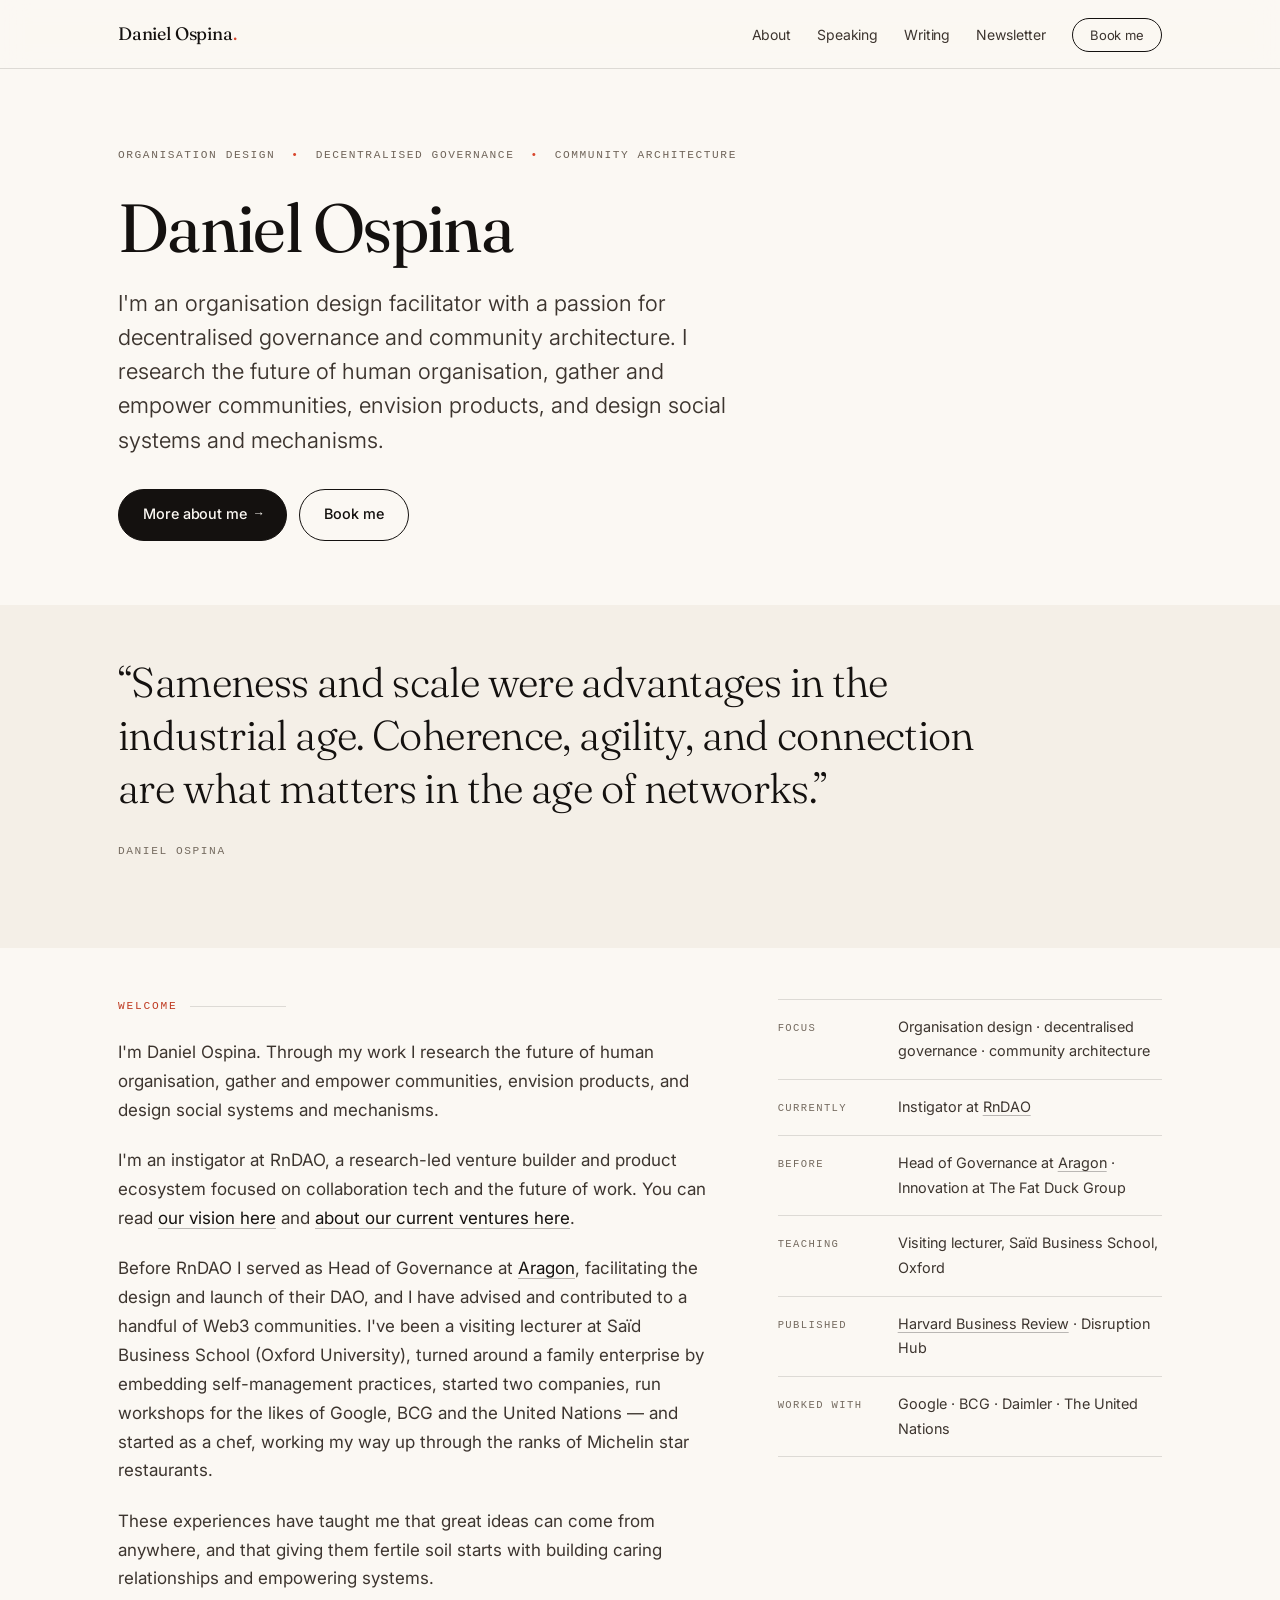
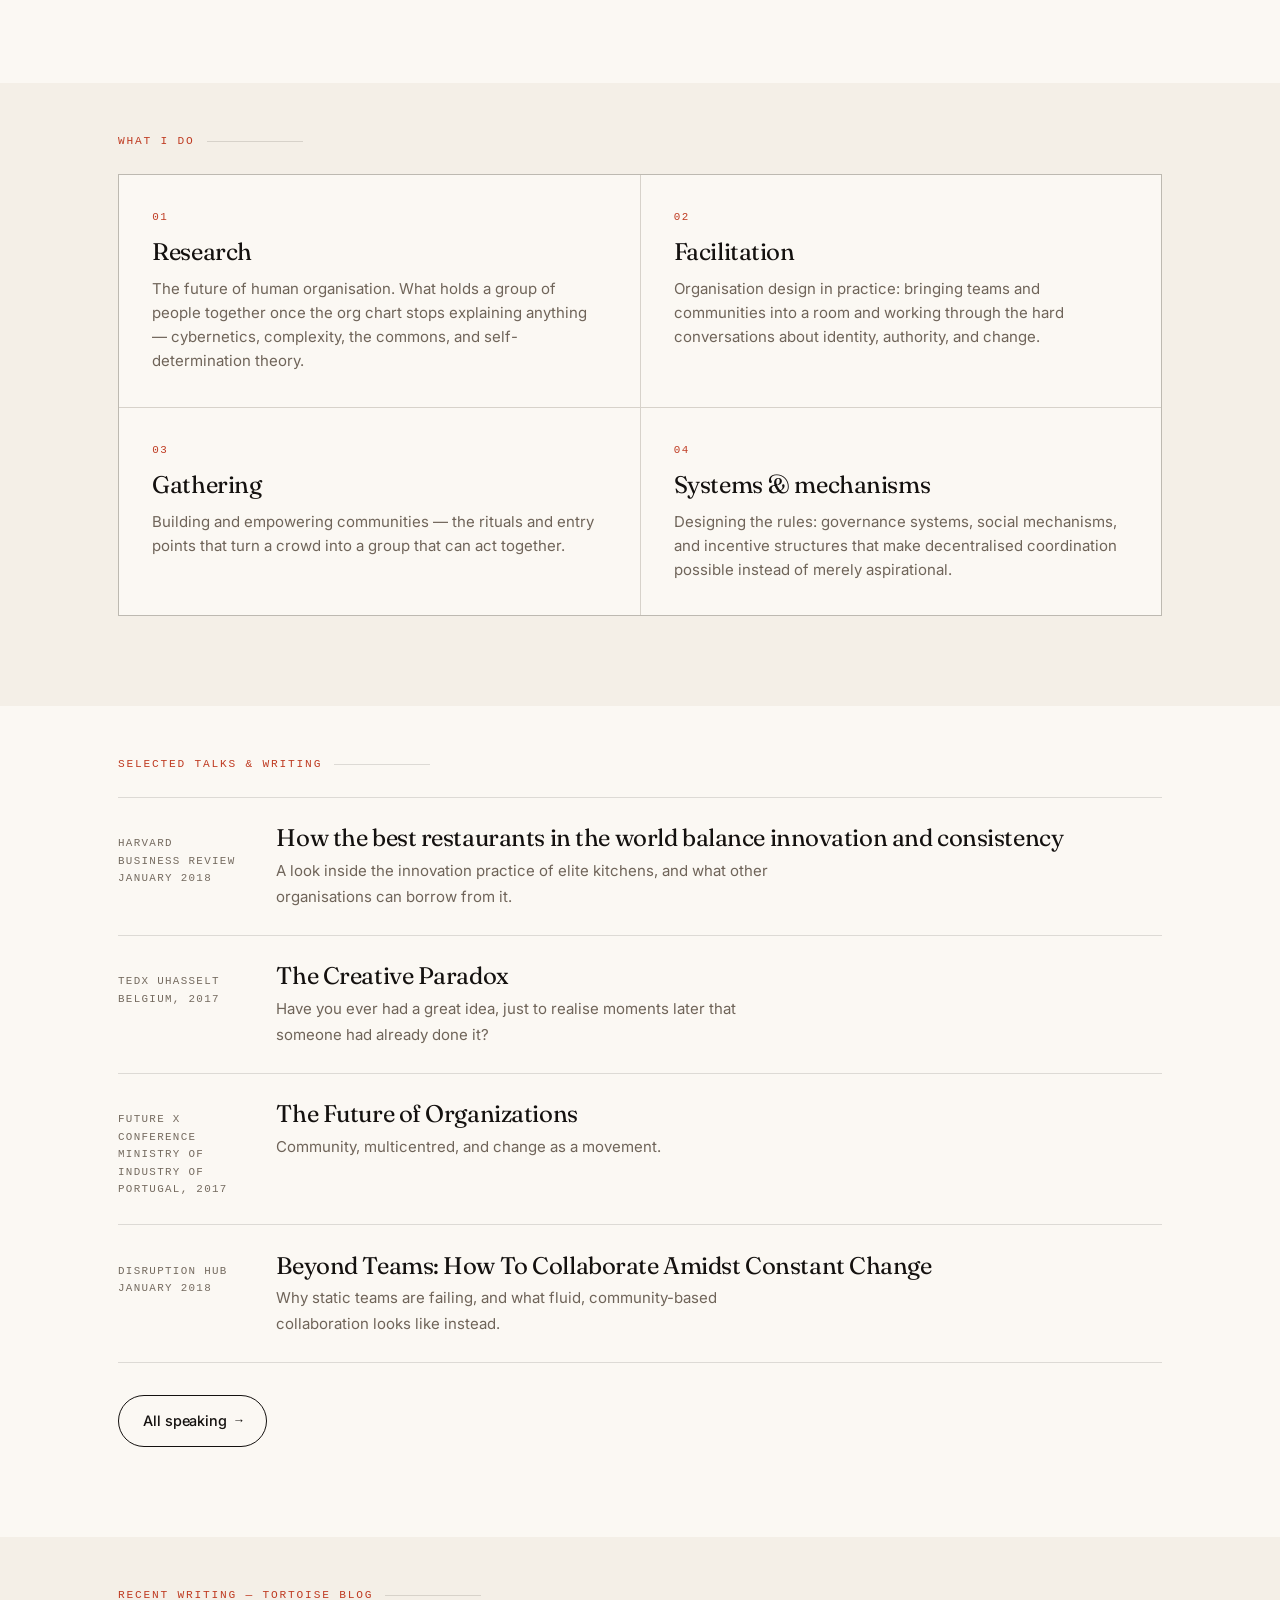
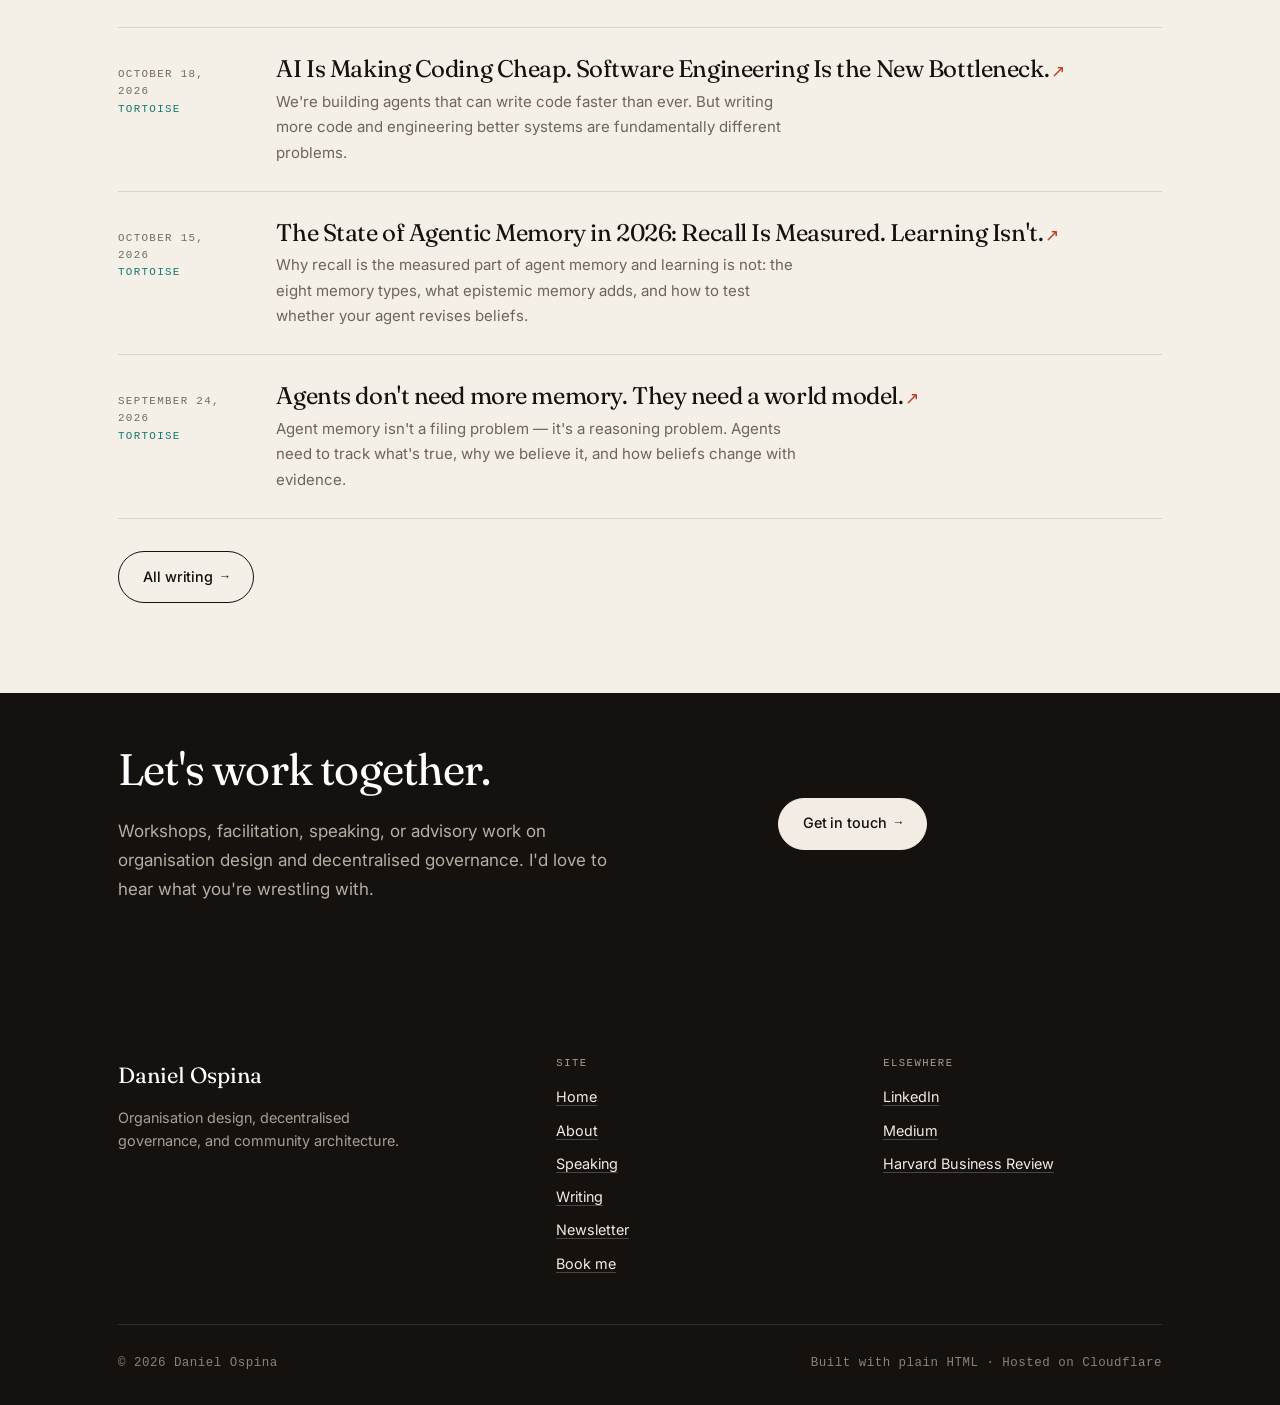
==== index.html @ 7e64143c "Build danielospina.info as a static site Rebuilt from the Squarespace export as plain HTML/CSS/JS wi" ====
<!DOCTYPE html>
<html lang="en">
<head>
<meta charset="utf-8">
<meta name="viewport" content="width=device-width, initial-scale=1">
<title>Daniel Ospina — Organisation design &amp; decentralised governance</title>
<meta name="description" content="Daniel Ospina is an organisation design facilitator working on decentralised governance, community architecture, and the future of human organisation.">
<link rel="canonical" href="https://danielospina.info/">
<meta property="og:site_name" content="Daniel Ospina">
<meta property="og:title" content="Daniel Ospina — Organisation design &amp; decentralised governance">
<meta property="og:description" content="Daniel Ospina is an organisation design facilitator working on decentralised governance, community architecture, and the future of human organisation.">
<meta property="og:url" content="https://danielospina.info/">
<meta property="og:type" content="website">
<meta property="og:image" content="https://danielospina.info/assets/img/og-image.jpg">
<meta property="og:image:width" content="1200">
<meta property="og:image:height" content="630">
<meta property="og:image:alt" content="The main hall at Tech Open Air, Berlin 2017, seen from the back of the audience">
<meta name="twitter:card" content="summary_large_image">
<meta name="twitter:title" content="Daniel Ospina — Organisation design &amp; decentralised governance">
<meta name="twitter:description" content="Daniel Ospina is an organisation design facilitator working on decentralised governance, community architecture, and the future of human organisation.">
<meta name="twitter:image" content="https://danielospina.info/assets/img/og-image.jpg">
<meta name="theme-color" content="#fbf8f3">
<link rel="icon" href="/assets/img/favicon.svg" type="image/svg+xml">
<link rel="apple-touch-icon" href="/assets/img/apple-touch-icon.png">
<link rel="preconnect" href="https://fonts.googleapis.com">
<link rel="preconnect" href="https://fonts.gstatic.com" crossorigin>
<link href="https://fonts.googleapis.com/css2?family=Fraunces:ital,opsz,wght@0,9..144,300..600;1,9..144,300..600&family=Inter:wght@300..600&display=swap" rel="stylesheet">
<link rel="stylesheet" href="/assets/css/site.css">
</head>
<body>
<a class="skip" href="#main">Skip to content</a>
<header class="nav" id="site-nav" data-open="false">
  <div class="wrap nav__inner">
    <a class="nav__brand" href="/">Daniel Ospina<span>.</span></a>
    <button class="nav__toggle" type="button" aria-expanded="false" aria-controls="nav-links" aria-label="Menu">
      <svg width="20" height="14" viewBox="0 0 20 14" fill="none" stroke="currentColor" stroke-width="1.5" aria-hidden="true">
        <path d="M0 1h20M0 7h20M0 13h20"/>
      </svg>
    </button>
    <nav aria-label="Primary">
      <ul class="nav__links" id="nav-links">
        <li><a href="/about/">About</a></li><li><a href="/speaking/">Speaking</a></li><li><a href="/writing/">Writing</a></li><li><a href="/newsletter/">Newsletter</a></li>
        <li><a class="nav__cta" href="/book/">Book me</a></li>
      </ul>
    </nav>
  </div>
</header>
<main id="main">

<section class="hero wrap">
  <p class="hero__meta">
    <span>Organisation design</span><span class="dot" aria-hidden="true">&bull;</span>
    <span>Decentralised governance</span><span class="dot" aria-hidden="true">&bull;</span>
    <span>Community architecture</span>
  </p>
  <h1 class="hero__name">Daniel Ospina</h1>
  <p class="hero__lede">I'm an organisation design facilitator with a passion for decentralised
  governance and community architecture. I research the future of human organisation, gather and
  empower communities, envision products, and design social systems and mechanisms.</p>
  <div class="btn-row">
    <a class="btn" href="/about/">More about me <span class="arrow" aria-hidden="true">&rarr;</span></a>
    <a class="btn btn--ghost" href="/book/">Book me</a>
  </div>
</section>

<section class="section--sunk section">
  <div class="wrap">
    <blockquote class="statement">
      &ldquo;Sameness and scale were advantages in the industrial age. Coherence, agility, and connection are what matters in the age of networks.&rdquo;
      <span class="statement__source">Daniel Ospina</span>
    </blockquote>
  </div>
</section>

<section class="section wrap">
  <div class="intro">
    <div class="prose">
      <h2 class="eyebrow">Welcome</h2>
      <p>I'm Daniel Ospina. Through my work I research the future of human organisation, gather and
      empower communities, envision products, and design social systems and mechanisms.</p>
      <p>I'm an instigator at RnDAO, a research-led venture builder and product ecosystem focused on
      collaboration tech and the future of work. You can read
      <a href="https://www.notion.so/rndadocs/9bb634baa80542e1adf64b8d9b0716db?pvs=4&amp;v=72d1ea9cc19f4f6e876767d9e7647649" rel="noopener">our vision here</a>
      and <a href="https://www.notion.so/rndadocs/Too-big-a-vision-for-only-one-of-us-957fdcd1c6c44723b3fde1335c339362?pvs=4" rel="noopener">about our current ventures here</a>.</p>
      <p>Before RnDAO I served as Head of Governance at <a href="https://aragon.org" rel="noopener">Aragon</a>,
      facilitating the design and launch of their DAO, and I have advised and contributed to a handful of
      Web3 communities. I've been a visiting lecturer at Sa&iuml;d Business School (Oxford University),
      turned around a family enterprise by embedding self-management practices, started two companies,
      run workshops for the likes of Google, BCG and the United Nations &mdash; and started as a chef,
      working my way up through the ranks of Michelin star restaurants.</p>
      <p>These experiences have taught me that great ideas can come from anywhere, and that giving them
      fertile soil starts with building caring relationships and empowering systems.</p>
    </div>
    <div class="facts"><div class="facts__row"><div class="facts__k">Focus</div><div class="facts__v">Organisation design &middot; decentralised governance &middot; community architecture</div></div>
<div class="facts__row"><div class="facts__k">Currently</div><div class="facts__v">Instigator at <a href="https://www.notion.so/rndadocs/Too-big-a-vision-for-only-one-of-us-957fdcd1c6c44723b3fde1335c339362?pvs=4" rel="noopener">RnDAO</a></div></div>
<div class="facts__row"><div class="facts__k">Before</div><div class="facts__v">Head of Governance at <a href="https://aragon.org" rel="noopener">Aragon</a> &middot; Innovation at The Fat Duck Group</div></div>
<div class="facts__row"><div class="facts__k">Teaching</div><div class="facts__v">Visiting lecturer, Sa&iuml;d Business School, Oxford</div></div>
<div class="facts__row"><div class="facts__k">Published</div><div class="facts__v"><a href="https://hbr.org/2018/01/how-the-best-restaurants-in-the-world-balance-innovation-and-consistency" rel="noopener">Harvard Business Review</a> &middot; Disruption Hub</div></div>
<div class="facts__row"><div class="facts__k">Worked with</div><div class="facts__v">Google &middot; BCG &middot; Daimler &middot; The United Nations</div></div></div>
  </div>
</section>

<section class="section section--sunk">
  <div class="wrap">
    <h2 class="eyebrow">What I do</h2>
    <div class="grid grid--2">
    <article class="card">
      <span class="card__num">01</span>
      <h3>Research</h3>
      <p>The future of human organisation. What holds a group of people together once the org chart stops explaining anything &mdash; cybernetics, complexity, the commons, and self-determination theory.</p>
    </article>
    <article class="card">
      <span class="card__num">02</span>
      <h3>Facilitation</h3>
      <p>Organisation design in practice: bringing teams and communities into a room and working through the hard conversations about identity, authority, and change.</p>
    </article>
    <article class="card">
      <span class="card__num">03</span>
      <h3>Gathering</h3>
      <p>Building and empowering communities &mdash; the rituals and entry points that turn a crowd into a group that can act together.</p>
    </article>
    <article class="card">
      <span class="card__num">04</span>
      <h3>Systems &amp; mechanisms</h3>
      <p>Designing the rules: governance systems, social mechanisms, and incentive structures that make decentralised coordination possible instead of merely aspirational.</p>
    </article>
    </div>
  </div>
</section>

<section class="section wrap">
  <h2 class="eyebrow">Selected talks &amp; writing</h2>
  <ul class="list">
  <li class="list__item">
    <div class="list__where">Harvard Business Review<br>January 2018</div>
    <div class="list__body"><h3><a class="title-link" href="https://hbr.org/2018/01/how-the-best-restaurants-in-the-world-balance-innovation-and-consistency" rel="noopener">How the best restaurants in the world balance innovation and consistency</a></h3><p>A look inside the innovation practice of elite kitchens, and what other organisations can borrow from it.</p></div>
  </li>
  <li class="list__item">
    <div class="list__where">TEDx UHasselt<br>Belgium, 2017</div>
    <div class="list__body"><h3>The Creative Paradox</h3><p>Have you ever had a great idea, just to realise moments later that someone had already done it?</p></div>
  </li>
  <li class="list__item">
    <div class="list__where">Future X Conference<br>Ministry of Industry of Portugal, 2017</div>
    <div class="list__body"><h3>The Future of Organizations</h3><p>Community, multicentred, and change as a movement.</p></div>
  </li>
  <li class="list__item">
    <div class="list__where">Disruption Hub<br>January 2018</div>
    <div class="list__body"><h3>Beyond Teams: How To Collaborate Amidst Constant Change</h3><p>Why static teams are failing, and what fluid, community-based collaboration looks like instead.</p></div>
  </li>
</ul>
  <div class="btn-row"><a class="btn btn--ghost" href="/speaking/">All speaking <span class="arrow" aria-hidden="true">&rarr;</span></a></div>
</section>

<section class="section section--sunk">
  <div class="wrap">
    <h2 class="eyebrow">Recent writing &mdash; Tortoise blog</h2>
    <ul class="list">
  <li class="list__item">
    <div class="list__where">October 18, 2026<br><span class="ext">Tortoise</span></div>
    <div class="list__body">
      <h3><a class="title-link" href="https://tortoise.premiselabs.co/blog/agent-memory-software-engineering-bottleneck" rel="noopener">AI Is Making Coding Cheap. Software Engineering Is the New Bottleneck.<span class="ext-arrow" aria-hidden="true">&#8599;</span></a></h3>
      <p>We're building agents that can write code faster than ever. But writing more code and engineering better systems are fundamentally different problems.</p>
    </div>
  </li>
  <li class="list__item">
    <div class="list__where">October 15, 2026<br><span class="ext">Tortoise</span></div>
    <div class="list__body">
      <h3><a class="title-link" href="https://tortoise.premiselabs.co/blog/state-of-agentic-memory-2026" rel="noopener">The State of Agentic Memory in 2026: Recall Is Measured. Learning Isn't.<span class="ext-arrow" aria-hidden="true">&#8599;</span></a></h3>
      <p>Why recall is the measured part of agent memory and learning is not: the eight memory types, what epistemic memory adds, and how to test whether your agent revises beliefs.</p>
    </div>
  </li>
  <li class="list__item">
    <div class="list__where">September 24, 2026<br><span class="ext">Tortoise</span></div>
    <div class="list__body">
      <h3><a class="title-link" href="https://tortoise.premiselabs.co/blog/agents-dont-need-more-memory-they-need-a-world-model" rel="noopener">Agents don't need more memory. They need a world model.<span class="ext-arrow" aria-hidden="true">&#8599;</span></a></h3>
      <p>Agent memory isn't a filing problem &mdash; it's a reasoning problem. Agents need to track what's true, why we believe it, and how beliefs change with evidence.</p>
    </div>
  </li>
</ul>
    <div class="btn-row"><a class="btn btn--ghost" href="/writing/">All writing <span class="arrow" aria-hidden="true">&rarr;</span></a></div>
  </div>
</section>

<section class="section section--ink">
  <div class="wrap">
    <div class="intro" style="align-items:center">
      <div>
        <h2>Let's work together.</h2>
        <p class="muted-inverse">Workshops, facilitation, speaking, or advisory work on organisation
        design and decentralised governance. I'd love to hear what you're wrestling with.</p>
      </div>
      <div class="btn-row" style="margin-top:0">
        <a class="btn" href="/book/">Get in touch <span class="arrow" aria-hidden="true">&rarr;</span></a>
      </div>
    </div>
  </div>
</section>

</main>
<footer class="footer">
  <div class="wrap">
    <div class="footer__grid">
      <div>
        <p class="footer__brand">Daniel Ospina</p>
        <p class="footer__tag">Organisation design, decentralised governance, and community architecture.</p>
      </div>
      <div>
        <h2 class="footer__h">Site</h2>
        <ul>
          <li><a href="/">Home</a></li>
          <li><a href="/about/">About</a></li><li><a href="/speaking/">Speaking</a></li><li><a href="/writing/">Writing</a></li><li><a href="/newsletter/">Newsletter</a></li>
          <li><a href="/book/">Book me</a></li>
        </ul>
      </div>
      <div>
        <h2 class="footer__h">Elsewhere</h2>
        <ul><li><a href="https://www.linkedin.com/in/daniel-ospina-77976985" rel="noopener">LinkedIn</a></li><li><a href="https://medium.com/@conductal" rel="noopener">Medium</a></li><li><a href="https://hbr.org/2018/01/how-the-best-restaurants-in-the-world-balance-innovation-and-consistency" rel="noopener">Harvard Business Review</a></li></ul>
      </div>
    </div>
    <div class="footer__base">
      <span>&copy; <span data-year>2026</span> Daniel Ospina</span>
      <span>Built with plain HTML &middot; Hosted on Cloudflare</span>
    </div>
  </div>
</footer>
<script src="/assets/js/site.js" defer></script>
</body>
</html>
---- assets/css/site.css ----
/* ==========================================================================
   danielospina.info — design system
   Warm paper, deep ink, coral + teal accents. Editorial serif display,
   quiet grotesque body. No build step, no framework.
   ========================================================================== */

:root {
  --paper:        #fbf8f3;
  --paper-sunk:   #f4efe7;
  --ink:          #14110f;
  --ink-soft:     #3d352f;
  --ink-muted:    #6f6459;
  --ink-faint:    #756b60;
  --rule:         rgba(20, 17, 15, 0.13);
  --rule-strong:  rgba(20, 17, 15, 0.28);
  --coral:        #d8462c;   /* display / large text only (4.1:1) */
  --coral-ink:    #bf3b22;   /* small text: 5.1:1 on paper, 4.8:1 on sunk */
  --coral-tint:   #fbeae5;
  --teal:         #157a71;   /* small text: 4.9:1 on paper */
  --teal-tint:    #e4f2f0;
  --ink-muted-inverse: #b7ada3;

  --display: "Fraunces", "Iowan Old Style", "Palatino Linotype", Palatino,
             Georgia, serif;
  --body:    "Inter", -apple-system, BlinkMacSystemFont, "Segoe UI", Roboto,
             Helvetica, Arial, sans-serif;
  --mono:    ui-monospace, "SF Mono", "JetBrains Mono", Menlo, Consolas, monospace;

  --measure: 68ch;
  --gutter:  clamp(1.25rem, 4vw, 3rem);
  --max:     1140px;
  --radius:  2px;

  --ease: cubic-bezier(0.22, 0.61, 0.36, 1);
}

/* --------------------------------------------------------------- reset ---- */
*, *::before, *::after { box-sizing: border-box; }

html {
  -webkit-text-size-adjust: 100%;
  scroll-behavior: smooth;
  scroll-padding-top: 6rem;
}
@media (prefers-reduced-motion: reduce) {
  html { scroll-behavior: auto; }
  *, *::before, *::after { animation-duration: .001ms !important; transition-duration: .001ms !important; }
}

body {
  margin: 0;
  background: var(--paper);
  color: var(--ink);
  font-family: var(--body);
  font-size: clamp(1rem, 0.96rem + 0.2vw, 1.0625rem);
  line-height: 1.7;
  font-weight: 400;
  -webkit-font-smoothing: antialiased;
  -moz-osx-font-smoothing: grayscale;
  text-rendering: optimizeLegibility;
}

img, svg, video { max-width: 100%; height: auto; display: block; }

h1, h2, h3, h4 {
  font-family: var(--display);
  font-weight: 400;
  font-optical-sizing: auto;
  letter-spacing: -0.018em;
  text-wrap: balance;
  margin: 0 0 .5em;
  line-height: 1.12;
}
h1 { font-size: clamp(2.4rem, 1.6rem + 3.6vw, 4.4rem); }
h2 { font-size: clamp(1.75rem, 1.3rem + 1.9vw, 2.75rem); line-height: 1.16; }
h3 { font-size: clamp(1.2rem, 1.05rem + 0.6vw, 1.5rem); line-height: 1.25; }
h4 { font-size: 1.0625rem; font-family: var(--body); font-weight: 600;
     letter-spacing: 0; line-height: 1.4; }

p { margin: 0 0 1.25em; }
p:last-child { margin-bottom: 0; }

a { color: inherit; text-decoration-thickness: 1px; text-underline-offset: .22em;
    text-decoration-color: var(--rule-strong); transition: color .18s var(--ease); }
a:hover { color: var(--coral); }

strong { font-weight: 600; }
em { font-style: italic; }

hr { border: 0; height: 1px; background: var(--rule); margin: 3.5rem 0; }

::selection { background: var(--coral); color: var(--paper); }

:focus-visible {
  outline: 2px solid var(--coral);
  outline-offset: 3px;
  border-radius: var(--radius);
}

/* ------------------------------------------------------------- layout ---- */
.wrap {
  width: 100%;
  max-width: var(--max);
  margin-inline: auto;
  padding-inline: var(--gutter);
}
.wrap--narrow { max-width: 780px; }

.section { padding-block: clamp(3.5rem, 7vw, 7rem); }
.section--tight { padding-block: clamp(2.5rem, 4vw, 4rem); }
.section + .section,
.hero + .section,
.post-head + .article { padding-top: clamp(2rem, 4vw, 3.25rem); }
.section--sunk { background: var(--paper-sunk); }
.section--ink { background: var(--ink); color: #f2ece4; }
.section--ink a { color: #f2ece4; }
.section--ink h2 { color: #fff; }

.rule-top { border-top: 1px solid var(--rule); }

/* ----------------------------------------------------------- eyebrow ----- */
.list__item + .list__item { border-top: 0; }

.eyebrow {
  font-family: var(--mono);
  font-size: .7rem;
  font-weight: 500;
  letter-spacing: .16em;
  text-transform: uppercase;
  color: var(--coral-ink);
  display: flex;
  align-items: center;
  gap: .75rem;
  margin: 0 0 1.5rem;
  line-height: 1.4;
}
.eyebrow::after {
  content: "";
  flex: 1;
  height: 1px;
  background: var(--rule);
  max-width: 6rem;
}
.section--ink .eyebrow { color: #e8a08f; }
.section--ink .eyebrow::after { background: rgba(255,255,255,.18); }
.eyebrow--plain::after { display: none; }

/* --------------------------------------------------------------- nav ----- */
.nav {
  position: sticky;
  top: 0;
  z-index: 50;
  background: var(--paper);
  background: color-mix(in srgb, var(--paper) 88%, transparent);
  backdrop-filter: saturate(180%) blur(14px);
  -webkit-backdrop-filter: saturate(180%) blur(14px);
  border-bottom: 1px solid var(--rule);
}
.nav__inner {
  display: flex;
  align-items: center;
  justify-content: space-between;
  gap: 1.5rem;
  min-height: 4.25rem;
}
.nav__brand {
  font-family: var(--display);
  font-size: 1.125rem;
  letter-spacing: -0.01em;
  text-decoration: none;
  white-space: nowrap;
}
.nav__brand span { color: var(--coral); }
.nav__links {
  display: flex;
  align-items: center;
  gap: clamp(.85rem, 2vw, 1.9rem);
  list-style: none;
  margin: 0;
  padding: 0;
}
.nav__links a {
  font-size: .875rem;
  text-decoration: none;
  color: var(--ink-soft);
  letter-spacing: -0.005em;
  position: relative;
  padding-block: .35rem;
}
.nav__links a::after {
  content: "";
  position: absolute;
  left: 0; right: 0; bottom: 0;
  height: 1px;
  background: var(--coral);
  transform: scaleX(0);
  transform-origin: left;
  transition: transform .25s var(--ease);
}
.nav__links a:hover { color: var(--ink); }
.nav__links a:hover::after,
.nav__links a[aria-current="page"]::after { transform: scaleX(1); }
.nav__links a[aria-current="page"] { color: var(--ink); font-weight: 500; }

.nav__cta {
  border: 1px solid var(--ink);
  padding: .5rem 1.05rem !important;
  border-radius: 999px;
  font-size: .8125rem !important;
  transition: background .2s var(--ease), color .2s var(--ease), border-color .2s var(--ease);
}
.nav__cta::after { display: none; }
.nav__cta:hover { background: var(--ink); color: var(--paper) !important; }

.nav__toggle {
  display: none;
  background: none;
  border: 1px solid var(--rule);
  border-radius: var(--radius);
  padding: .45rem .6rem;
  cursor: pointer;
  color: var(--ink);
  font: inherit;
  line-height: 0;
}

@media (max-width: 800px) {
  .nav__toggle { display: inline-flex; }
  .nav__links {
    display: none;
    position: absolute;
    top: 100%; left: 0; right: 0;
    flex-direction: column;
    align-items: stretch;
    gap: 0;
    background: var(--paper);
    border-bottom: 1px solid var(--rule);
    padding: .5rem var(--gutter) 1.25rem;
  }
  .nav__links a { padding-block: .8rem; font-size: 1rem; border-bottom: 1px solid var(--rule); }
  .nav__links a::after { display: none; }
  .nav__links li:last-child a { border-bottom: 0; margin-top: .75rem; text-align: center; }
  .nav[data-open="true"] .nav__links { display: flex; }
}

/* --------------------------------------------------------------- hero ---- */
.hero { padding-block: clamp(3rem, 6vw, 6rem) clamp(2.5rem, 5vw, 5rem); }
.hero__meta {
  display: flex;
  flex-wrap: wrap;
  gap: .5rem 1rem;
  align-items: baseline;
  font-family: var(--mono);
  font-size: .7rem;
  letter-spacing: .14em;
  text-transform: uppercase;
  color: var(--ink-muted);
  margin-bottom: 1.75rem;
}
.hero__meta .dot { color: var(--coral); }
@media (max-width: 620px) {
  .hero__meta { gap: .3rem 1rem; display: grid; }
  .hero__meta .dot { display: none; }
}
.hero__name {
  font-size: clamp(2.6rem, 1.7rem + 3.4vw, 4.25rem);
  line-height: 1.02;
  letter-spacing: -0.025em;
  margin-bottom: 1.5rem;
}
.hero__name em {
  font-style: italic;
  color: var(--coral);
}
.hero__lede {
  font-size: clamp(1.125rem, 1rem + 0.55vw, 1.375rem);
  line-height: 1.55;
  color: var(--ink-soft);
  max-width: 46ch;
  font-weight: 350;
}

.statement {
  font-family: var(--display);
  font-size: clamp(1.55rem, 1.1rem + 2.1vw, 2.6rem);
  line-height: 1.28;
  letter-spacing: -0.015em;
  text-wrap: balance;
  margin: 0;
  font-weight: 300;
}
.statement em { color: var(--coral); font-style: italic; }
.statement__source {
  display: block;
  margin-top: 1.75rem;
  font-family: var(--mono);
  font-size: .7rem;
  letter-spacing: .14em;
  text-transform: uppercase;
  color: var(--ink-faint);
  font-style: normal;
}

/* -------------------------------------------------------------- intro ---- */
.intro {
  display: grid;
  grid-template-columns: minmax(0, 1.55fr) minmax(0, 1fr);
  gap: clamp(1.5rem, 5vw, 4.5rem);
  align-items: start;
}
@media (max-width: 860px) { .intro { grid-template-columns: 1fr; } }

.prose { max-width: var(--measure); }
.prose > p:first-child {
  font-size: 1.1875rem;
  line-height: 1.65;
}
.prose p { color: var(--ink-soft); }
.prose a:not(.btn) { color: var(--ink); border-bottom: 1px solid var(--rule-strong); text-decoration: none; }
.prose a:not(.btn):hover { color: var(--coral); border-color: var(--coral); }

/* --------------------------------------------------------- fact panel ---- */
.facts { border-top: 1px solid var(--rule); }
.facts__row {
  display: grid;
  grid-template-columns: 6.5rem minmax(0, 1fr);
  gap: 1rem;
  padding-block: .95rem;
  border-bottom: 1px solid var(--rule);
  font-size: .9rem;
}
.facts__k {
  font-family: var(--mono);
  font-size: .66rem;
  letter-spacing: .13em;
  text-transform: uppercase;
  color: var(--ink-faint);
  padding-top: .3rem;
}
.facts__v { color: var(--ink-soft); }

/* -------------------------------------------------------------- cards ---- */
.grid { display: grid; gap: 1px; background: var(--rule); border: 1px solid var(--rule); }
.grid--3 { grid-template-columns: repeat(3, minmax(0, 1fr)); }
.grid--2 { grid-template-columns: repeat(2, minmax(0, 1fr)); }
@media (max-width: 900px) { .grid--3 { grid-template-columns: repeat(2, minmax(0, 1fr)); } }
@media (max-width: 620px) { .grid--3, .grid--2 { grid-template-columns: 1fr; } }

.card {
  background: var(--paper);
  padding: clamp(1.4rem, 2.6vw, 2.15rem);
  display: flex;
  flex-direction: column;
  gap: .65rem;
}
.card__num {
  font-family: var(--mono);
  font-size: .68rem;
  letter-spacing: .13em;
  color: var(--coral-ink);
}
.card h3 { margin: 0; }
.card p { margin: 0; font-size: .9375rem; color: var(--ink-muted); line-height: 1.6; }

/* --------------------------------------------------------------- list ---- */
.ext-arrow {
  font-family: var(--mono);
  font-size: .72em;
  color: var(--coral-ink);
  margin-left: .1em;
}
.ext { color: var(--teal); letter-spacing: .12em; }

.list { list-style: none; margin: 0; padding: 0; border-top: 1px solid var(--rule); }
.list__item {
  display: grid;
  grid-template-columns: 7.5rem minmax(0, 1fr);
  gap: clamp(1rem, 3vw, 2.5rem);
  padding-block: clamp(1.1rem, 2.2vw, 1.6rem);
  border-bottom: 1px solid var(--rule);
  align-items: baseline;
}
@media (max-width: 700px) {
  .list__item { grid-template-columns: 1fr; gap: .35rem; }
}
.list__where {
  font-family: var(--mono);
  font-size: .68rem;
  letter-spacing: .12em;
  text-transform: uppercase;
  color: var(--ink-faint);
  padding-top: .35rem;
  line-height: 1.6;
}
.list__body h3 { margin: 0 0 .3rem; }
.list__body p { margin: 0; color: var(--ink-muted); font-size: .9375rem; max-width: 58ch; }
.list__item a.title-link { text-decoration: none; }
.list__item a.title-link:hover h3 { color: var(--coral); }

/* --------------------------------------------------------- testimonials -- */
.quotes { display: grid; grid-template-columns: repeat(3, 1fr); gap: clamp(1.5rem, 3vw, 2.75rem); }
@media (max-width: 860px) { .quotes { grid-template-columns: 1fr; } }
.quote {
  margin: 0;
  border-top: 2px solid var(--coral);
  padding-top: 1.25rem;
}
.quote blockquote {
  margin: 0 0 1rem;
  font-family: var(--display);
  font-size: 1.125rem;
  line-height: 1.45;
  letter-spacing: -0.008em;
}
.quote figcaption {
  font-family: var(--mono);
  font-size: .68rem;
  letter-spacing: .1em;
  text-transform: uppercase;
  color: var(--ink-faint);
  line-height: 1.7;
}

/* ------------------------------------------------------------- photos ---- */
.photo-figure { margin: 0; }
.photo { position: relative; overflow: hidden; background: var(--paper-sunk); }
.photo img { width: 100%; height: 100%; object-fit: cover; }
.photo--tall  { aspect-ratio: 4 / 5; }
.photo--band  { aspect-ratio: 21 / 7; }
@media (max-width: 700px) {
  .photo--band { aspect-ratio: 3 / 2; }
}
.photo-figure figcaption {
  font-family: var(--mono);
  font-size: .66rem;
  letter-spacing: .1em;
  text-transform: uppercase;
  color: var(--ink-faint);
  padding-top: .75rem;
}
/* full-bleed image, wrap-aligned caption */
.photo-figure--bleed figcaption {
  max-width: var(--max);
  margin-inline: auto;
  padding-inline: var(--gutter);
}

/* ------------------------------------------------------------ buttons ---- */
.btn {
  display: inline-flex;
  align-items: center;
  gap: .5rem;
  font-family: var(--body);
  font-size: .9rem;
  font-weight: 500;
  letter-spacing: -0.005em;
  padding: .8rem 1.5rem;
  border-radius: 999px;
  border: 1px solid var(--ink);
  background: var(--ink);
  color: var(--paper);
  text-decoration: none;
  transition: transform .2s var(--ease), background .2s var(--ease), color .2s var(--ease);
}
.btn:hover { background: var(--coral); border-color: var(--coral); color: #fff; transform: translateY(-1px); }
.btn--ghost { background: transparent; color: var(--ink); }
.btn--ghost:hover { background: var(--ink); color: var(--paper); border-color: var(--ink); }
.section--ink .btn { background: #f2ece4; color: var(--ink); border-color: #f2ece4; }
.section--ink .btn:hover { background: var(--coral); border-color: var(--coral); color: #fff; }
.btn-row { display: flex; flex-wrap: wrap; gap: .75rem; margin-top: 2rem; }

.arrow { font-family: var(--mono); font-size: .85em; }

/* ------------------------------------------------------------ writing ---- */
.post-head { padding-block: clamp(2.5rem, 5vw, 4rem) 0; }
.post-meta {
  font-family: var(--mono);
  font-size: .7rem;
  letter-spacing: .13em;
  text-transform: uppercase;
  color: var(--ink-faint);
  display: flex;
  flex-wrap: wrap;
  gap: .35rem .9rem;
  margin-bottom: 1.5rem;
}
.post-title { max-width: 22ch; }

.article { max-width: min(var(--measure), 100%); }
.article > p,
.article > ul,
.article > ol,
.article > blockquote,
.article > h2,
.article > h3,
.article > figure { color: var(--ink-soft); }
.article > p { margin-bottom: 1.4em; font-size: 1.0625rem; line-height: 1.75; }
.article > p:first-of-type { font-size: 1.1875rem; color: var(--ink); }
.article h2 { margin-top: 2.5rem; margin-bottom: .75rem; color: var(--ink); font-size: clamp(1.4rem, 1.2rem + .9vw, 1.85rem); }
.article h3 { margin-top: 2rem; margin-bottom: .6rem; color: var(--ink); }
.article ul, .article ol { padding-left: 1.3em; margin: 0 0 1.4em; }
.article li { margin-bottom: .55em; }
.article blockquote {
  margin: 2rem 0;
  padding-left: 1.5rem;
  border-left: 2px solid var(--coral);
  font-family: var(--display);
  font-size: 1.25rem;
  line-height: 1.5;
  color: var(--ink);
}
.article img { margin: 2rem 0; border: 1px solid var(--rule); }
.article a { color: var(--ink); border-bottom: 1px solid var(--rule-strong); text-decoration: none; }
.article a:hover { color: var(--coral); border-color: var(--coral); }
.article strong { color: var(--ink); }

.post-foot {
  margin-top: 3.5rem;
  padding-top: 1.75rem;
  border-top: 1px solid var(--rule);
  display: flex;
  flex-wrap: wrap;
  gap: 1rem;
  justify-content: space-between;
  align-items: center;
  font-size: .875rem;
  color: var(--ink-muted);
}

/* -------------------------------------------------------------- forms ---- */
.form { display: grid; gap: 1.1rem; max-width: 520px; }
.field { display: grid; gap: .4rem; }
.field label {
  font-family: var(--mono);
  font-size: .68rem;
  letter-spacing: .12em;
  text-transform: uppercase;
  color: var(--ink-muted);
}
.field input, .field textarea, .field select {
  font: inherit;
  font-size: .95rem;
  color: var(--ink);
  background: var(--paper);
  border: 1px solid var(--rule-strong);
  border-radius: var(--radius);
  padding: .7rem .85rem;
  width: 100%;
  transition: border-color .18s var(--ease), box-shadow .18s var(--ease);
}
.field input:focus-visible, .field textarea:focus-visible, .field select:focus-visible,
.field input:focus, .field textarea:focus, .field select:focus {
  outline: 2px solid var(--coral);
  outline-offset: 2px;
  border-color: var(--coral);
}
.field textarea { min-height: 9rem; resize: vertical; }
.form__note { font-size: .8125rem; color: var(--ink-faint); margin: 0; }

/* --------------------------------------------------------- callout box --- */
.callout {
  border: 1px solid var(--rule);
  border-left: 3px solid var(--teal);
  background: var(--teal-tint);
  padding: clamp(1.25rem, 3vw, 2rem);
  border-radius: var(--radius);
}
.callout h3 { margin-top: 0; }
.callout p:last-child { margin-bottom: 0; }

/* ------------------------------------------------------------- footer ---- */
.footer { background: var(--ink); color: #cbc2b8; padding-block: clamp(3rem, 5vw, 4.5rem) 2rem; }
.footer a { color: #f2ece4; text-decoration: none; border-bottom: 1px solid rgba(255,255,255,.22); }
.footer a:hover { color: #fff; border-color: var(--coral); }
.footer__grid {
  display: grid;
  grid-template-columns: minmax(0, 1.4fr) repeat(2, minmax(0, 1fr));
  gap: clamp(1.5rem, 4vw, 3rem);
  padding-bottom: 3rem;
  border-bottom: 1px solid rgba(255,255,255,.12);
}
.footer ul { list-style: none; margin: 0; padding: 0; display: grid; gap: .55rem; font-size: .9rem; }
@media (max-width: 760px) { .footer__grid { grid-template-columns: 1fr 1fr; } }
@media (max-width: 480px) { .footer__grid { grid-template-columns: 1fr; } }
.footer__brand {
  font-family: var(--display);
  font-size: 1.375rem;
  color: #fff;
  margin: 0 0 .75rem;
}
.footer__h {
  font-family: var(--mono);
  font-size: .66rem;
  letter-spacing: .14em;
  text-transform: uppercase;
  color: #a89e94;
  margin: 0 0 1rem;
  font-weight: 500;
}
.footer__tag { font-size: .9rem; max-width: 34ch; line-height: 1.6; color: #a89e94; }
.footer__base {
  display: flex;
  flex-wrap: wrap;
  gap: 1rem;
  justify-content: space-between;
  padding-top: 1.75rem;
  font-size: .78rem;
  color: #8b8178;
  font-family: var(--mono);
  letter-spacing: .04em;
}

/* -------------------------------------------------------------- misc ----- */
.muted { color: var(--ink-muted); }
.muted-inverse { color: var(--ink-muted-inverse); max-width: 46ch; }
.section--ink .btn--ghost {
  background: transparent;
  color: #f2ece4;
  border-color: rgba(255,255,255,.32);
}
.section--ink .btn--ghost:hover { background: var(--coral); border-color: var(--coral); color: #fff; }

/* Six Key Interactions (about page) */
.about-sub {
  font-weight: 300;
  max-width: 26ch;
  margin-bottom: 2.5rem;
}
.six {
  list-style: none;
  margin: 0;
  padding: 0;
  display: grid;
  grid-template-columns: repeat(3, minmax(0, 1fr));
  gap: 1px;
  background: var(--rule);
  border: 1px solid var(--rule);
}
.six li {
  background: var(--paper);
  padding: 1.1rem 1.25rem;
  font-family: var(--display);
  font-size: 1.125rem;
  display: flex;
  align-items: baseline;
  gap: .6rem;
}
@media (max-width: 680px) { .six { grid-template-columns: repeat(2, minmax(0, 1fr)); } }
@media (max-width: 420px) { .six { grid-template-columns: 1fr; } }

.closing {
  margin-top: 2rem;
  font-family: var(--display);
  font-size: 1.375rem;
  color: var(--ink);
}

/* post hero banner */
.post-hero { margin: 0 auto 2.5rem; }
.post-hero img { width: 100%; height: auto; border: 1px solid var(--rule); }

.skip {
  position: absolute;
  left: -9999px;
  top: 0;
  background: var(--ink);
  color: var(--paper);
  padding: .75rem 1.25rem;
  z-index: 100;
  border-radius: 0 0 var(--radius) 0;
}
.skip:focus { left: 0; }

@media print {
  .nav, .footer, .btn-row { display: none; }
  body { background: #fff; color: #000; }
}
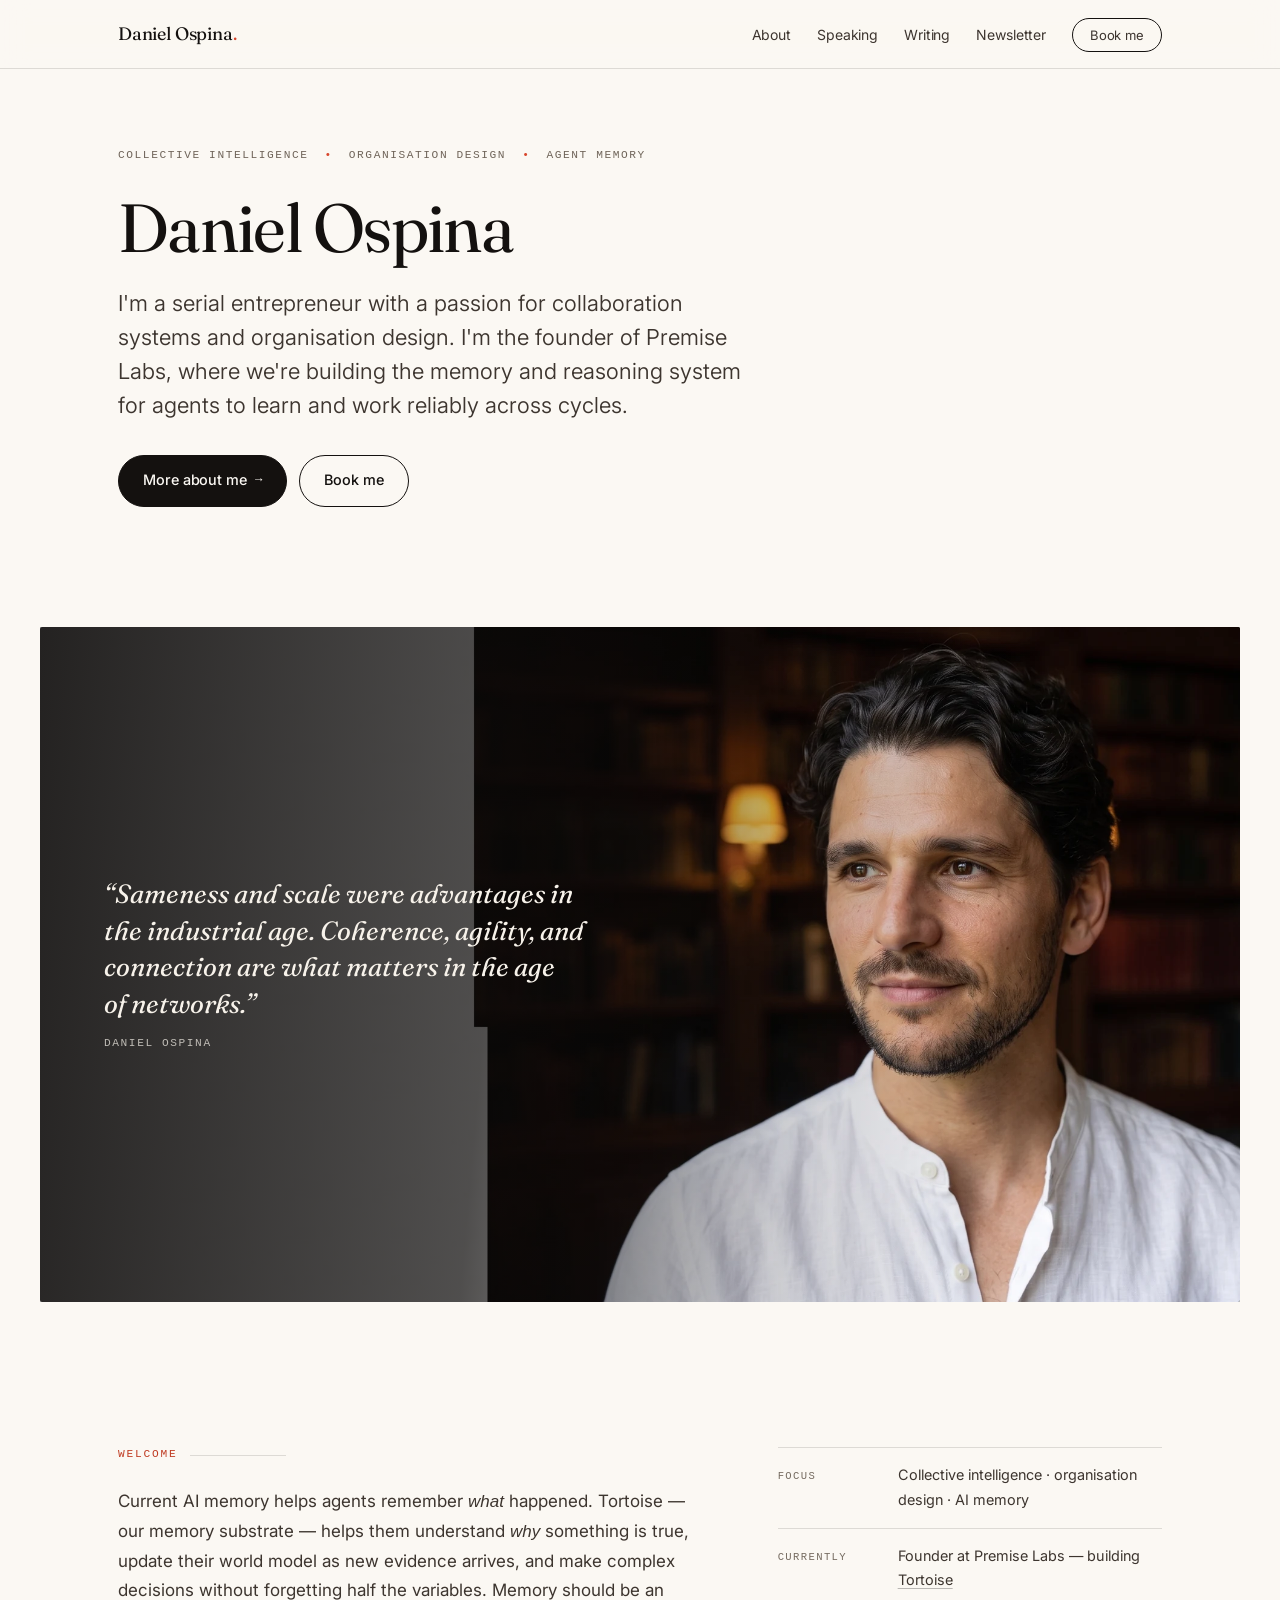
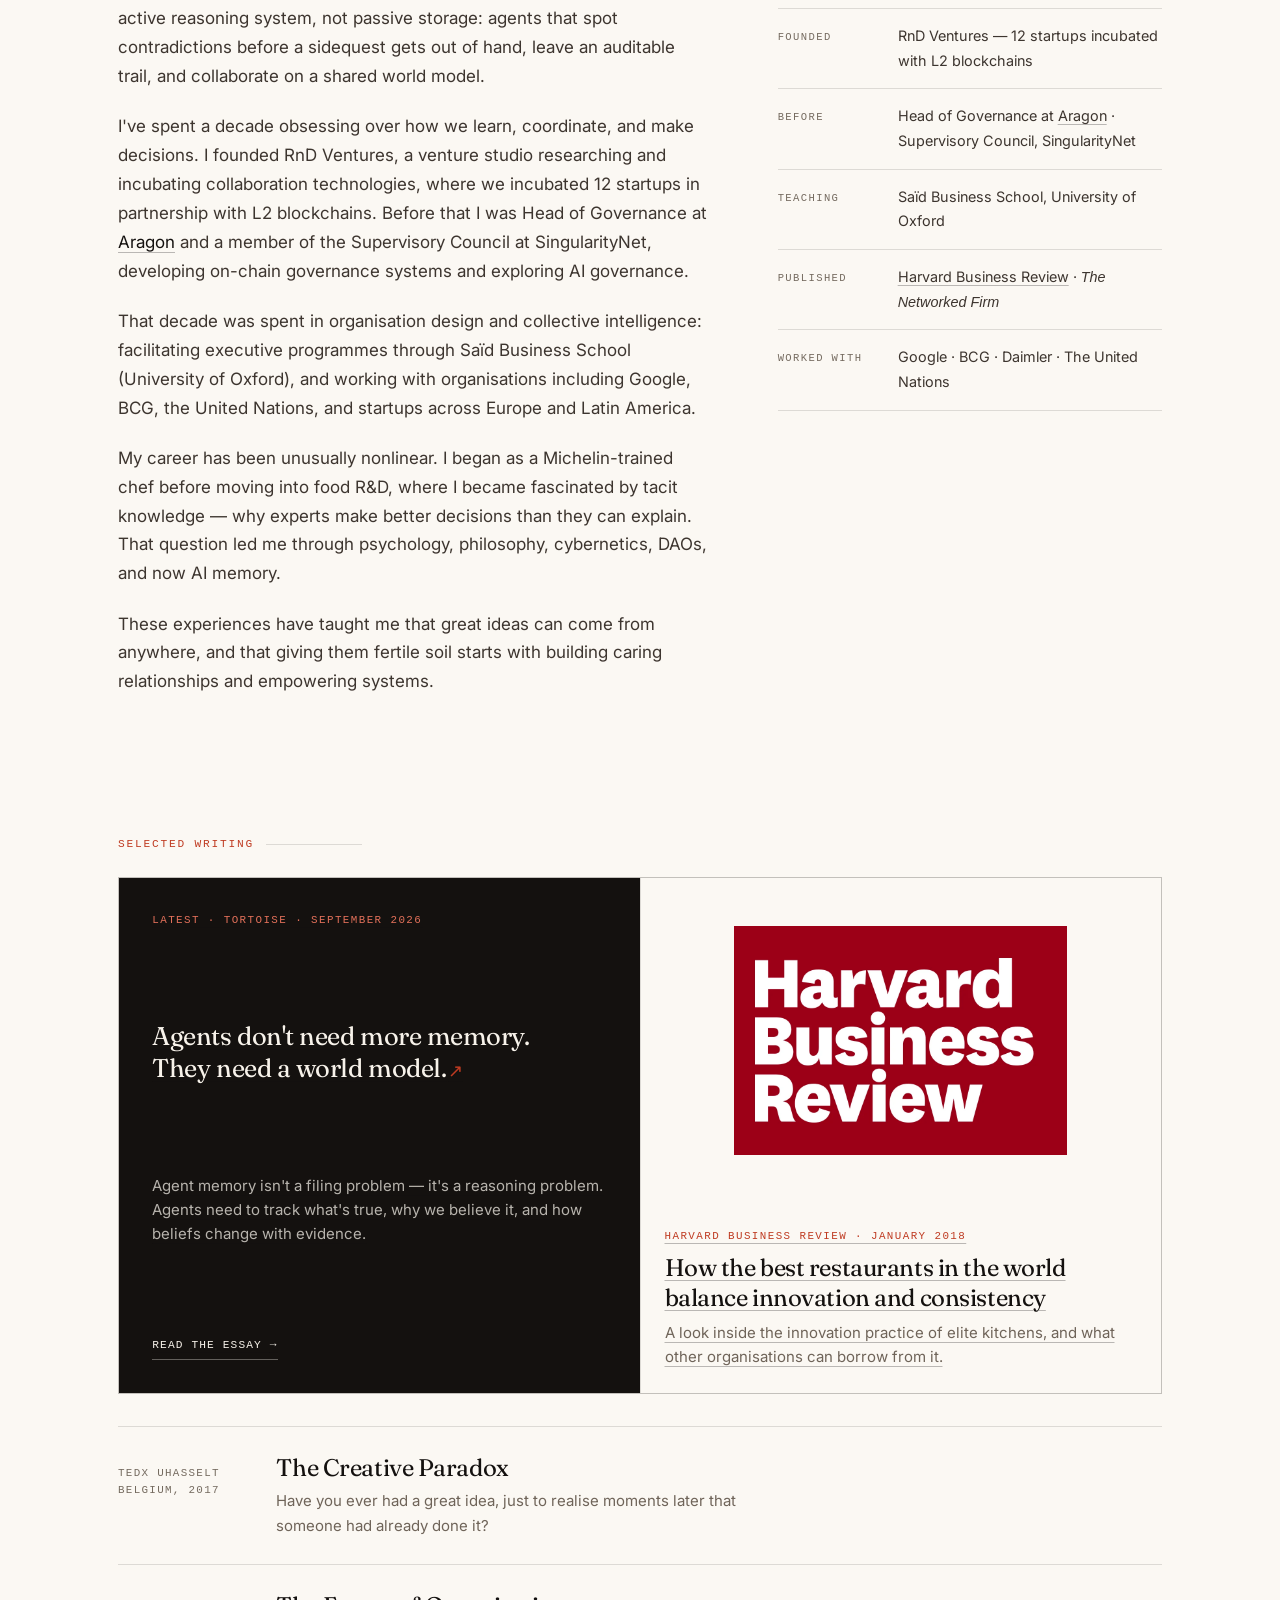
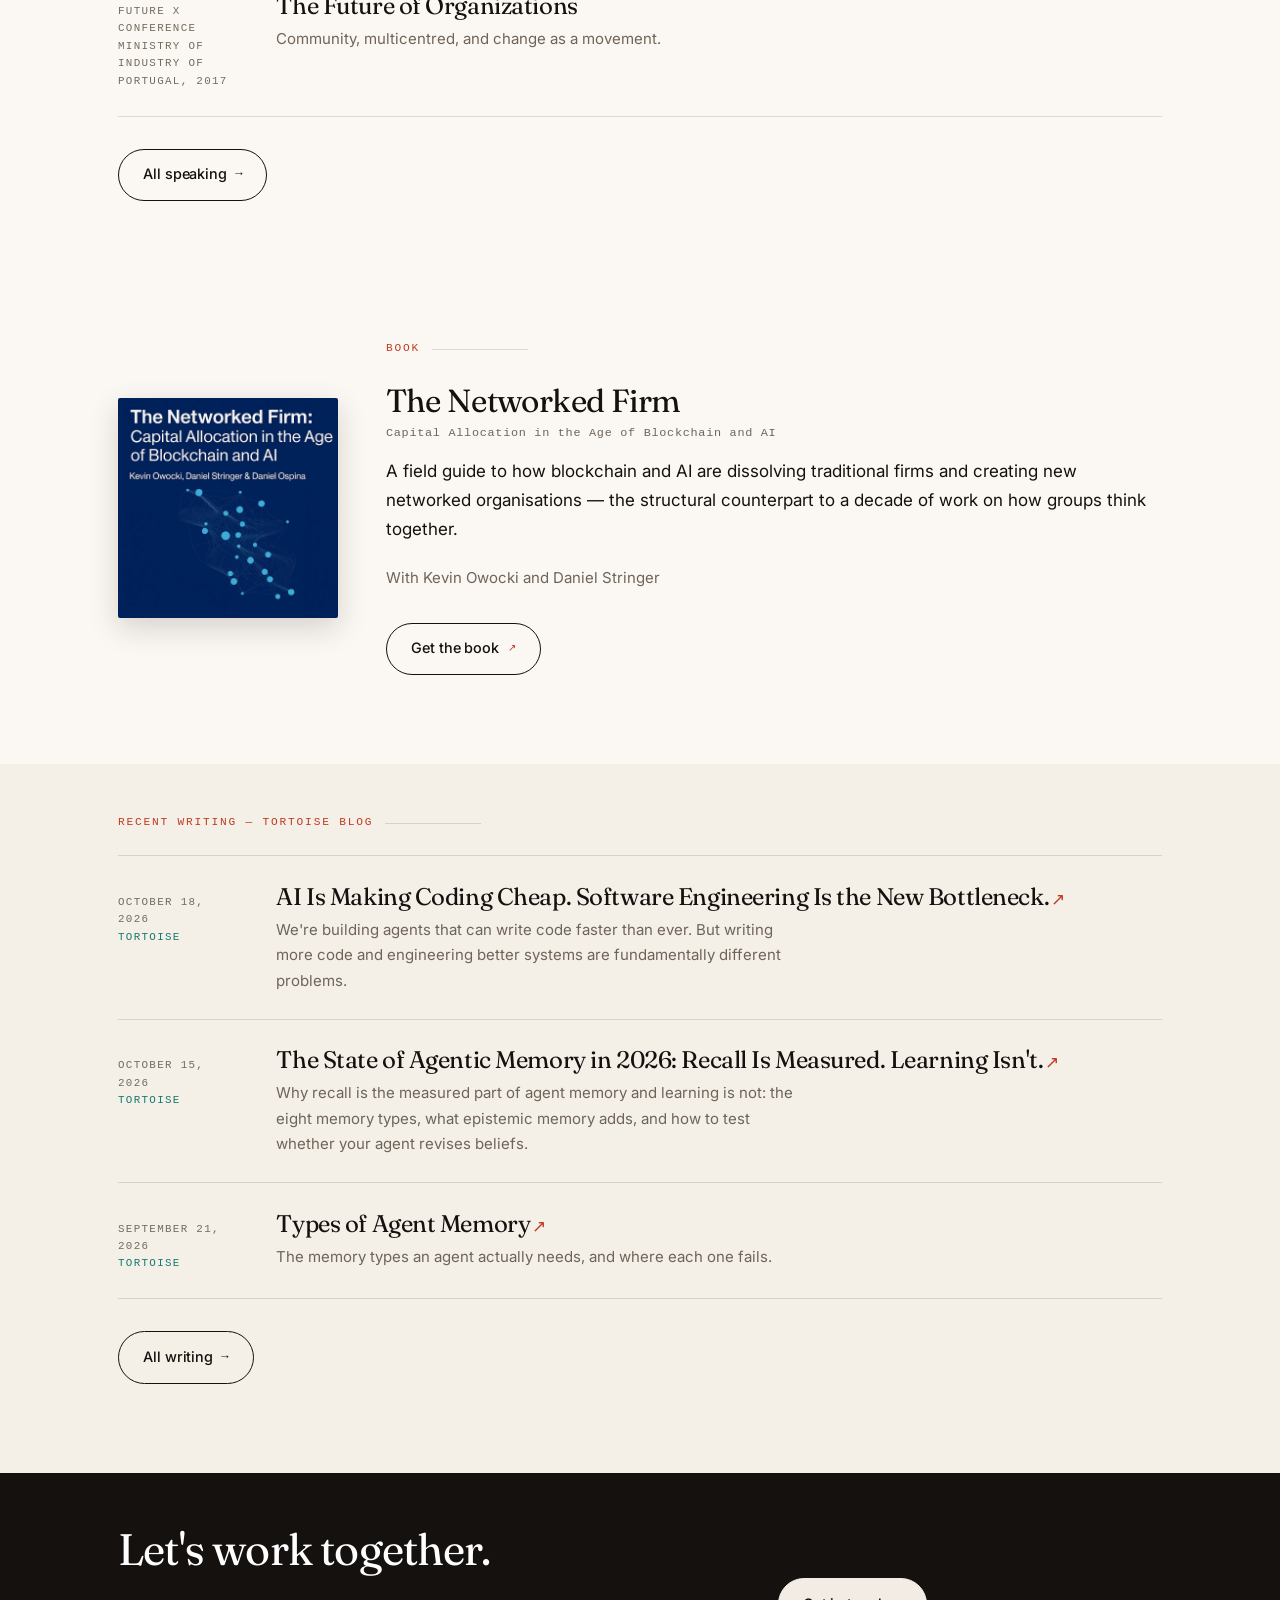
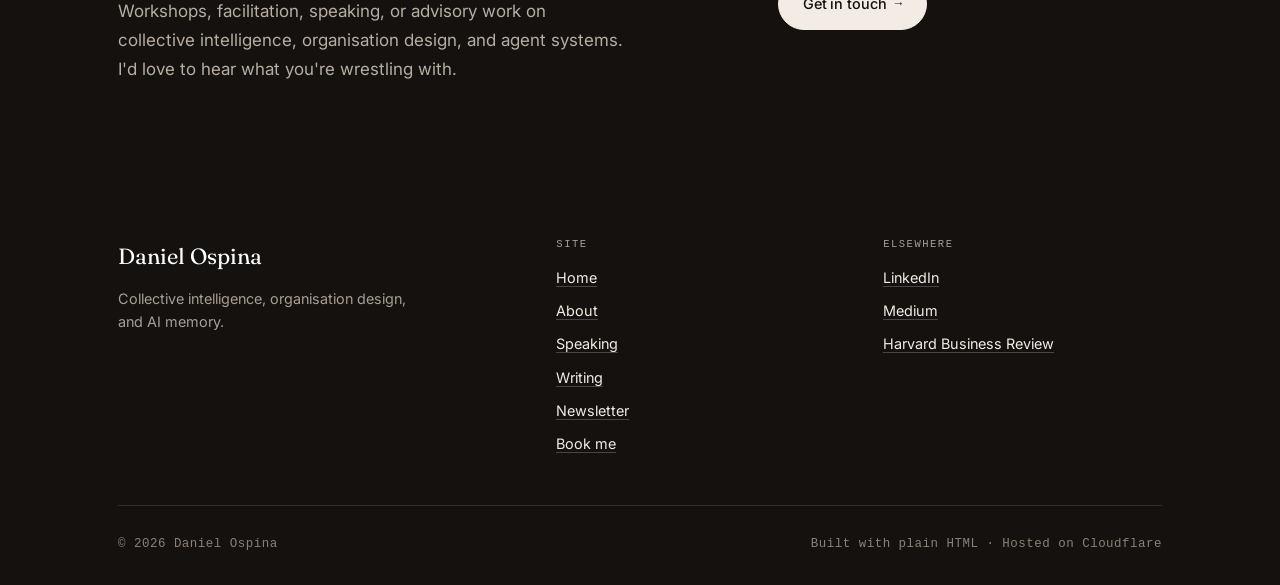
==== commit 55779a27: "Refresh the site for the current positioning The copy on the live site described work that had stopp" ====
--- a/index.html
+++ b/index.html
@@ -3,12 +3,12 @@
 <head>
 <meta charset="utf-8">
 <meta name="viewport" content="width=device-width, initial-scale=1">
-<title>Daniel Ospina — Organisation design &amp; decentralised governance</title>
-<meta name="description" content="Daniel Ospina is an organisation design facilitator working on decentralised governance, community architecture, and the future of human organisation.">
+<title>Daniel Ospina — Collective intelligence, organisation design &amp; AI memory</title>
+<meta name="description" content="Founder of Premise Labs, building Tortoise — memory that helps agents understand why, not just what. A decade on collective intelligence and organisation design.">
 <link rel="canonical" href="https://danielospina.info/">
 <meta property="og:site_name" content="Daniel Ospina">
-<meta property="og:title" content="Daniel Ospina — Organisation design &amp; decentralised governance">
-<meta property="og:description" content="Daniel Ospina is an organisation design facilitator working on decentralised governance, community architecture, and the future of human organisation.">
+<meta property="og:title" content="Daniel Ospina — Collective intelligence, organisation design &amp; AI memory">
+<meta property="og:description" content="Founder of Premise Labs, building Tortoise — memory that helps agents understand why, not just what. A decade on collective intelligence and organisation design.">
 <meta property="og:url" content="https://danielospina.info/">
 <meta property="og:type" content="website">
 <meta property="og:image" content="https://danielospina.info/assets/img/og-image.jpg">
@@ -16,8 +16,8 @@
 <meta property="og:image:height" content="630">
 <meta property="og:image:alt" content="The main hall at Tech Open Air, Berlin 2017, seen from the back of the audience">
 <meta name="twitter:card" content="summary_large_image">
-<meta name="twitter:title" content="Daniel Ospina — Organisation design &amp; decentralised governance">
-<meta name="twitter:description" content="Daniel Ospina is an organisation design facilitator working on decentralised governance, community architecture, and the future of human organisation.">
+<meta name="twitter:title" content="Daniel Ospina — Collective intelligence, organisation design &amp; AI memory">
+<meta name="twitter:description" content="Founder of Premise Labs, building Tortoise — memory that helps agents understand why, not just what. A decade on collective intelligence and organisation design.">
 <meta name="twitter:image" content="https://danielospina.info/assets/img/og-image.jpg">
 <meta name="theme-color" content="#fbf8f3">
 <link rel="icon" href="/assets/img/favicon.svg" type="image/svg+xml">
@@ -49,92 +49,84 @@
 
 <section class="hero wrap">
   <p class="hero__meta">
+    <span>Collective intelligence</span><span class="dot" aria-hidden="true">&bull;</span>
     <span>Organisation design</span><span class="dot" aria-hidden="true">&bull;</span>
-    <span>Decentralised governance</span><span class="dot" aria-hidden="true">&bull;</span>
-    <span>Community architecture</span>
+    <span>Agent memory</span>
   </p>
   <h1 class="hero__name">Daniel Ospina</h1>
-  <p class="hero__lede">I'm an organisation design facilitator with a passion for decentralised
-  governance and community architecture. I research the future of human organisation, gather and
-  empower communities, envision products, and design social systems and mechanisms.</p>
+  <p class="hero__lede">I'm a serial entrepreneur with a passion for collaboration systems and
+  organisation design. I'm the founder of Premise Labs, where we're building the memory and
+  reasoning system for agents to learn and work reliably across cycles.</p>
   <div class="btn-row">
     <a class="btn" href="/about/">More about me <span class="arrow" aria-hidden="true">&rarr;</span></a>
     <a class="btn btn--ghost" href="/book/">Book me</a>
   </div>
 </section>
 
-<section class="section--sunk section">
-  <div class="wrap">
-    <blockquote class="statement">
-      &ldquo;Sameness and scale were advantages in the industrial age. Coherence, agility, and connection are what matters in the age of networks.&rdquo;
-      <span class="statement__source">Daniel Ospina</span>
-    </blockquote>
-  </div>
+<section class="quote-band">
+  <img src="/assets/img/hero-portrait.webp" width="2000" height="1117"
+       alt="Daniel Ospina" decoding="async">
+  <blockquote>
+    &ldquo;Sameness and scale were advantages in the industrial age. Coherence, agility, and
+    connection are what matters in the age of networks.&rdquo;
+    <cite>Daniel Ospina</cite>
+  </blockquote>
 </section>
 
 <section class="section wrap">
   <div class="intro">
     <div class="prose">
       <h2 class="eyebrow">Welcome</h2>
-      <p>I'm Daniel Ospina. Through my work I research the future of human organisation, gather and
-      empower communities, envision products, and design social systems and mechanisms.</p>
-      <p>I'm an instigator at RnDAO, a research-led venture builder and product ecosystem focused on
-      collaboration tech and the future of work. You can read
-      <a href="https://www.notion.so/rndadocs/9bb634baa80542e1adf64b8d9b0716db?pvs=4&amp;v=72d1ea9cc19f4f6e876767d9e7647649" rel="noopener">our vision here</a>
-      and <a href="https://www.notion.so/rndadocs/Too-big-a-vision-for-only-one-of-us-957fdcd1c6c44723b3fde1335c339362?pvs=4" rel="noopener">about our current ventures here</a>.</p>
-      <p>Before RnDAO I served as Head of Governance at <a href="https://aragon.org" rel="noopener">Aragon</a>,
-      facilitating the design and launch of their DAO, and I have advised and contributed to a handful of
-      Web3 communities. I've been a visiting lecturer at Sa&iuml;d Business School (Oxford University),
-      turned around a family enterprise by embedding self-management practices, started two companies,
-      run workshops for the likes of Google, BCG and the United Nations &mdash; and started as a chef,
-      working my way up through the ranks of Michelin star restaurants.</p>
+      <p>Current AI memory helps agents remember <em>what</em> happened. Tortoise &mdash; our memory
+      substrate &mdash; helps them understand <em>why</em> something is true, update their world model as
+      new evidence arrives, and make complex decisions without forgetting half the variables. Memory
+      should be an active reasoning system, not passive storage: agents that spot contradictions before
+      a sidequest gets out of hand, leave an auditable trail, and collaborate on a shared world model.</p>
+      <p>I've spent a decade obsessing over how we learn, coordinate, and make decisions. I founded
+      RnD Ventures, a venture studio researching and incubating collaboration technologies, where we
+      incubated 12 startups in partnership with L2 blockchains. Before that I was Head of Governance at
+      <a href="https://aragon.org" rel="noopener">Aragon</a> and a member of the Supervisory Council at
+      SingularityNet, developing on-chain governance systems and exploring AI governance.</p>
+      <p>That decade was spent in organisation design and collective intelligence: facilitating
+      executive programmes through Sa&iuml;d Business School (University of Oxford), and working with
+      organisations including Google, BCG, the United Nations, and startups across Europe and
+      Latin America.</p>
+      <p>My career has been unusually nonlinear. I began as a Michelin-trained chef before moving into
+      food R&amp;D, where I became fascinated by tacit knowledge &mdash; why experts make better decisions
+      than they can explain. That question led me through psychology, philosophy, cybernetics, DAOs, and
+      now AI memory.</p>
       <p>These experiences have taught me that great ideas can come from anywhere, and that giving them
       fertile soil starts with building caring relationships and empowering systems.</p>
     </div>
-    <div class="facts"><div class="facts__row"><div class="facts__k">Focus</div><div class="facts__v">Organisation design &middot; decentralised governance &middot; community architecture</div></div>
-<div class="facts__row"><div class="facts__k">Currently</div><div class="facts__v">Instigator at <a href="https://www.notion.so/rndadocs/Too-big-a-vision-for-only-one-of-us-957fdcd1c6c44723b3fde1335c339362?pvs=4" rel="noopener">RnDAO</a></div></div>
-<div class="facts__row"><div class="facts__k">Before</div><div class="facts__v">Head of Governance at <a href="https://aragon.org" rel="noopener">Aragon</a> &middot; Innovation at The Fat Duck Group</div></div>
-<div class="facts__row"><div class="facts__k">Teaching</div><div class="facts__v">Visiting lecturer, Sa&iuml;d Business School, Oxford</div></div>
-<div class="facts__row"><div class="facts__k">Published</div><div class="facts__v"><a href="https://hbr.org/2018/01/how-the-best-restaurants-in-the-world-balance-innovation-and-consistency" rel="noopener">Harvard Business Review</a> &middot; Disruption Hub</div></div>
+    <div class="facts"><div class="facts__row"><div class="facts__k">Focus</div><div class="facts__v">Collective intelligence &middot; organisation design &middot; AI memory</div></div>
+<div class="facts__row"><div class="facts__k">Currently</div><div class="facts__v">Founder at Premise Labs &mdash; building <a href="https://tortoise.premiselabs.co" rel="noopener">Tortoise</a></div></div>
+<div class="facts__row"><div class="facts__k">Founded</div><div class="facts__v">RnD Ventures &mdash; 12 startups incubated with L2 blockchains</div></div>
+<div class="facts__row"><div class="facts__k">Before</div><div class="facts__v">Head of Governance at <a href="https://aragon.org" rel="noopener">Aragon</a> &middot; Supervisory Council, SingularityNet</div></div>
+<div class="facts__row"><div class="facts__k">Teaching</div><div class="facts__v">Sa&iuml;d Business School, University of Oxford</div></div>
+<div class="facts__row"><div class="facts__k">Published</div><div class="facts__v"><a href="https://hbr.org/2018/01/how-the-best-restaurants-in-the-world-balance-innovation-and-consistency" rel="noopener">Harvard Business Review</a> &middot; <em>The Networked Firm</em></div></div>
 <div class="facts__row"><div class="facts__k">Worked with</div><div class="facts__v">Google &middot; BCG &middot; Daimler &middot; The United Nations</div></div></div>
   </div>
 </section>
 
-<section class="section section--sunk">
-  <div class="wrap">
-    <h2 class="eyebrow">What I do</h2>
-    <div class="grid grid--2">
-    <article class="card">
-      <span class="card__num">01</span>
-      <h3>Research</h3>
-      <p>The future of human organisation. What holds a group of people together once the org chart stops explaining anything &mdash; cybernetics, complexity, the commons, and self-determination theory.</p>
-    </article>
-    <article class="card">
-      <span class="card__num">02</span>
-      <h3>Facilitation</h3>
-      <p>Organisation design in practice: bringing teams and communities into a room and working through the hard conversations about identity, authority, and change.</p>
-    </article>
-    <article class="card">
-      <span class="card__num">03</span>
-      <h3>Gathering</h3>
-      <p>Building and empowering communities &mdash; the rituals and entry points that turn a crowd into a group that can act together.</p>
-    </article>
-    <article class="card">
-      <span class="card__num">04</span>
-      <h3>Systems &amp; mechanisms</h3>
-      <p>Designing the rules: governance systems, social mechanisms, and incentive structures that make decentralised coordination possible instead of merely aspirational.</p>
-    </article>
-    </div>
-  </div>
-</section>
-
 <section class="section wrap">
-  <h2 class="eyebrow">Selected talks &amp; writing</h2>
+  <h2 class="eyebrow">Selected writing</h2>
+  <div class="grid grid--2" style="margin-bottom:2rem">
+    <a class="card card--feature" href="https://tortoise.premiselabs.co/blog/agents-dont-need-more-memory-they-need-a-world-model" rel="noopener">
+      <span class="card__kicker">Latest &middot; Tortoise &middot; September 2026</span>
+      <h3>Agents don't need more memory. They need a world model.<span class="ext-arrow" aria-hidden="true">&#8599;</span></h3>
+      <p>Agent memory isn't a filing problem &mdash; it's a reasoning problem. Agents need to track what's true, why we believe it, and how beliefs change with evidence.</p>
+      <span class="card__more">Read the essay <span aria-hidden="true">&rarr;</span></span>
+    </a>
+    <a class="card card--media card--media--logo" href="https://hbr.org/2018/01/how-the-best-restaurants-in-the-world-balance-innovation-and-consistency" rel="noopener">
+      <img src="/assets/img/hbr-logo.webp" width="1024" height="706" alt="Harvard Business Review, January 2018" loading="lazy" decoding="async">
+      <div class="card--media__body">
+        <span class="card--media__kicker">Harvard Business Review &middot; January 2018</span>
+        <h3>How the best restaurants in the world balance innovation and consistency</h3>
+        <p>A look inside the innovation practice of elite kitchens, and what other organisations can borrow from it.</p>
+      </div>
+    </a>
+  </div>
   <ul class="list">
-  <li class="list__item">
-    <div class="list__where">Harvard Business Review<br>January 2018</div>
-    <div class="list__body"><h3><a class="title-link" href="https://hbr.org/2018/01/how-the-best-restaurants-in-the-world-balance-innovation-and-consistency" rel="noopener">How the best restaurants in the world balance innovation and consistency</a></h3><p>A look inside the innovation practice of elite kitchens, and what other organisations can borrow from it.</p></div>
-  </li>
   <li class="list__item">
     <div class="list__where">TEDx UHasselt<br>Belgium, 2017</div>
     <div class="list__body"><h3>The Creative Paradox</h3><p>Have you ever had a great idea, just to realise moments later that someone had already done it?</p></div>
@@ -143,12 +135,27 @@
     <div class="list__where">Future X Conference<br>Ministry of Industry of Portugal, 2017</div>
     <div class="list__body"><h3>The Future of Organizations</h3><p>Community, multicentred, and change as a movement.</p></div>
   </li>
-  <li class="list__item">
-    <div class="list__where">Disruption Hub<br>January 2018</div>
-    <div class="list__body"><h3>Beyond Teams: How To Collaborate Amidst Constant Change</h3><p>Why static teams are failing, and what fluid, community-based collaboration looks like instead.</p></div>
-  </li>
 </ul>
   <div class="btn-row"><a class="btn btn--ghost" href="/speaking/">All speaking <span class="arrow" aria-hidden="true">&rarr;</span></a></div>
+</section>
+
+<section class="section wrap">
+  <div class="book">
+    <a class="book__cover" href="https://allocapital.metalabel.com/record_dvc23nccdarkaobcv?variantId=1" rel="noopener">
+      <img src="/assets/img/book-networked-firm.webp" width="900" height="900"
+           alt="The Networked Firm: Capital Allocation in the Age of Blockchain and AI" loading="lazy" decoding="async">
+    </a>
+    <div class="book__body">
+      <h2 class="eyebrow">Book</h2>
+      <h3>The Networked Firm</h3>
+      <p class="book__sub">Capital Allocation in the Age of Blockchain and AI</p>
+      <p>A field guide to how blockchain and AI are dissolving traditional firms and creating new
+      networked organisations &mdash; the structural counterpart to a decade of work on how groups think
+      together.</p>
+      <p class="book__by">With Kevin Owocki and Daniel Stringer</p>
+      <div class="btn-row"><a class="btn btn--ghost" href="https://allocapital.metalabel.com/record_dvc23nccdarkaobcv?variantId=1" rel="noopener">Get the book <span class="ext-arrow" aria-hidden="true">&#8599;</span></a></div>
+    </div>
+  </div>
 </section>
 
 <section class="section section--sunk">
@@ -170,10 +177,10 @@
     </div>
   </li>
   <li class="list__item">
-    <div class="list__where">September 24, 2026<br><span class="ext">Tortoise</span></div>
+    <div class="list__where">September 21, 2026<br><span class="ext">Tortoise</span></div>
     <div class="list__body">
-      <h3><a class="title-link" href="https://tortoise.premiselabs.co/blog/agents-dont-need-more-memory-they-need-a-world-model" rel="noopener">Agents don't need more memory. They need a world model.<span class="ext-arrow" aria-hidden="true">&#8599;</span></a></h3>
-      <p>Agent memory isn't a filing problem &mdash; it's a reasoning problem. Agents need to track what's true, why we believe it, and how beliefs change with evidence.</p>
+      <h3><a class="title-link" href="https://tortoise.premiselabs.co/blog/types-of-agent-memory" rel="noopener">Types of Agent Memory<span class="ext-arrow" aria-hidden="true">&#8599;</span></a></h3>
+      <p>The memory types an agent actually needs, and where each one fails.</p>
     </div>
   </li>
 </ul>
@@ -186,8 +193,8 @@
     <div class="intro" style="align-items:center">
       <div>
         <h2>Let's work together.</h2>
-        <p class="muted-inverse">Workshops, facilitation, speaking, or advisory work on organisation
-        design and decentralised governance. I'd love to hear what you're wrestling with.</p>
+        <p class="muted-inverse">Workshops, facilitation, speaking, or advisory work on collective
+        intelligence, organisation design, and agent systems. I'd love to hear what you're wrestling with.</p>
       </div>
       <div class="btn-row" style="margin-top:0">
         <a class="btn" href="/book/">Get in touch <span class="arrow" aria-hidden="true">&rarr;</span></a>
@@ -202,7 +209,7 @@
     <div class="footer__grid">
       <div>
         <p class="footer__brand">Daniel Ospina</p>
-        <p class="footer__tag">Organisation design, decentralised governance, and community architecture.</p>
+        <p class="footer__tag">Collective intelligence, organisation design, and AI memory.</p>
       </div>
       <div>
         <h2 class="footer__h">Site</h2>
--- a/assets/css/site.css
+++ b/assets/css/site.css
@@ -361,6 +361,41 @@
 }
 .card h3 { margin: 0; }
 .card p { margin: 0; font-size: .9375rem; color: var(--ink-muted); line-height: 1.6; }
+
+/* Published cards — the article image carries the card, so the padding moves
+   inside a body wrapper instead of sitting on the card itself. */
+.card--media { padding: 0; gap: 0; }
+.card--media img {
+  display: block;
+  width: 100%;
+  height: auto;
+  aspect-ratio: 16 / 10;
+  object-fit: cover;
+  background: var(--paper-sunk);
+}
+.card--media__body {
+  padding: clamp(1.1rem, 2vw, 1.5rem);
+  display: flex;
+  flex-direction: column;
+  gap: .5rem;
+}
+.card--media__kicker {
+  font-family: var(--mono);
+  font-size: .68rem;
+  letter-spacing: .13em;
+  text-transform: uppercase;
+  color: var(--coral-ink);
+}
+.card--media:hover img { opacity: .88; }
+.card--media img { transition: opacity .2s ease; }
+
+/* A wordmark has no bleed to fill the frame with — contain it and let the
+   card's own paper show through, so it reads as intentional, not starved. */
+.card--media--logo img {
+  object-fit: contain;
+  padding: clamp(1.6rem, 4vw, 3rem);
+  background: var(--paper);
+}
 
 /* --------------------------------------------------------------- list ---- */
 .ext-arrow {
@@ -556,6 +591,14 @@
 }
 .field textarea { min-height: 9rem; resize: vertical; }
 .form__note { font-size: .8125rem; color: var(--ink-faint); margin: 0; }
+.form__direct {
+  font-size: .875rem;
+  color: var(--ink-muted);
+  margin: 0;
+  padding-top: 1rem;
+  border-top: 1px solid var(--rule);
+}
+.form__direct a { color: var(--ink); font-weight: 500; }
 
 /* --------------------------------------------------------- callout box --- */
 .callout {
@@ -675,3 +718,145 @@
   .nav, .footer, .btn-row { display: none; }
   body { background: #fff; color: #000; }
 }
+
+/* Quote band — a real portrait, subject on the right third, words on the left.
+   A left-to-right scrim keeps the type legible without flattening the photo. */
+.quote-band {
+  position: relative;
+  max-width: 1200px;
+  margin: clamp(2rem, 5vw, 3.5rem) auto;
+  overflow: hidden;
+  border-radius: 2px;
+  background: #14110f;
+}
+.quote-band img {
+  display: block;
+  width: 100%;
+  height: auto;
+  aspect-ratio: 16 / 9;
+  object-fit: cover;
+  object-position: 72% 50%;
+}
+.quote-band::after {
+  content: "";
+  position: absolute;
+  inset: 0;
+  background: linear-gradient(95deg, rgba(12,10,9,.90) 0%, rgba(12,10,9,.72) 38%, rgba(12,10,9,.18) 62%, rgba(12,10,9,0) 82%);
+}
+.quote-band blockquote {
+  position: absolute;
+  z-index: 1;
+  inset: 0;
+  display: flex;
+  flex-direction: column;
+  justify-content: center;
+  gap: .9rem;
+  margin: 0;
+  padding: clamp(1.5rem, 5vw, 4rem);
+  max-width: 36ch;
+  color: #f7f2ea;
+  font-family: var(--display);
+  font-size: clamp(1.05rem, 2.1vw, 1.65rem);
+  line-height: 1.38;
+  font-style: italic;
+  text-wrap: pretty;
+}
+.quote-band cite {
+  font-family: var(--mono);
+  font-style: normal;
+  font-size: .7rem;
+  letter-spacing: .14em;
+  text-transform: uppercase;
+  color: rgba(247,242,234,.72);
+}
+@media (max-width: 640px) {
+  .quote-band img { aspect-ratio: 3 / 4; object-position: 70% 30%; }
+  .quote-band::after { background: linear-gradient(180deg, rgba(12,10,9,.35) 0%, rgba(12,10,9,.88) 55%); }
+  .quote-band blockquote { justify-content: flex-end; max-width: none; font-size: 1rem; }
+}
+
+/* Square portrait on the About page. */
+.photo--portrait img {
+  aspect-ratio: 1 / 1;
+  object-fit: cover;
+  border-radius: 2px;
+}
+
+/* The book — cover beside a short blurb. Cover is square and small on purpose:
+   it credits the work without turning the home page into a storefront. */
+.book {
+  display: grid;
+  grid-template-columns: minmax(150px, 220px) minmax(0, 1fr);
+  gap: clamp(1.5rem, 4vw, 3rem);
+  align-items: center;
+}
+.book__cover img {
+  display: block;
+  width: 100%;
+  height: auto;
+  border-radius: 2px;
+  box-shadow: 0 10px 30px rgba(20, 17, 15, .16);
+  transition: transform .25s var(--ease);
+}
+.book__cover:hover img { transform: translateY(-2px); }
+.book__body h3 {
+  font-family: var(--display);
+  font-size: clamp(1.4rem, 2.6vw, 2rem);
+  margin: .2rem 0 .1rem;
+}
+.book__sub {
+  font-family: var(--mono);
+  font-size: .74rem;
+  letter-spacing: .06em;
+  color: var(--ink-muted);
+  margin: 0 0 .9rem;
+}
+.book__by {
+  font-size: .9375rem;
+  color: var(--ink-muted);
+  margin: 0 0 1.1rem;
+}
+@media (max-width: 640px) {
+  .book { grid-template-columns: 130px minmax(0, 1fr); align-items: start; }
+}
+
+/* Featured essay — a text card, deliberately without the article's title-card
+   image, which would repeat the headline verbatim. Ink ground makes it read as
+   the newest thing on the page. */
+.card--feature {
+  background: #14110f;
+  color: #f7f2ea;
+  gap: .8rem;
+  justify-content: space-between;
+}
+.card--feature .card__kicker {
+  font-family: var(--mono);
+  font-size: .68rem;
+  letter-spacing: .13em;
+  text-transform: uppercase;
+  color: #e2705a;
+}
+.card--feature h3 {
+  font-family: var(--display);
+  font-size: clamp(1.25rem, 2.2vw, 1.6rem);
+  line-height: 1.25;
+  margin: 0;
+  color: #f7f2ea;
+}
+.card--feature p {
+  margin: 0;
+  font-size: .9375rem;
+  line-height: 1.6;
+  color: rgba(247, 242, 234, .72);
+}
+.card--feature .card__more {
+  font-family: var(--mono);
+  font-size: .7rem;
+  letter-spacing: .1em;
+  text-transform: uppercase;
+  color: #f7f2ea;
+  border-bottom: 1px solid rgba(247, 242, 234, .35);
+  padding-bottom: .25rem;
+  align-self: flex-start;
+}
+.card--feature:hover .card__more { border-bottom-color: #f7f2ea; }
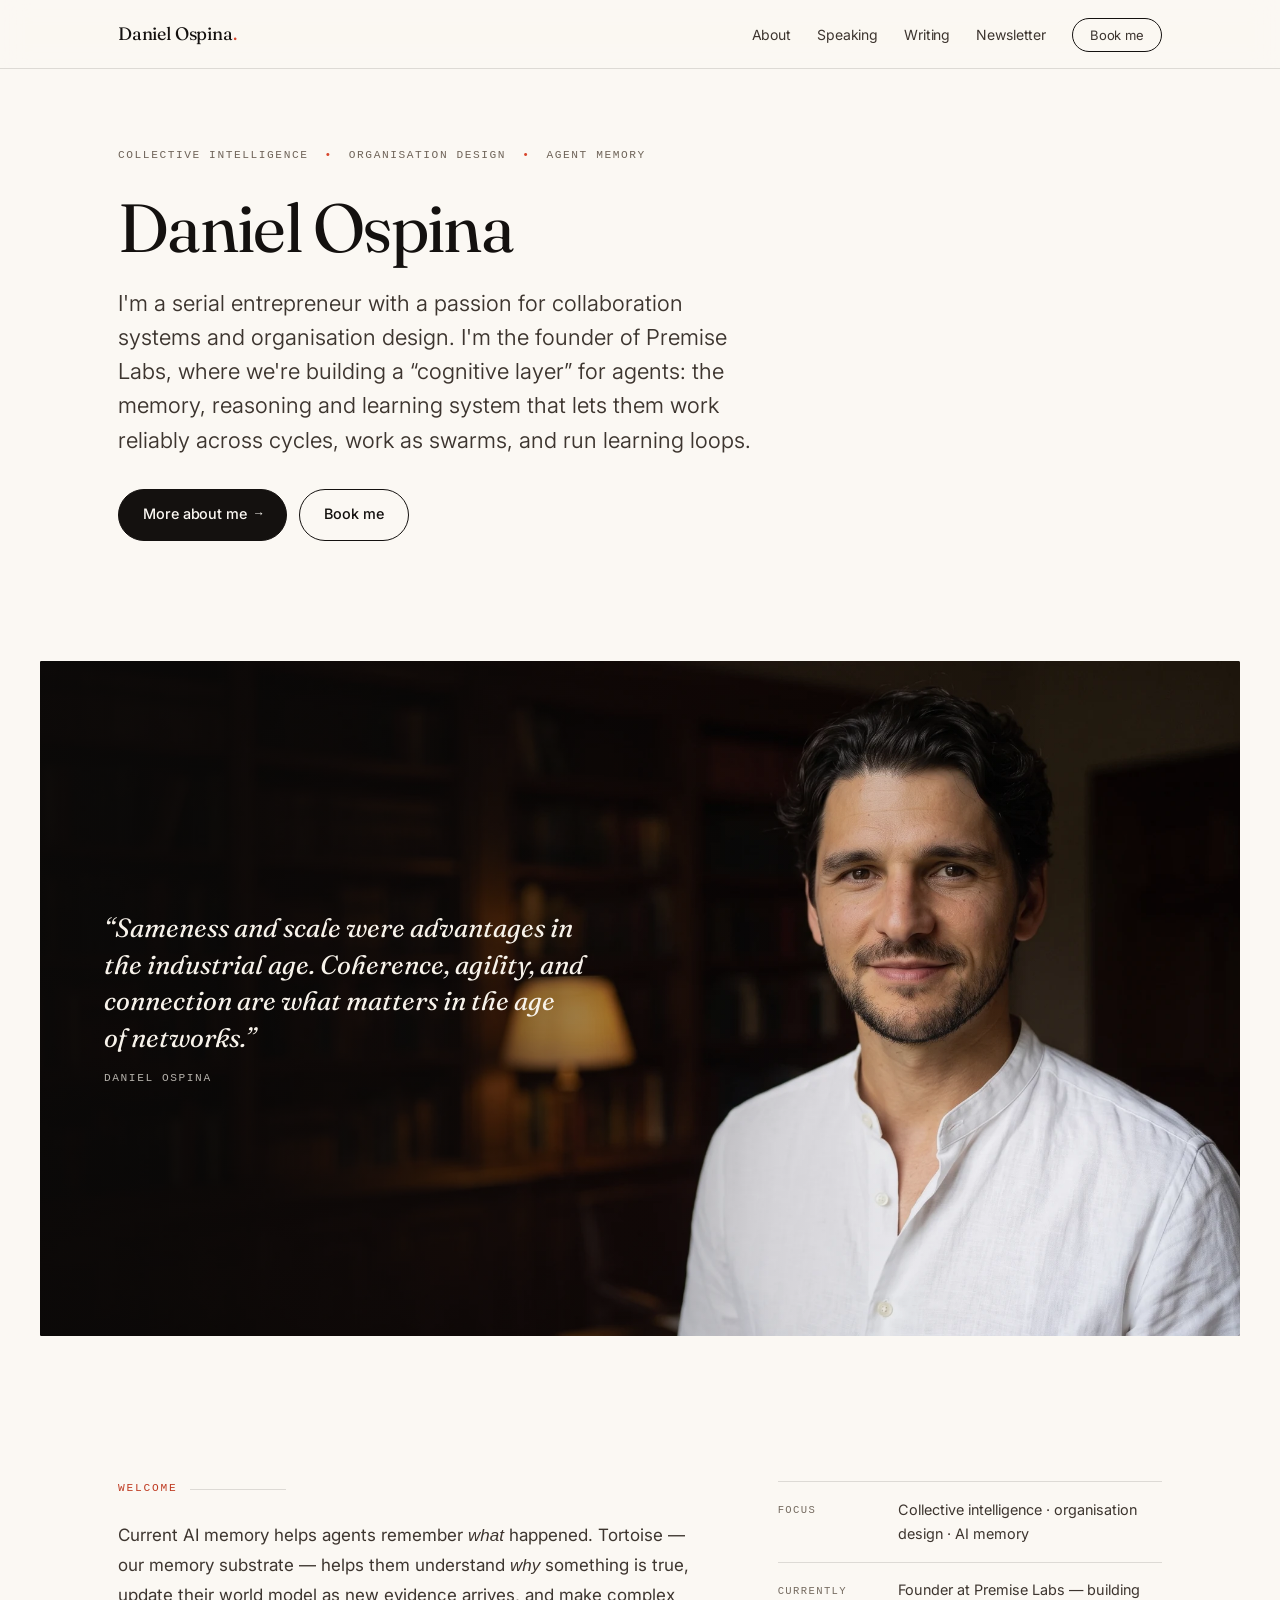
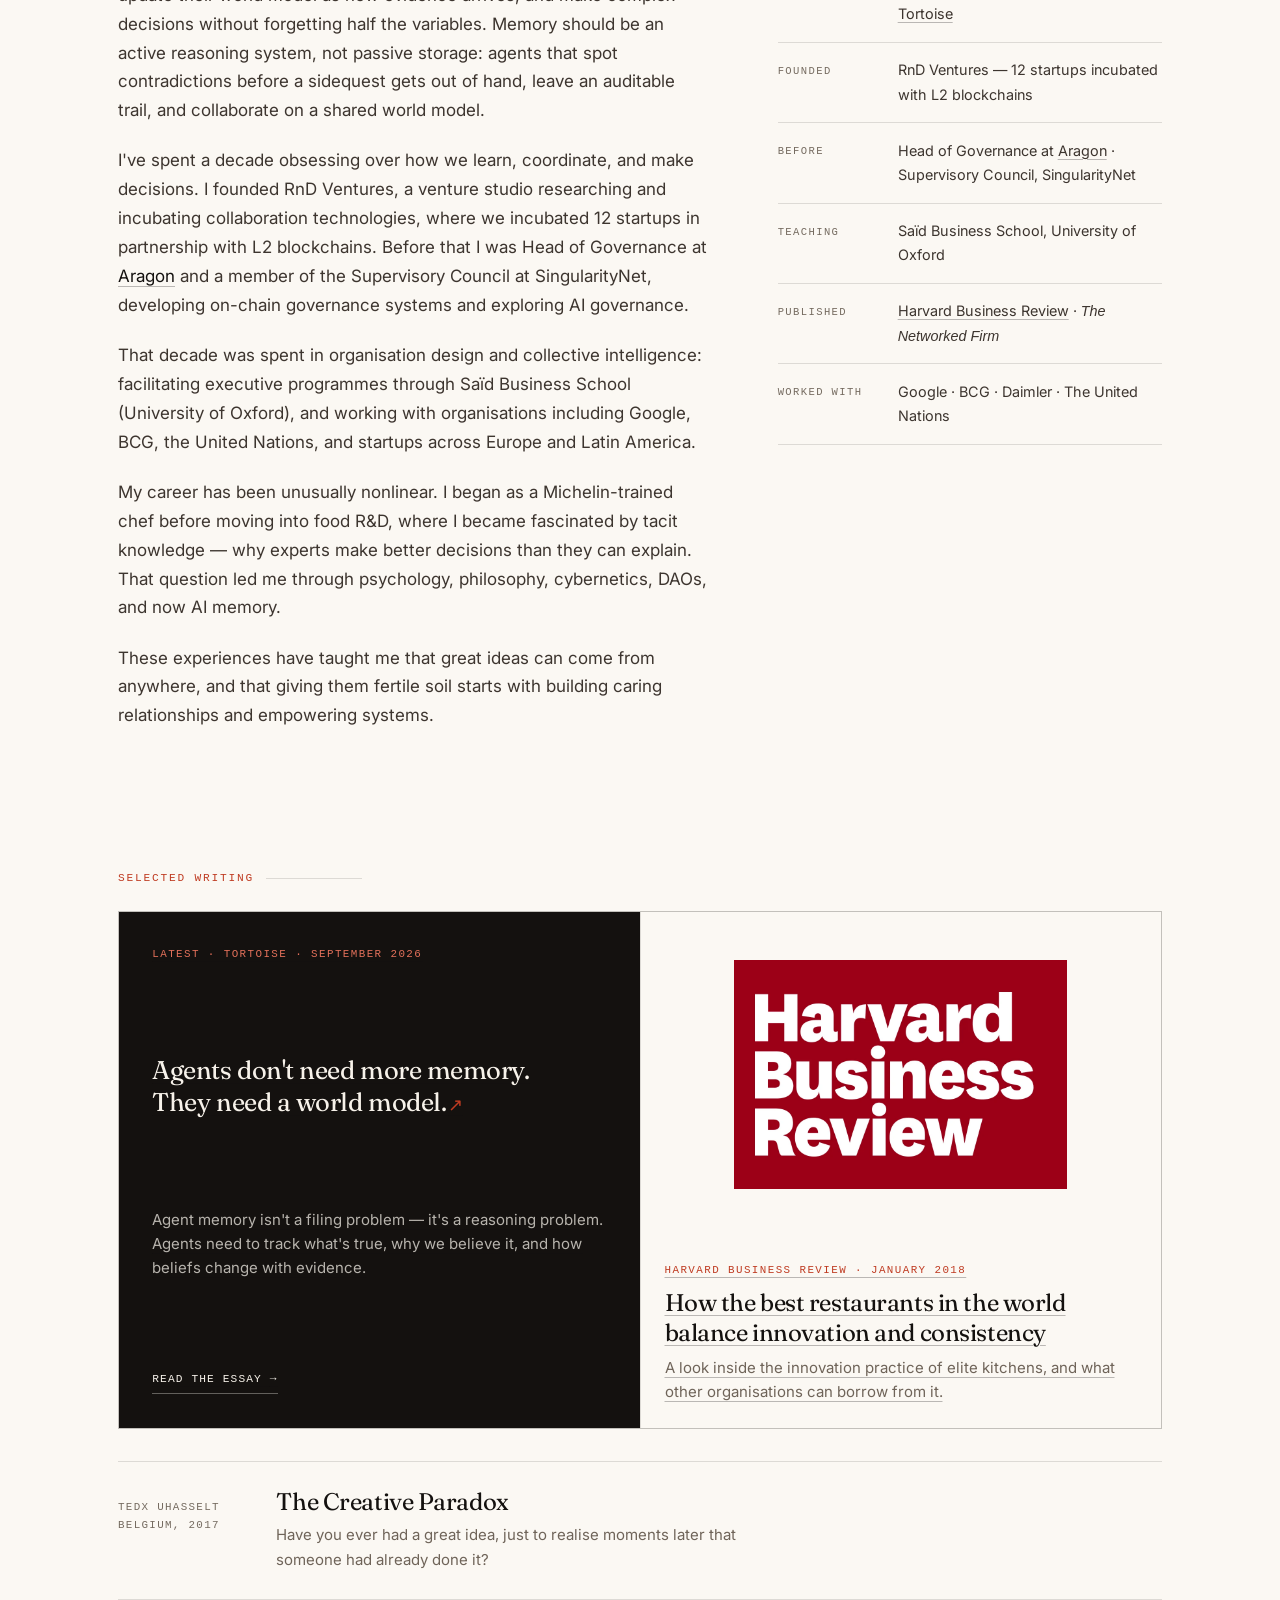
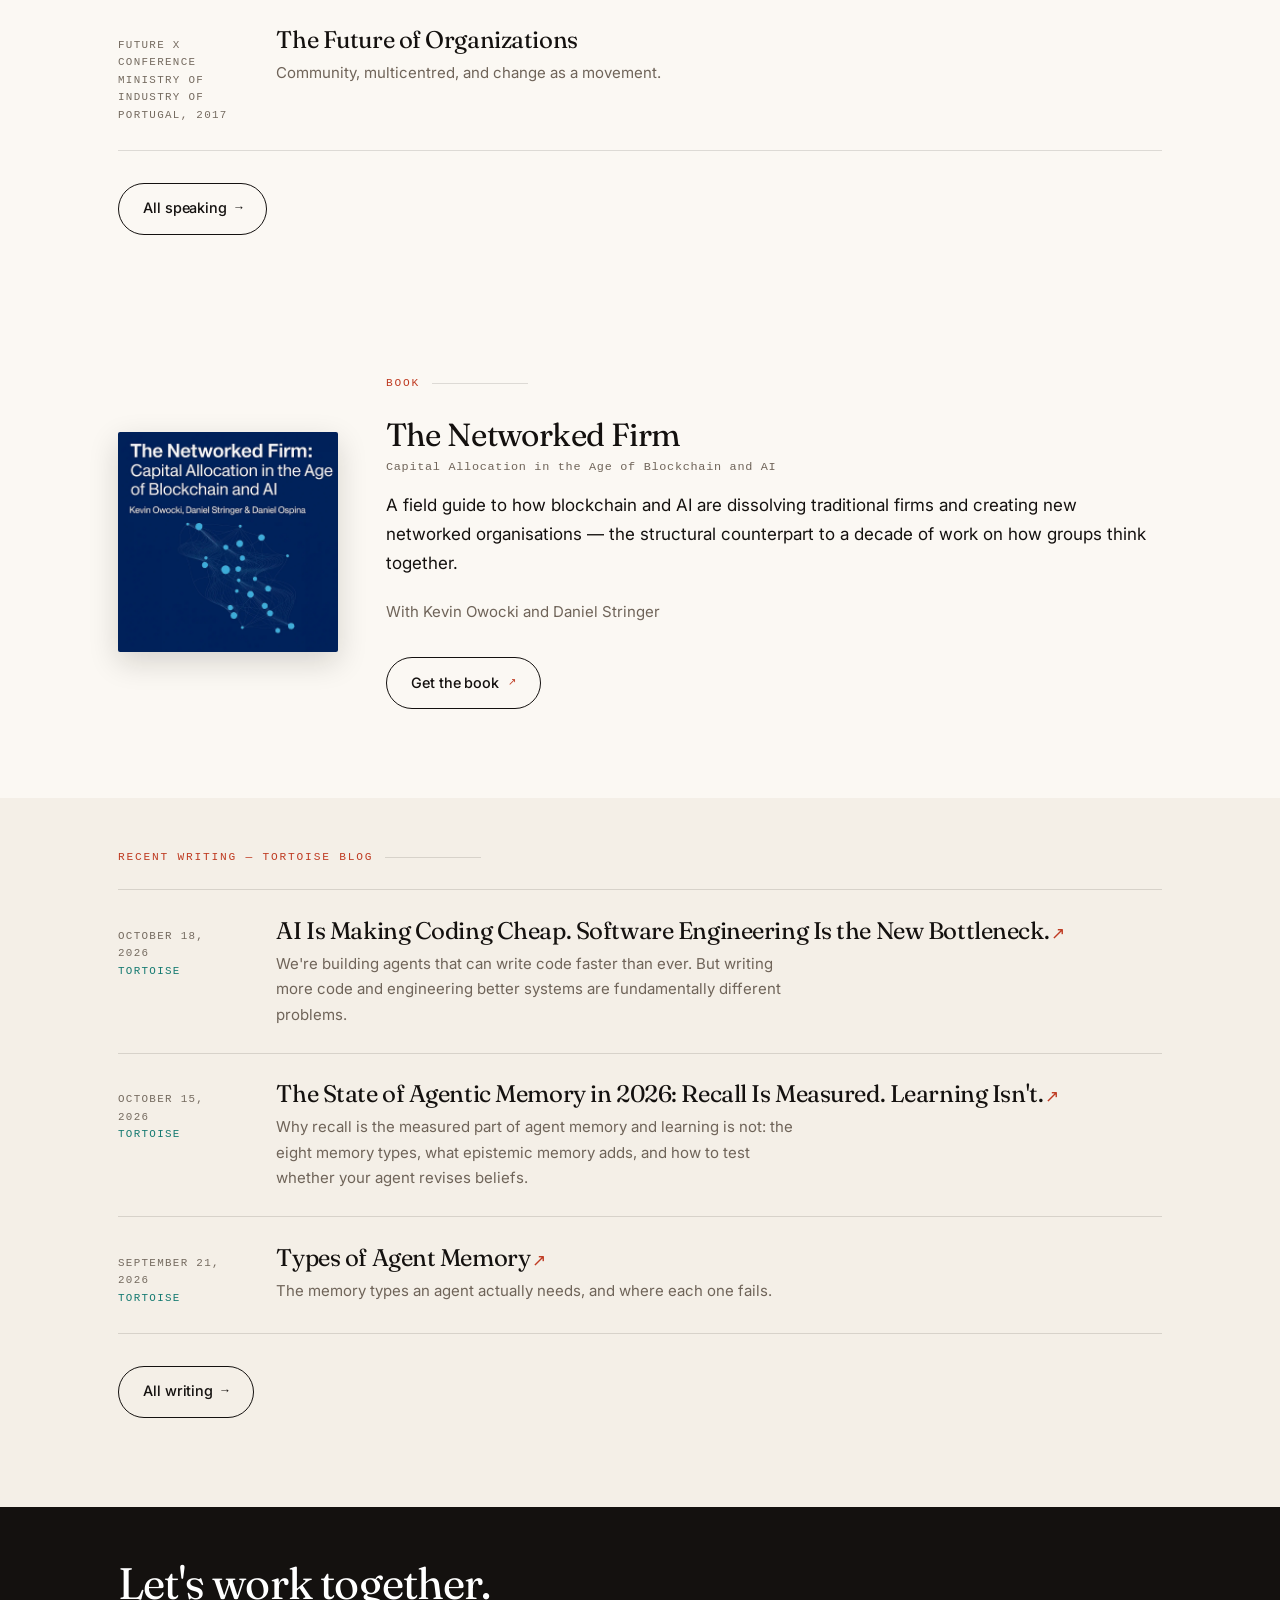
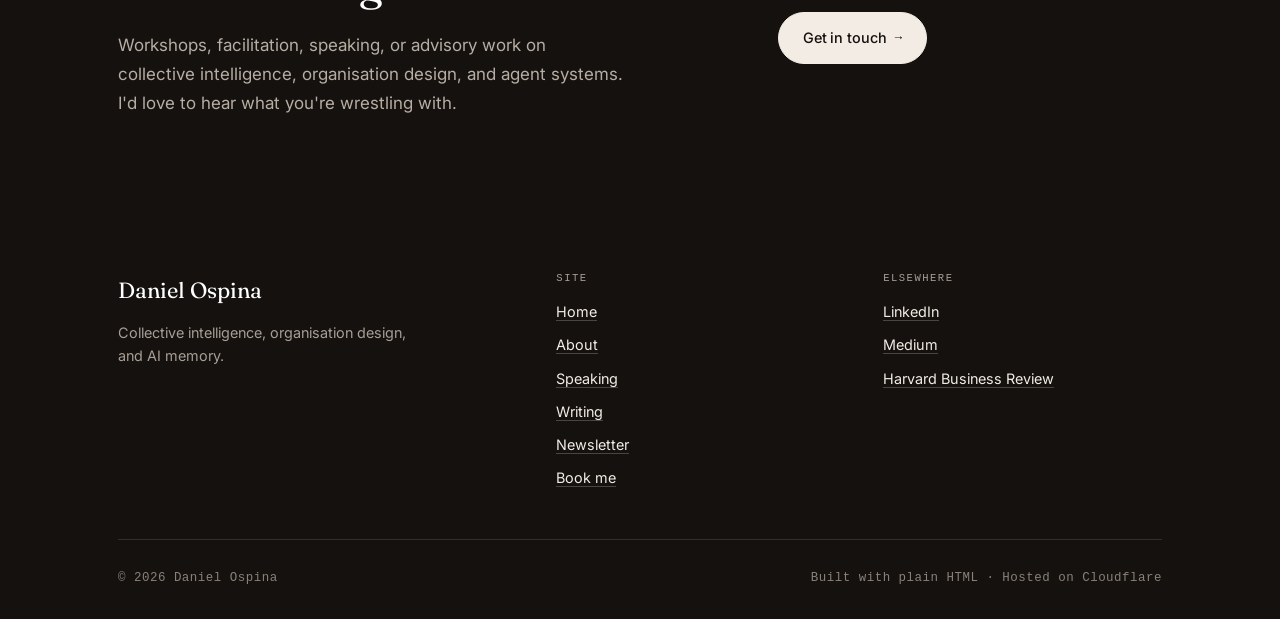
==== commit 0a07a7a5: "Describe the cognitive layer, and fix the white panel in the hero Two changes to the home page.  Cop" ====
--- a/index.html
+++ b/index.html
@@ -4,11 +4,11 @@
 <meta charset="utf-8">
 <meta name="viewport" content="width=device-width, initial-scale=1">
 <title>Daniel Ospina — Collective intelligence, organisation design &amp; AI memory</title>
-<meta name="description" content="Founder of Premise Labs, building Tortoise — memory that helps agents understand why, not just what. A decade on collective intelligence and organisation design.">
+<meta name="description" content="Founder of Premise Labs, building a cognitive layer for agents — memory, reasoning and learning — so they work reliably across cycles, in swarms, and in learning loops.">
 <link rel="canonical" href="https://danielospina.info/">
 <meta property="og:site_name" content="Daniel Ospina">
 <meta property="og:title" content="Daniel Ospina — Collective intelligence, organisation design &amp; AI memory">
-<meta property="og:description" content="Founder of Premise Labs, building Tortoise — memory that helps agents understand why, not just what. A decade on collective intelligence and organisation design.">
+<meta property="og:description" content="Founder of Premise Labs, building a cognitive layer for agents — memory, reasoning and learning — so they work reliably across cycles, in swarms, and in learning loops.">
 <meta property="og:url" content="https://danielospina.info/">
 <meta property="og:type" content="website">
 <meta property="og:image" content="https://danielospina.info/assets/img/og-image.jpg">
@@ -17,7 +17,7 @@
 <meta property="og:image:alt" content="The main hall at Tech Open Air, Berlin 2017, seen from the back of the audience">
 <meta name="twitter:card" content="summary_large_image">
 <meta name="twitter:title" content="Daniel Ospina — Collective intelligence, organisation design &amp; AI memory">
-<meta name="twitter:description" content="Founder of Premise Labs, building Tortoise — memory that helps agents understand why, not just what. A decade on collective intelligence and organisation design.">
+<meta name="twitter:description" content="Founder of Premise Labs, building a cognitive layer for agents — memory, reasoning and learning — so they work reliably across cycles, in swarms, and in learning loops.">
 <meta name="twitter:image" content="https://danielospina.info/assets/img/og-image.jpg">
 <meta name="theme-color" content="#fbf8f3">
 <link rel="icon" href="/assets/img/favicon.svg" type="image/svg+xml">
@@ -55,8 +55,9 @@
   </p>
   <h1 class="hero__name">Daniel Ospina</h1>
   <p class="hero__lede">I'm a serial entrepreneur with a passion for collaboration systems and
-  organisation design. I'm the founder of Premise Labs, where we're building the memory and
-  reasoning system for agents to learn and work reliably across cycles.</p>
+  organisation design. I'm the founder of Premise Labs, where we're building a
+  &ldquo;cognitive layer&rdquo; for agents: the memory, reasoning and learning system that lets them
+  work reliably across cycles, work as swarms, and run learning loops.</p>
   <div class="btn-row">
     <a class="btn" href="/about/">More about me <span class="arrow" aria-hidden="true">&rarr;</span></a>
     <a class="btn btn--ghost" href="/book/">Book me</a>
@@ -64,7 +65,7 @@
 </section>
 
 <section class="quote-band">
-  <img src="/assets/img/hero-portrait.webp" width="2000" height="1117"
+  <img src="/assets/img/daniel-hero-linen-v2.webp" width="2000" height="1117"
        alt="Daniel Ospina" decoding="async">
   <blockquote>
     &ldquo;Sameness and scale were advantages in the industrial age. Coherence, agility, and
--- a/assets/css/site.css
+++ b/assets/css/site.css
@@ -741,7 +741,7 @@
   content: "";
   position: absolute;
   inset: 0;
-  background: linear-gradient(95deg, rgba(12,10,9,.90) 0%, rgba(12,10,9,.72) 38%, rgba(12,10,9,.18) 62%, rgba(12,10,9,0) 82%);
+  background: linear-gradient(95deg, rgba(12,10,9,.86) 0%, rgba(12,10,9,.58) 34%, rgba(12,10,9,.12) 62%, rgba(12,10,9,0) 84%);
 }
 .quote-band blockquote {
   position: absolute;
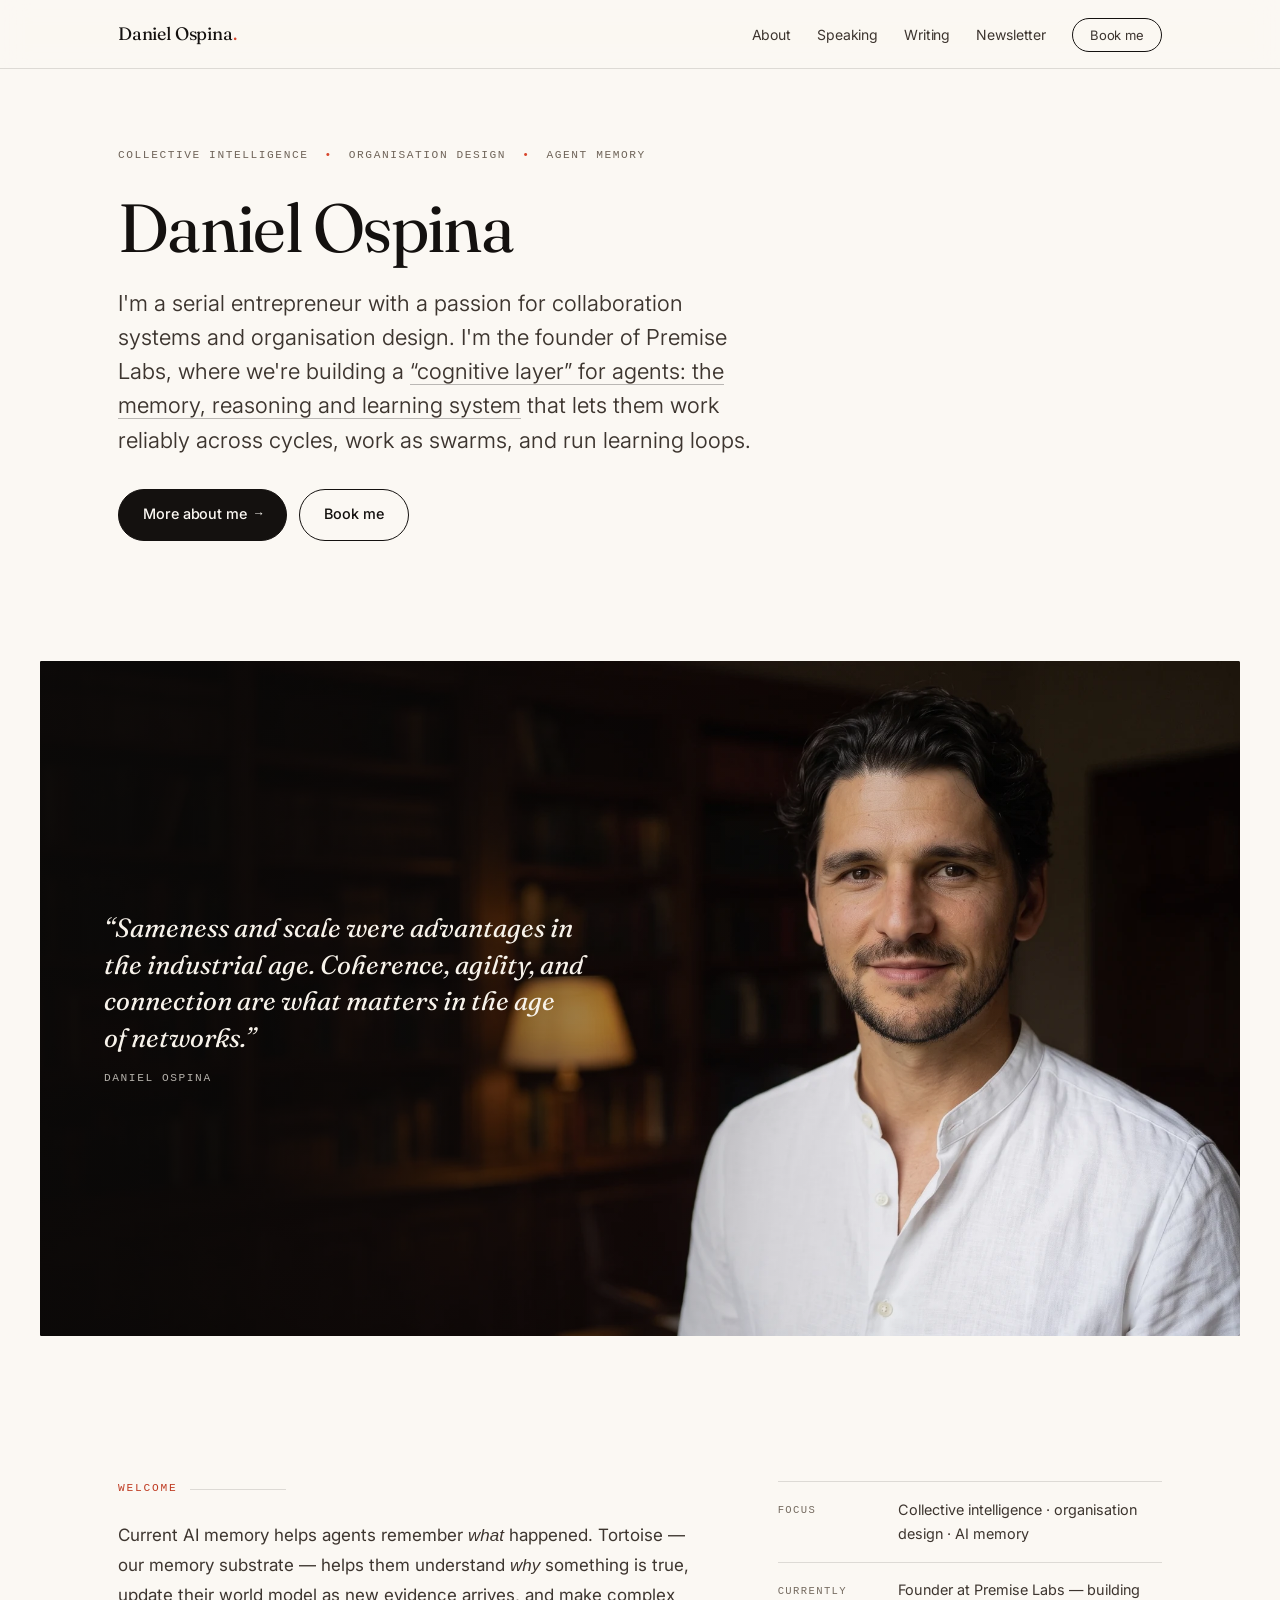
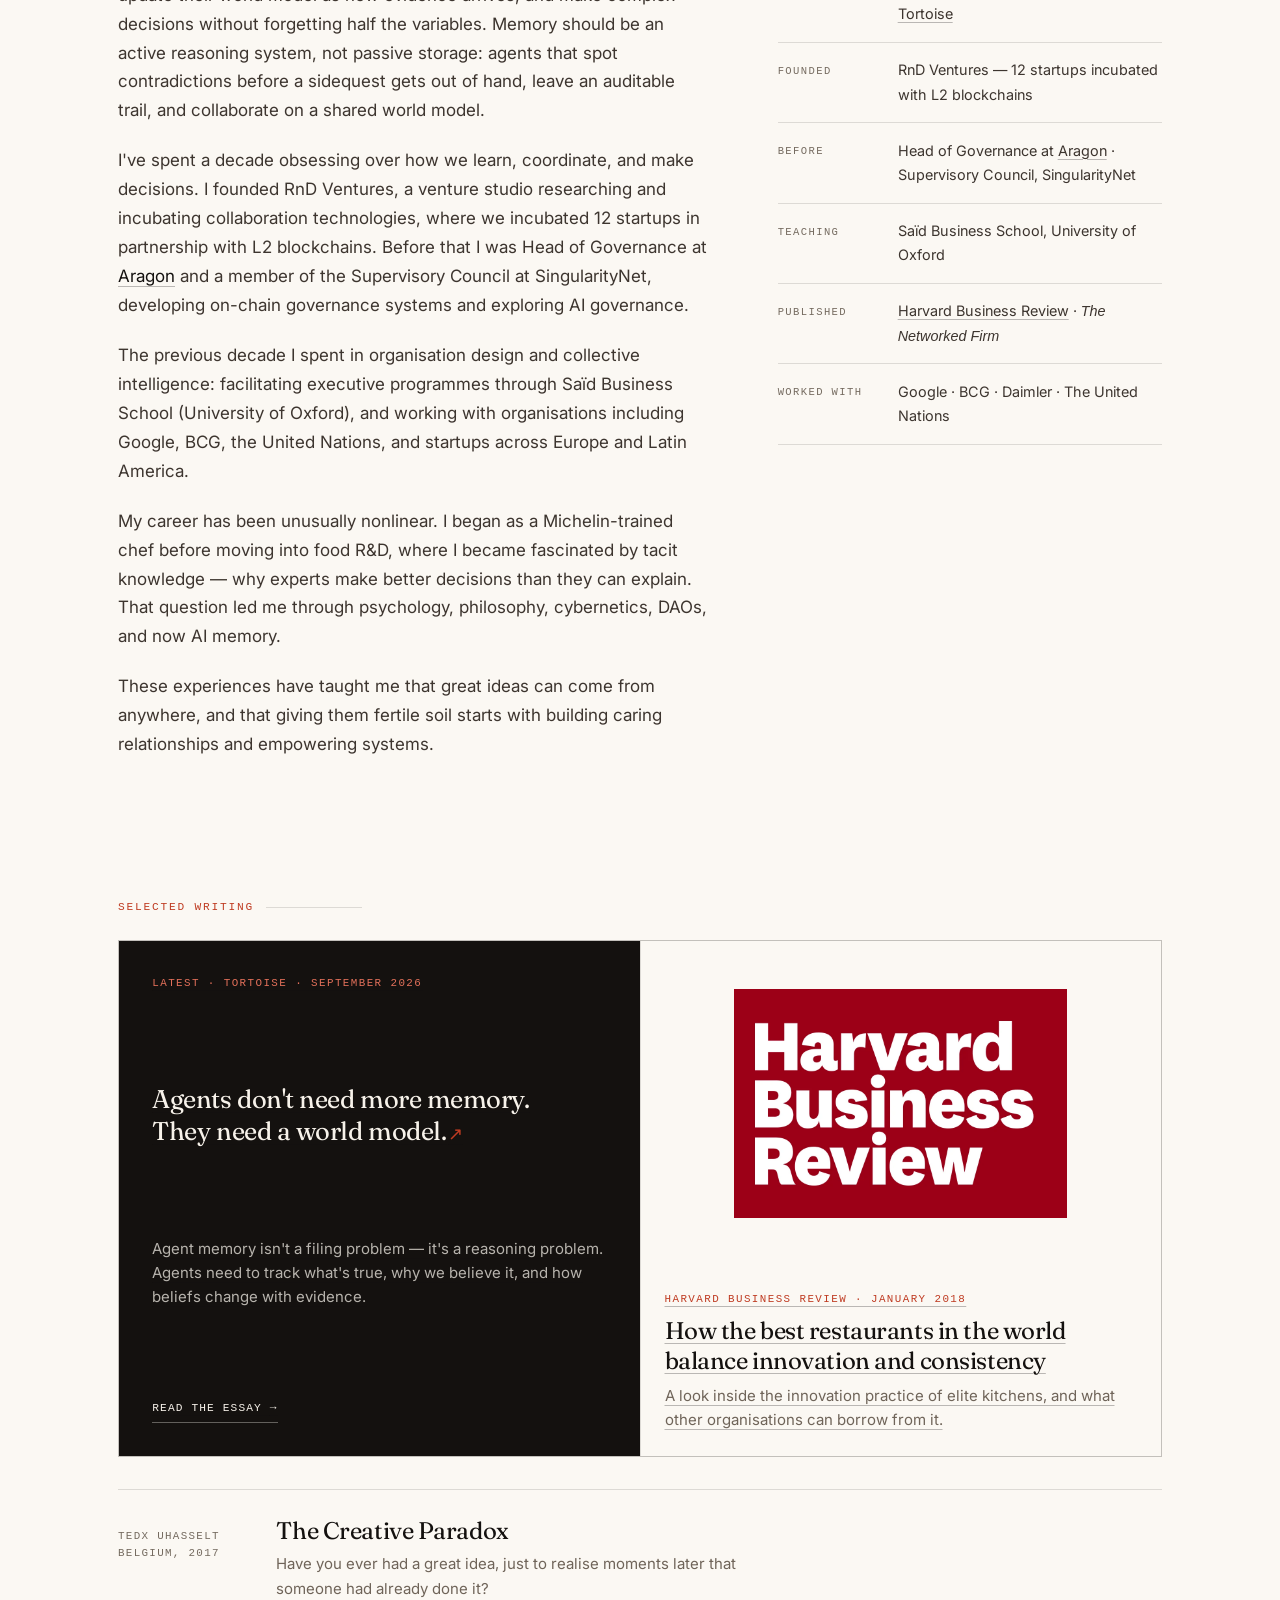
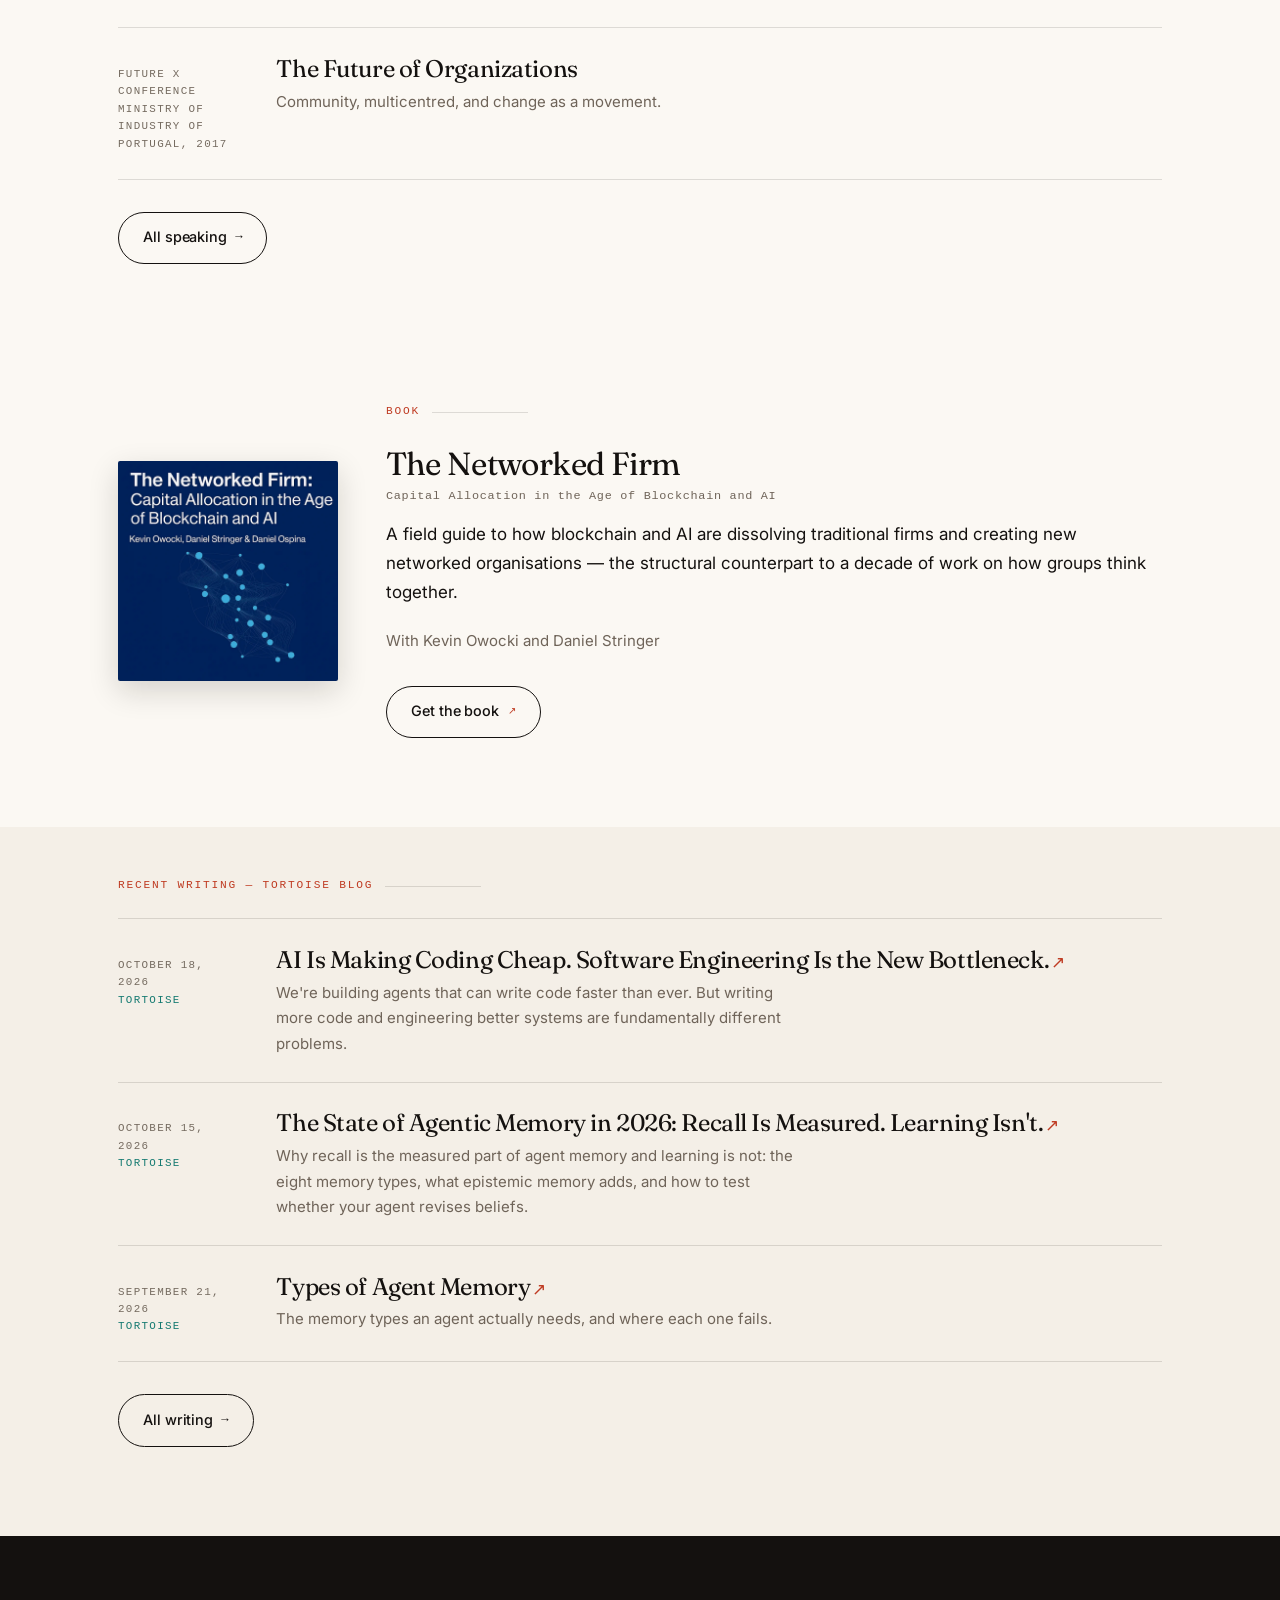
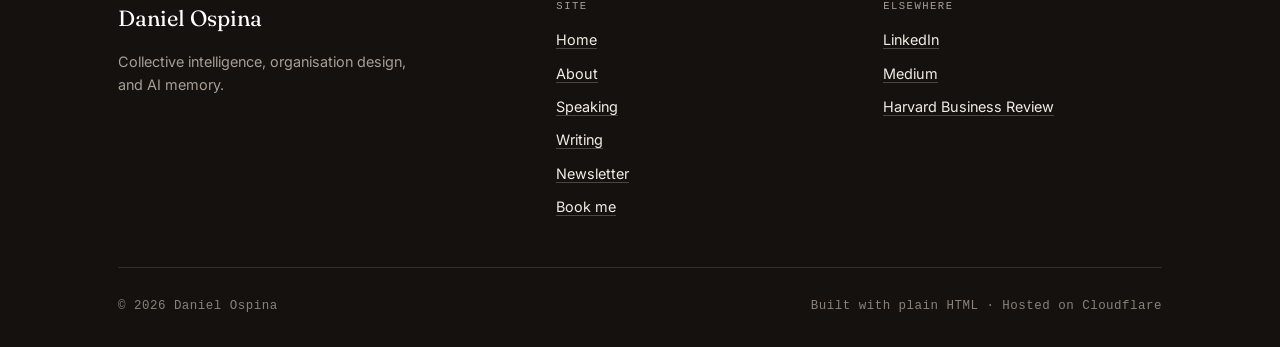
==== commit 2b37d6e1: "Link the cognitive layer to Tortoise, and tidy the bio - The hero's description of the cognitive lay" ====
--- a/index.html
+++ b/index.html
@@ -56,8 +56,9 @@
   <h1 class="hero__name">Daniel Ospina</h1>
   <p class="hero__lede">I'm a serial entrepreneur with a passion for collaboration systems and
   organisation design. I'm the founder of Premise Labs, where we're building a
-  &ldquo;cognitive layer&rdquo; for agents: the memory, reasoning and learning system that lets them
-  work reliably across cycles, work as swarms, and run learning loops.</p>
+  <a href="https://tortoise.premiselabs.co">&ldquo;cognitive layer&rdquo; for agents: the memory, reasoning
+  and learning system</a> that lets them work reliably across cycles, work as swarms, and run learning
+  loops.</p>
   <div class="btn-row">
     <a class="btn" href="/about/">More about me <span class="arrow" aria-hidden="true">&rarr;</span></a>
     <a class="btn btn--ghost" href="/book/">Book me</a>
@@ -88,7 +89,7 @@
       incubated 12 startups in partnership with L2 blockchains. Before that I was Head of Governance at
       <a href="https://aragon.org" rel="noopener">Aragon</a> and a member of the Supervisory Council at
       SingularityNet, developing on-chain governance systems and exploring AI governance.</p>
-      <p>That decade was spent in organisation design and collective intelligence: facilitating
+      <p>The previous decade I spent in organisation design and collective intelligence: facilitating
       executive programmes through Sa&iuml;d Business School (University of Oxford), and working with
       organisations including Google, BCG, the United Nations, and startups across Europe and
       Latin America.</p>
@@ -189,21 +190,6 @@
   </div>
 </section>
 
-<section class="section section--ink">
-  <div class="wrap">
-    <div class="intro" style="align-items:center">
-      <div>
-        <h2>Let's work together.</h2>
-        <p class="muted-inverse">Workshops, facilitation, speaking, or advisory work on collective
-        intelligence, organisation design, and agent systems. I'd love to hear what you're wrestling with.</p>
-      </div>
-      <div class="btn-row" style="margin-top:0">
-        <a class="btn" href="/book/">Get in touch <span class="arrow" aria-hidden="true">&rarr;</span></a>
-      </div>
-    </div>
-  </div>
-</section>
-
 </main>
 <footer class="footer">
   <div class="wrap">
--- a/assets/css/site.css
+++ b/assets/css/site.css
@@ -317,6 +317,8 @@
 }
 .prose p { color: var(--ink-soft); }
 .prose a:not(.btn) { color: var(--ink); border-bottom: 1px solid var(--rule-strong); text-decoration: none; }
+.hero__lede a { color: inherit; text-decoration: none; border-bottom: 1px solid var(--rule-strong); }
+.hero__lede a:hover { color: var(--coral-ink); border-color: var(--coral-ink); }
 .prose a:not(.btn):hover { color: var(--coral); border-color: var(--coral); }
 
 /* --------------------------------------------------------- fact panel ---- */
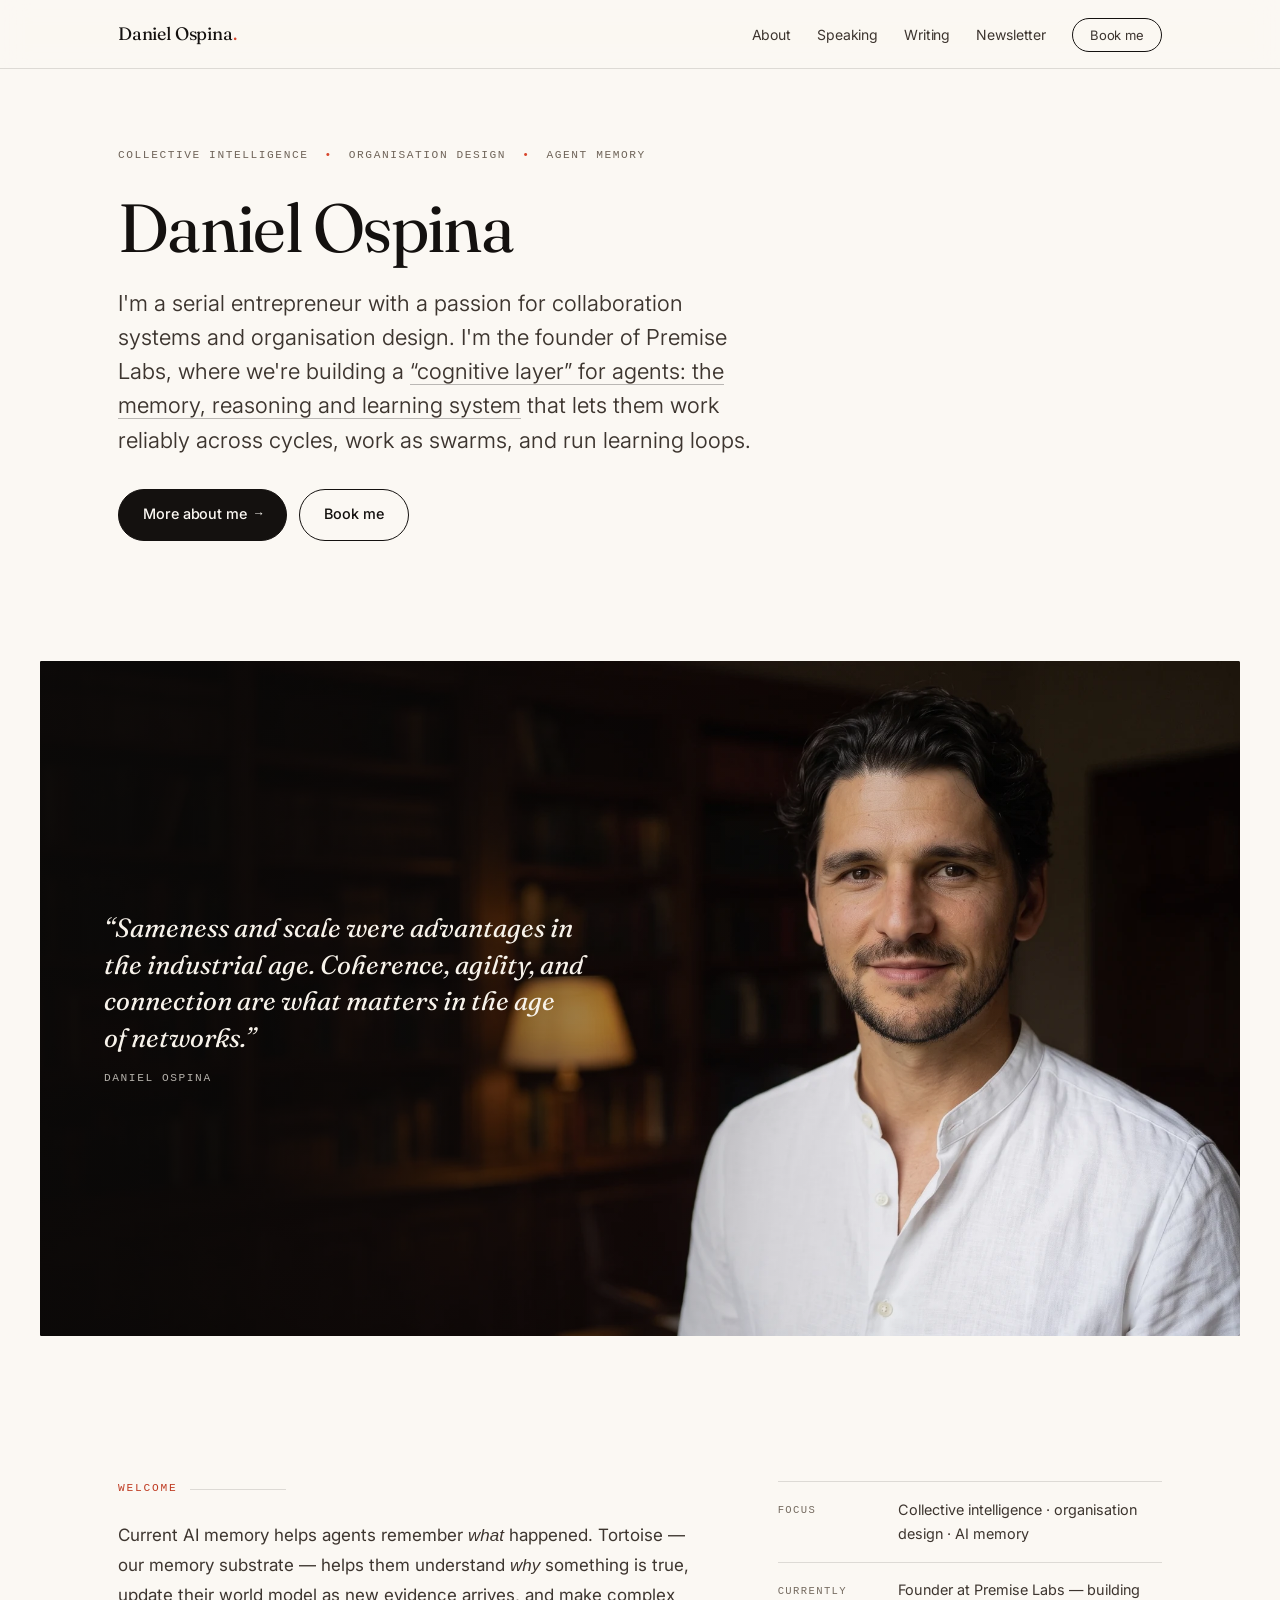
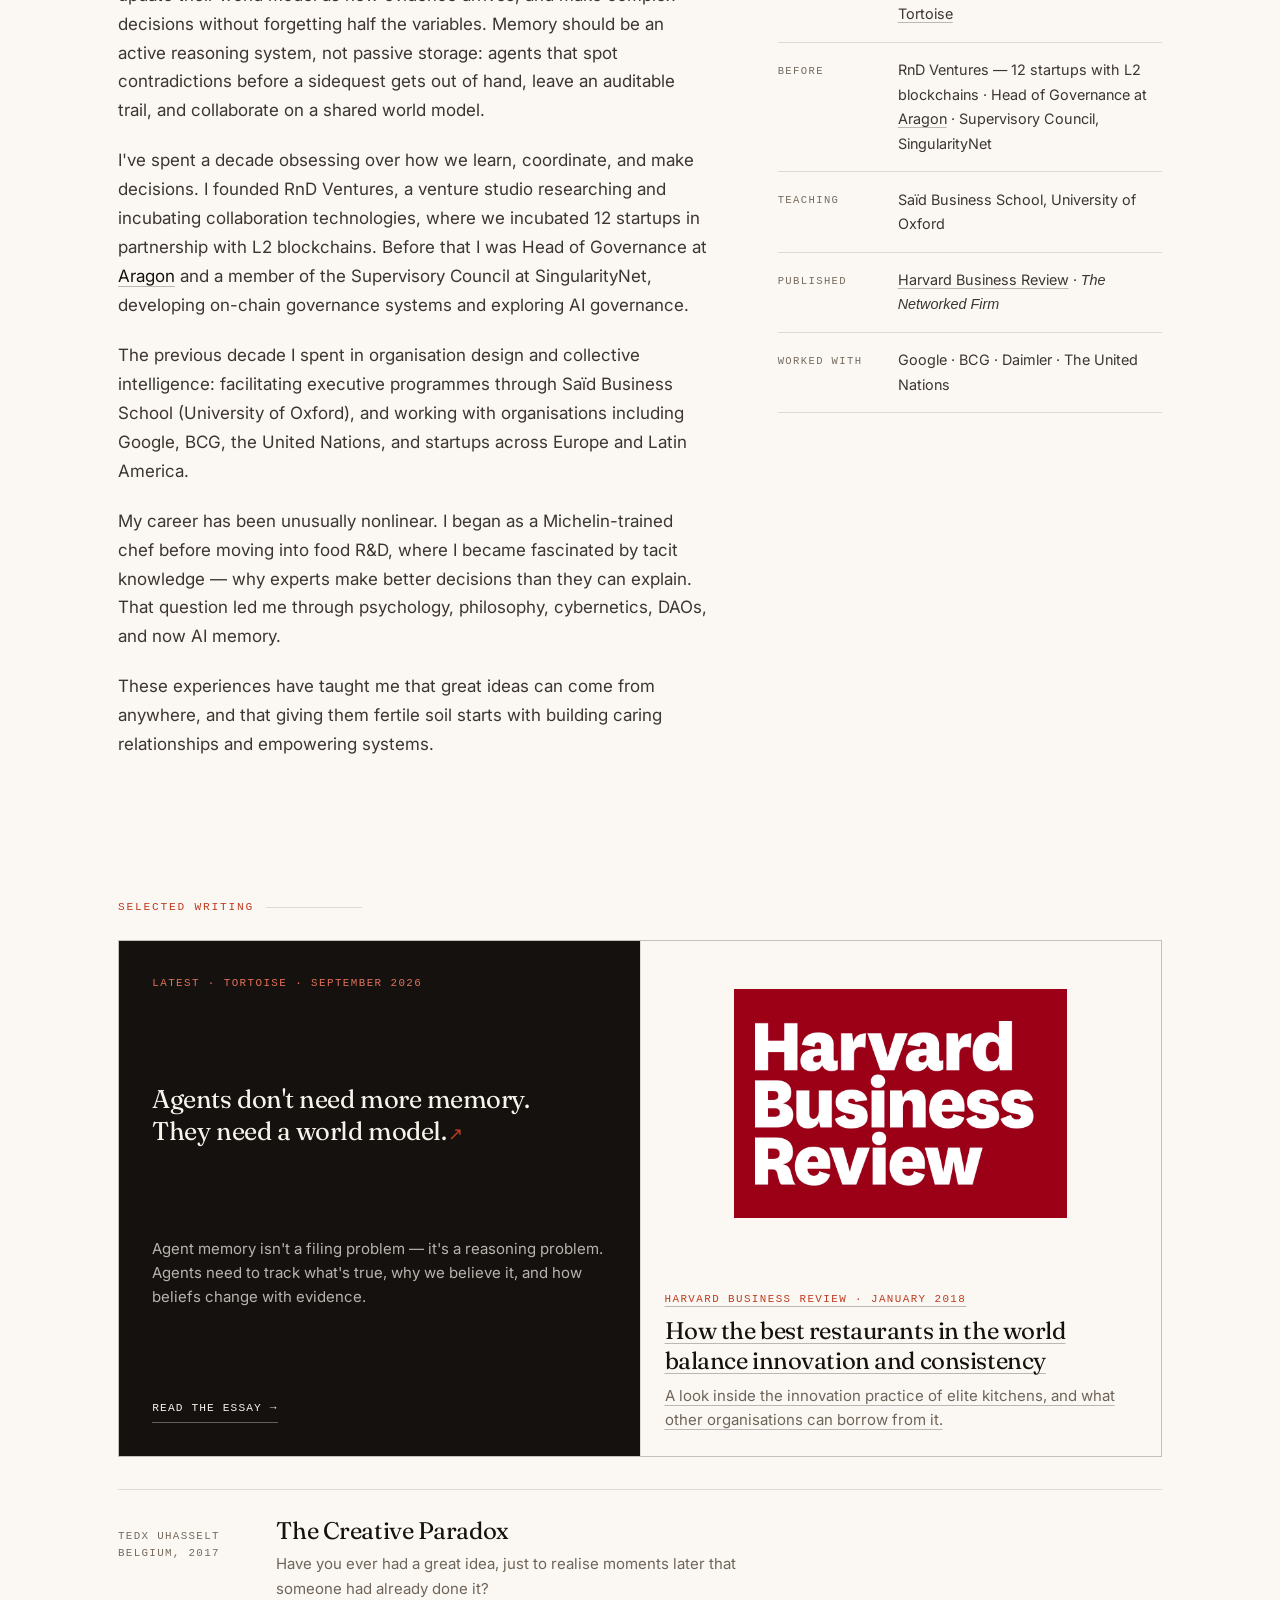
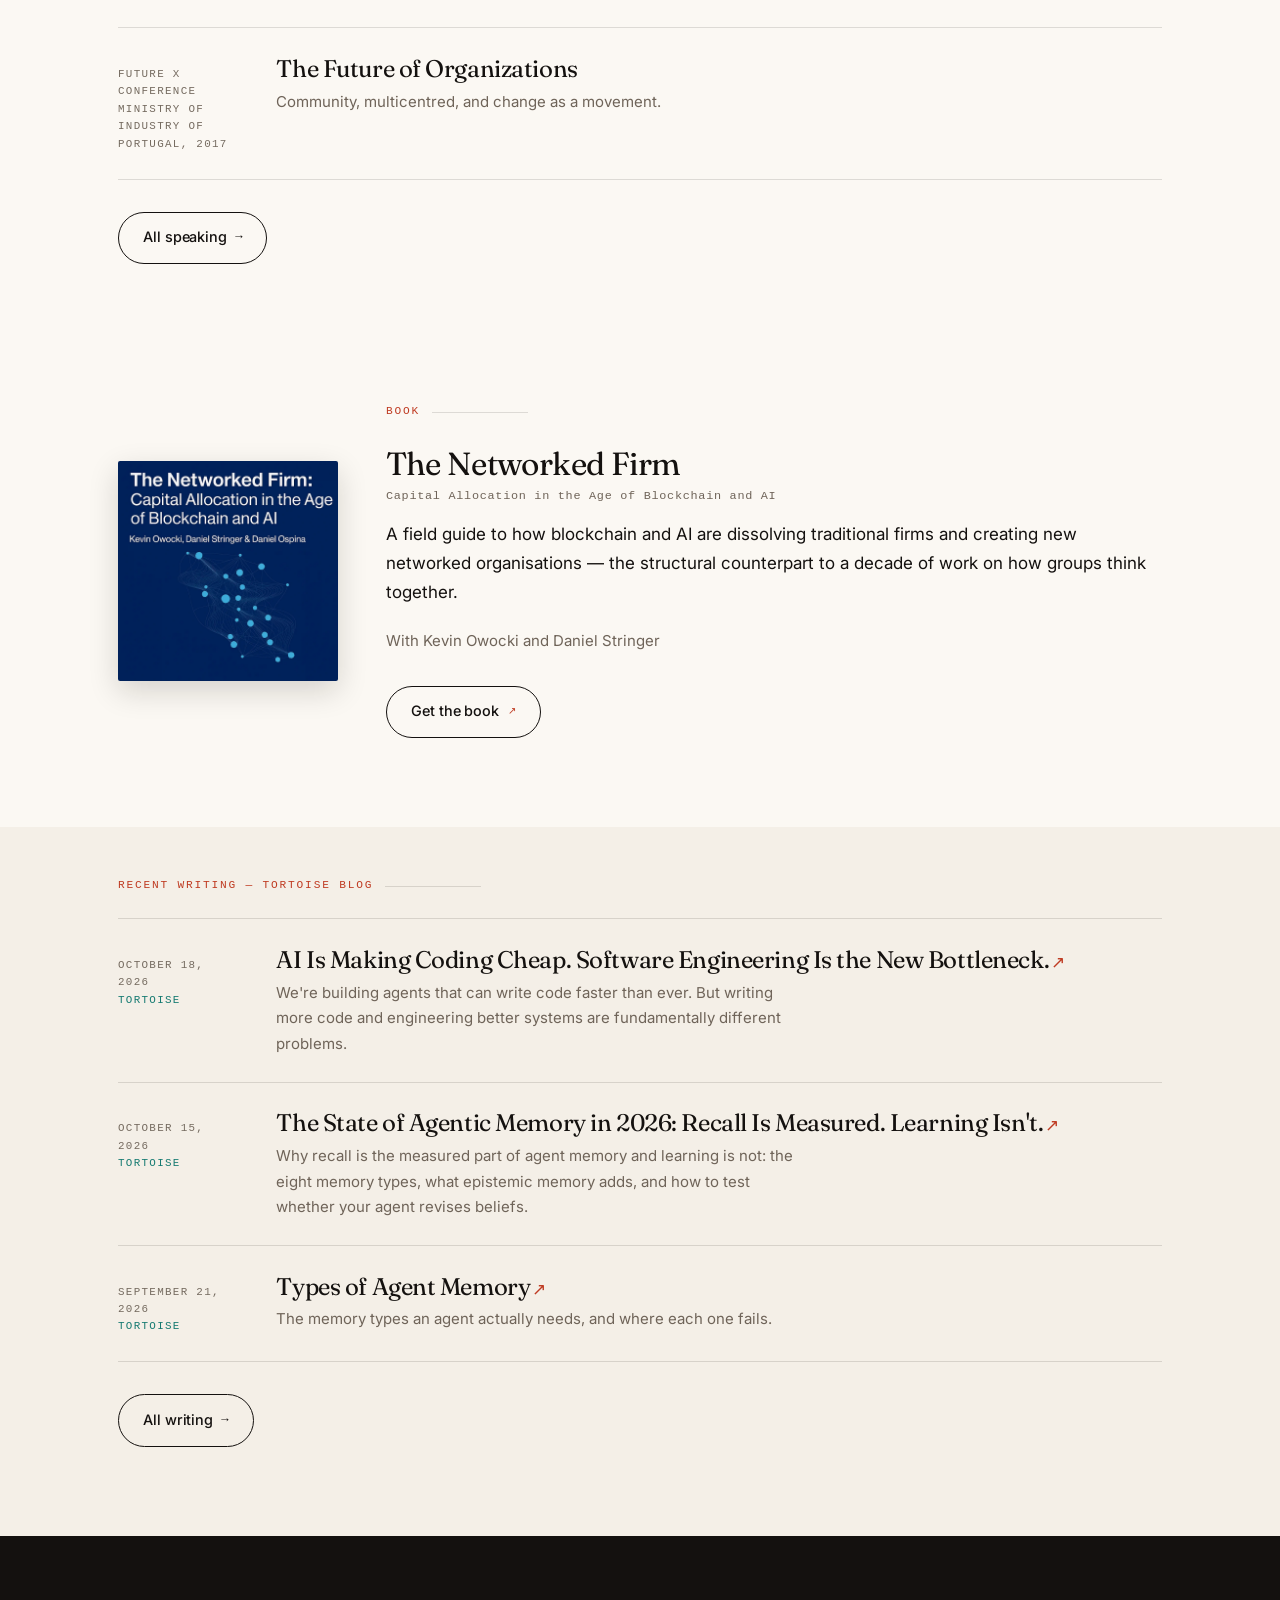
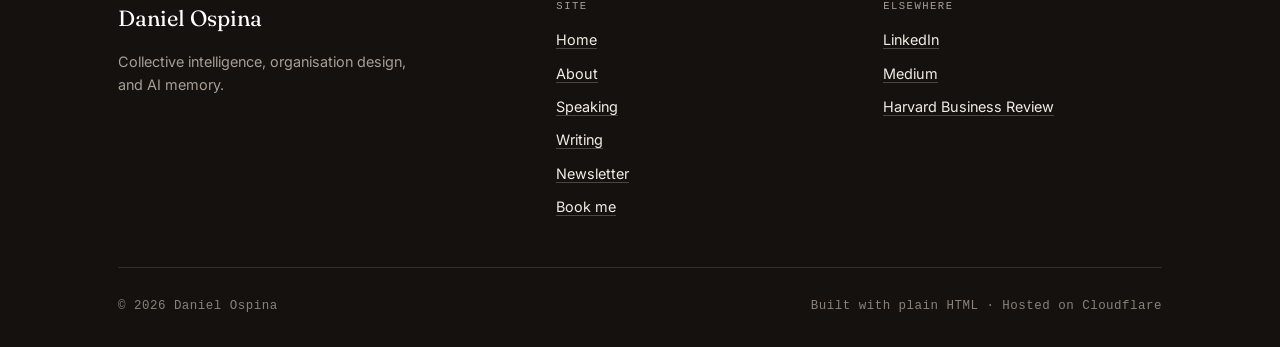
==== commit a2c8f826: "Fold RnD Ventures into the facts rail's "Before" row A "Founded" row sitting between "Currently" and" ====
--- a/index.html
+++ b/index.html
@@ -102,8 +102,7 @@
     </div>
     <div class="facts"><div class="facts__row"><div class="facts__k">Focus</div><div class="facts__v">Collective intelligence &middot; organisation design &middot; AI memory</div></div>
 <div class="facts__row"><div class="facts__k">Currently</div><div class="facts__v">Founder at Premise Labs &mdash; building <a href="https://tortoise.premiselabs.co" rel="noopener">Tortoise</a></div></div>
-<div class="facts__row"><div class="facts__k">Founded</div><div class="facts__v">RnD Ventures &mdash; 12 startups incubated with L2 blockchains</div></div>
-<div class="facts__row"><div class="facts__k">Before</div><div class="facts__v">Head of Governance at <a href="https://aragon.org" rel="noopener">Aragon</a> &middot; Supervisory Council, SingularityNet</div></div>
+<div class="facts__row"><div class="facts__k">Before</div><div class="facts__v">RnD Ventures &mdash; 12 startups with L2 blockchains &middot; Head of Governance at <a href="https://aragon.org" rel="noopener">Aragon</a> &middot; Supervisory Council, SingularityNet</div></div>
 <div class="facts__row"><div class="facts__k">Teaching</div><div class="facts__v">Sa&iuml;d Business School, University of Oxford</div></div>
 <div class="facts__row"><div class="facts__k">Published</div><div class="facts__v"><a href="https://hbr.org/2018/01/how-the-best-restaurants-in-the-world-balance-innovation-and-consistency" rel="noopener">Harvard Business Review</a> &middot; <em>The Networked Firm</em></div></div>
 <div class="facts__row"><div class="facts__k">Worked with</div><div class="facts__v">Google &middot; BCG &middot; Daimler &middot; The United Nations</div></div></div>
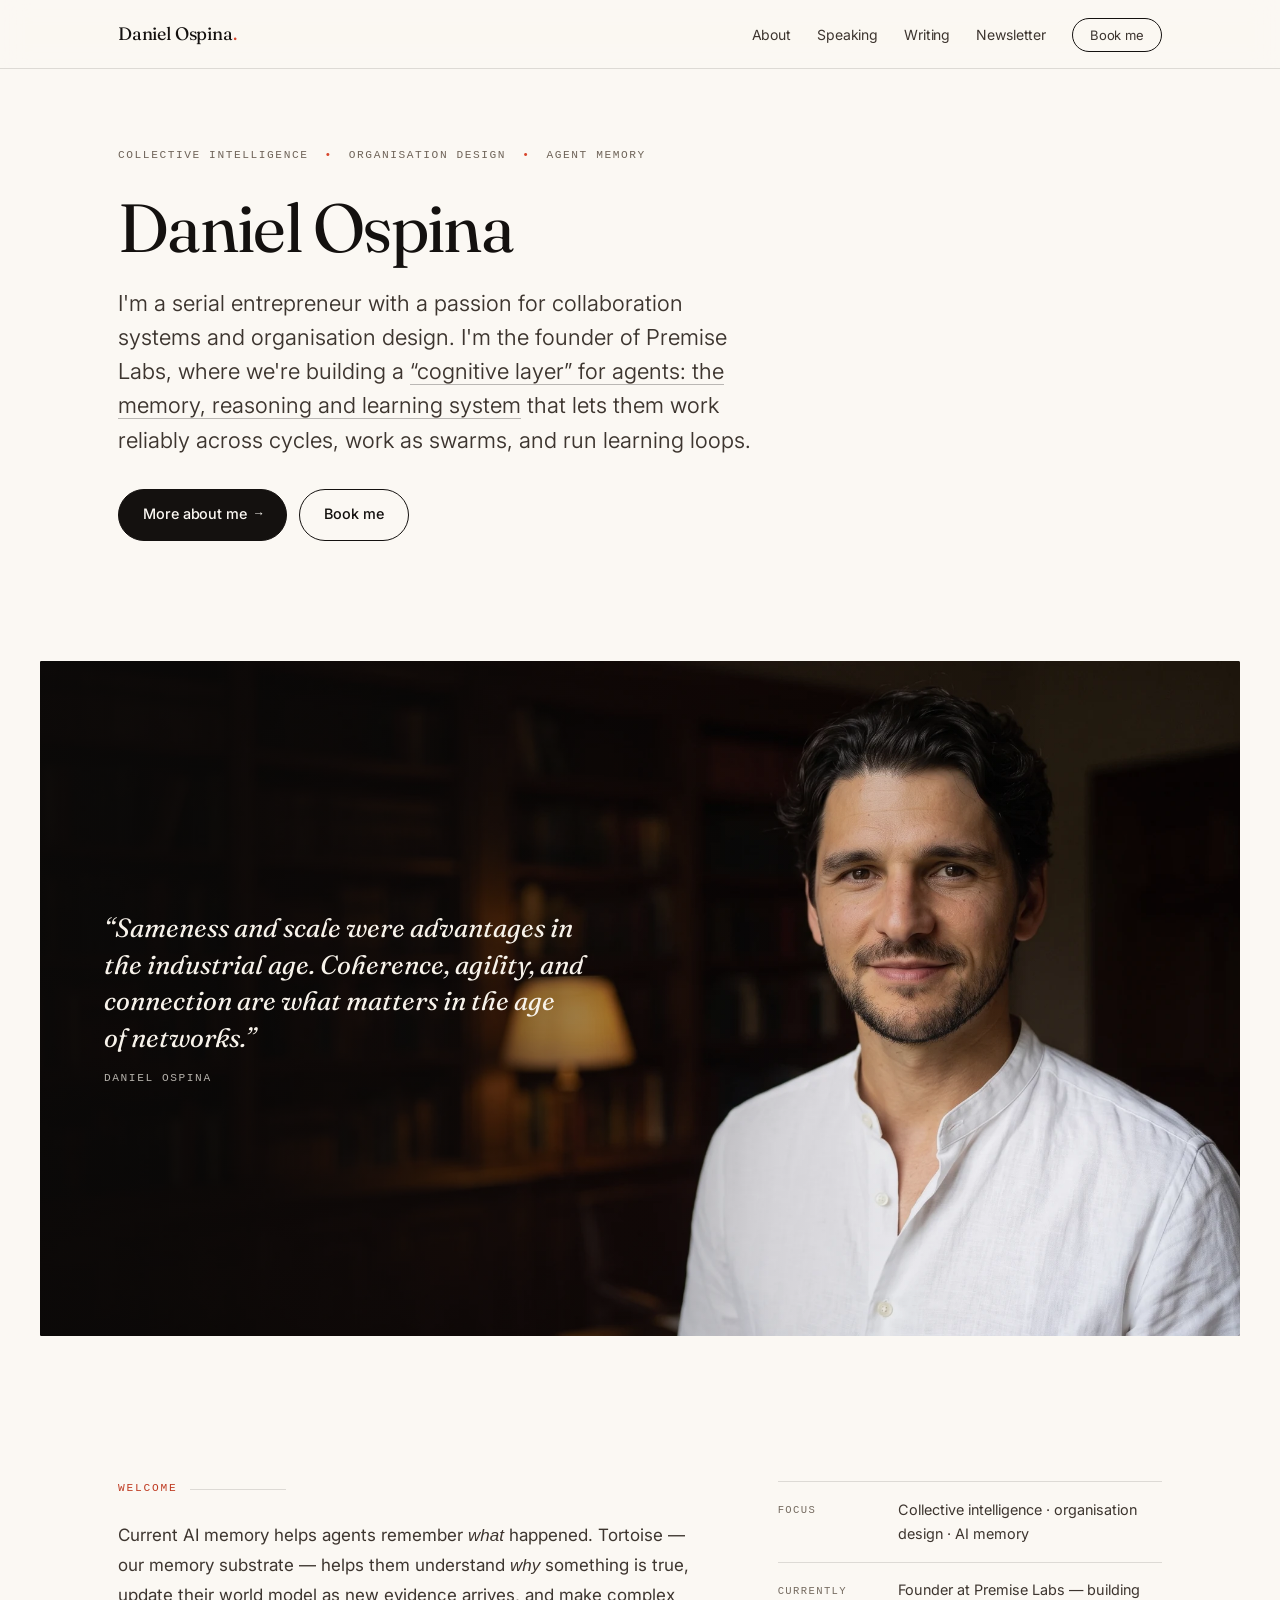
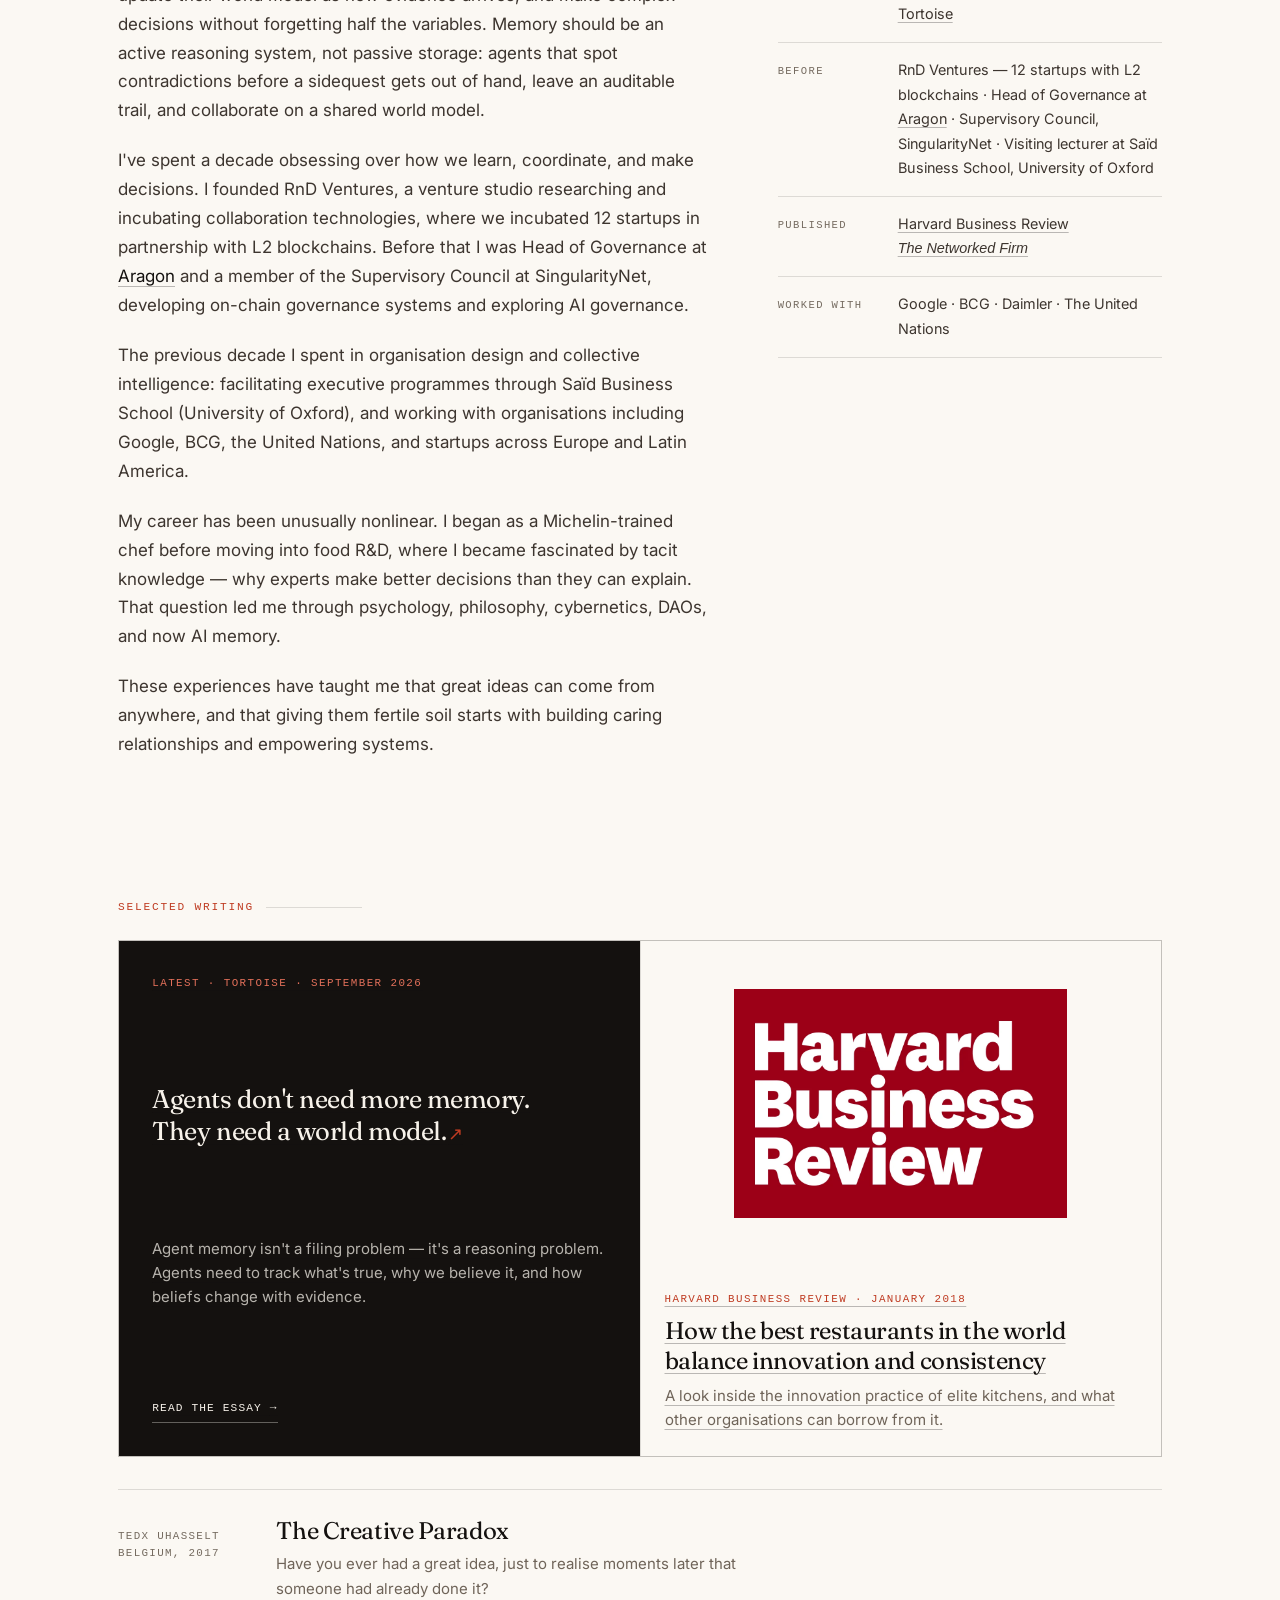
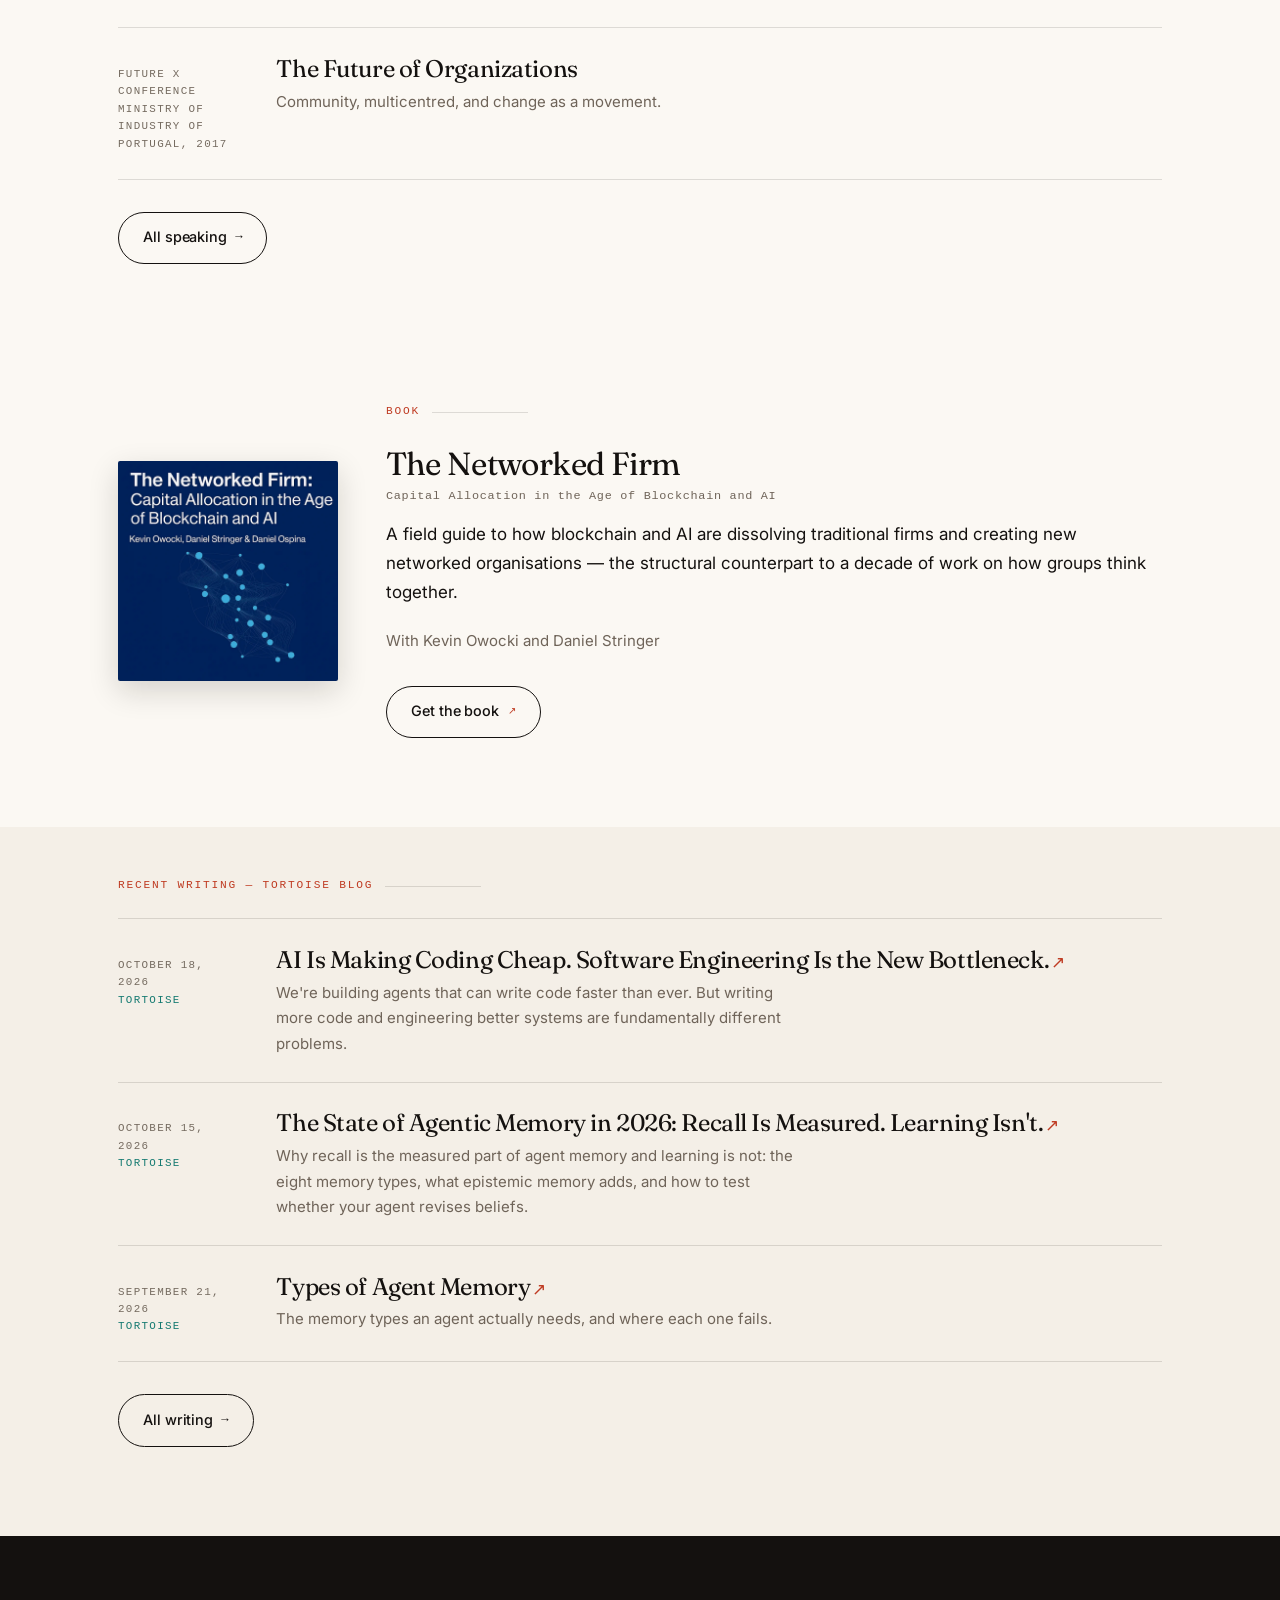
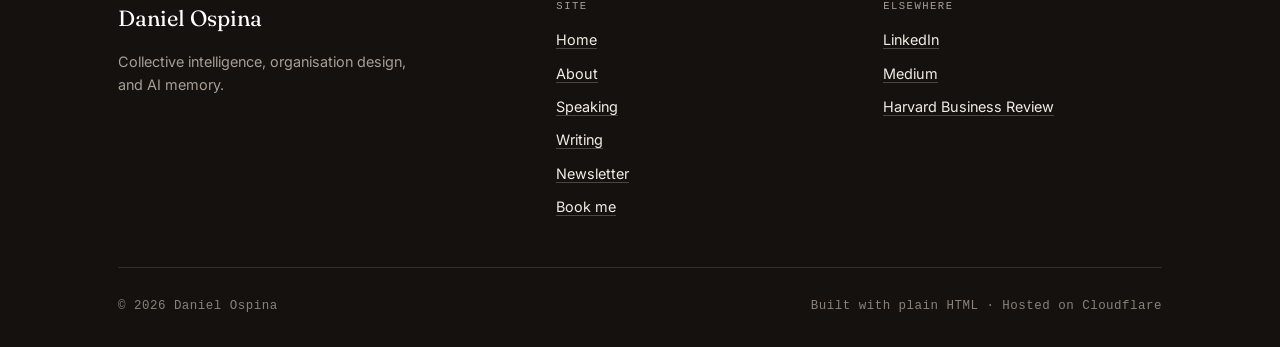
==== commit c6594b9a: "Name the Saïd role in "Before", and stack the two published works Rail copy, two changes.  The rail " ====
--- a/index.html
+++ b/index.html
@@ -102,9 +102,8 @@
     </div>
     <div class="facts"><div class="facts__row"><div class="facts__k">Focus</div><div class="facts__v">Collective intelligence &middot; organisation design &middot; AI memory</div></div>
 <div class="facts__row"><div class="facts__k">Currently</div><div class="facts__v">Founder at Premise Labs &mdash; building <a href="https://tortoise.premiselabs.co" rel="noopener">Tortoise</a></div></div>
-<div class="facts__row"><div class="facts__k">Before</div><div class="facts__v">RnD Ventures &mdash; 12 startups with L2 blockchains &middot; Head of Governance at <a href="https://aragon.org" rel="noopener">Aragon</a> &middot; Supervisory Council, SingularityNet</div></div>
-<div class="facts__row"><div class="facts__k">Teaching</div><div class="facts__v">Sa&iuml;d Business School, University of Oxford</div></div>
-<div class="facts__row"><div class="facts__k">Published</div><div class="facts__v"><a href="https://hbr.org/2018/01/how-the-best-restaurants-in-the-world-balance-innovation-and-consistency" rel="noopener">Harvard Business Review</a> &middot; <em>The Networked Firm</em></div></div>
+<div class="facts__row"><div class="facts__k">Before</div><div class="facts__v">RnD Ventures &mdash; 12 startups with L2 blockchains &middot; Head of Governance at <a href="https://aragon.org" rel="noopener">Aragon</a> &middot; Supervisory Council, SingularityNet &middot; Visiting lecturer at Sa&iuml;d Business School, University of Oxford</div></div>
+<div class="facts__row"><div class="facts__k">Published</div><div class="facts__v"><a href="https://hbr.org/2018/01/how-the-best-restaurants-in-the-world-balance-innovation-and-consistency" rel="noopener">Harvard Business Review</a><br><a href="/book/"><em>The Networked Firm</em></a></div></div>
 <div class="facts__row"><div class="facts__k">Worked with</div><div class="facts__v">Google &middot; BCG &middot; Daimler &middot; The United Nations</div></div></div>
   </div>
 </section>
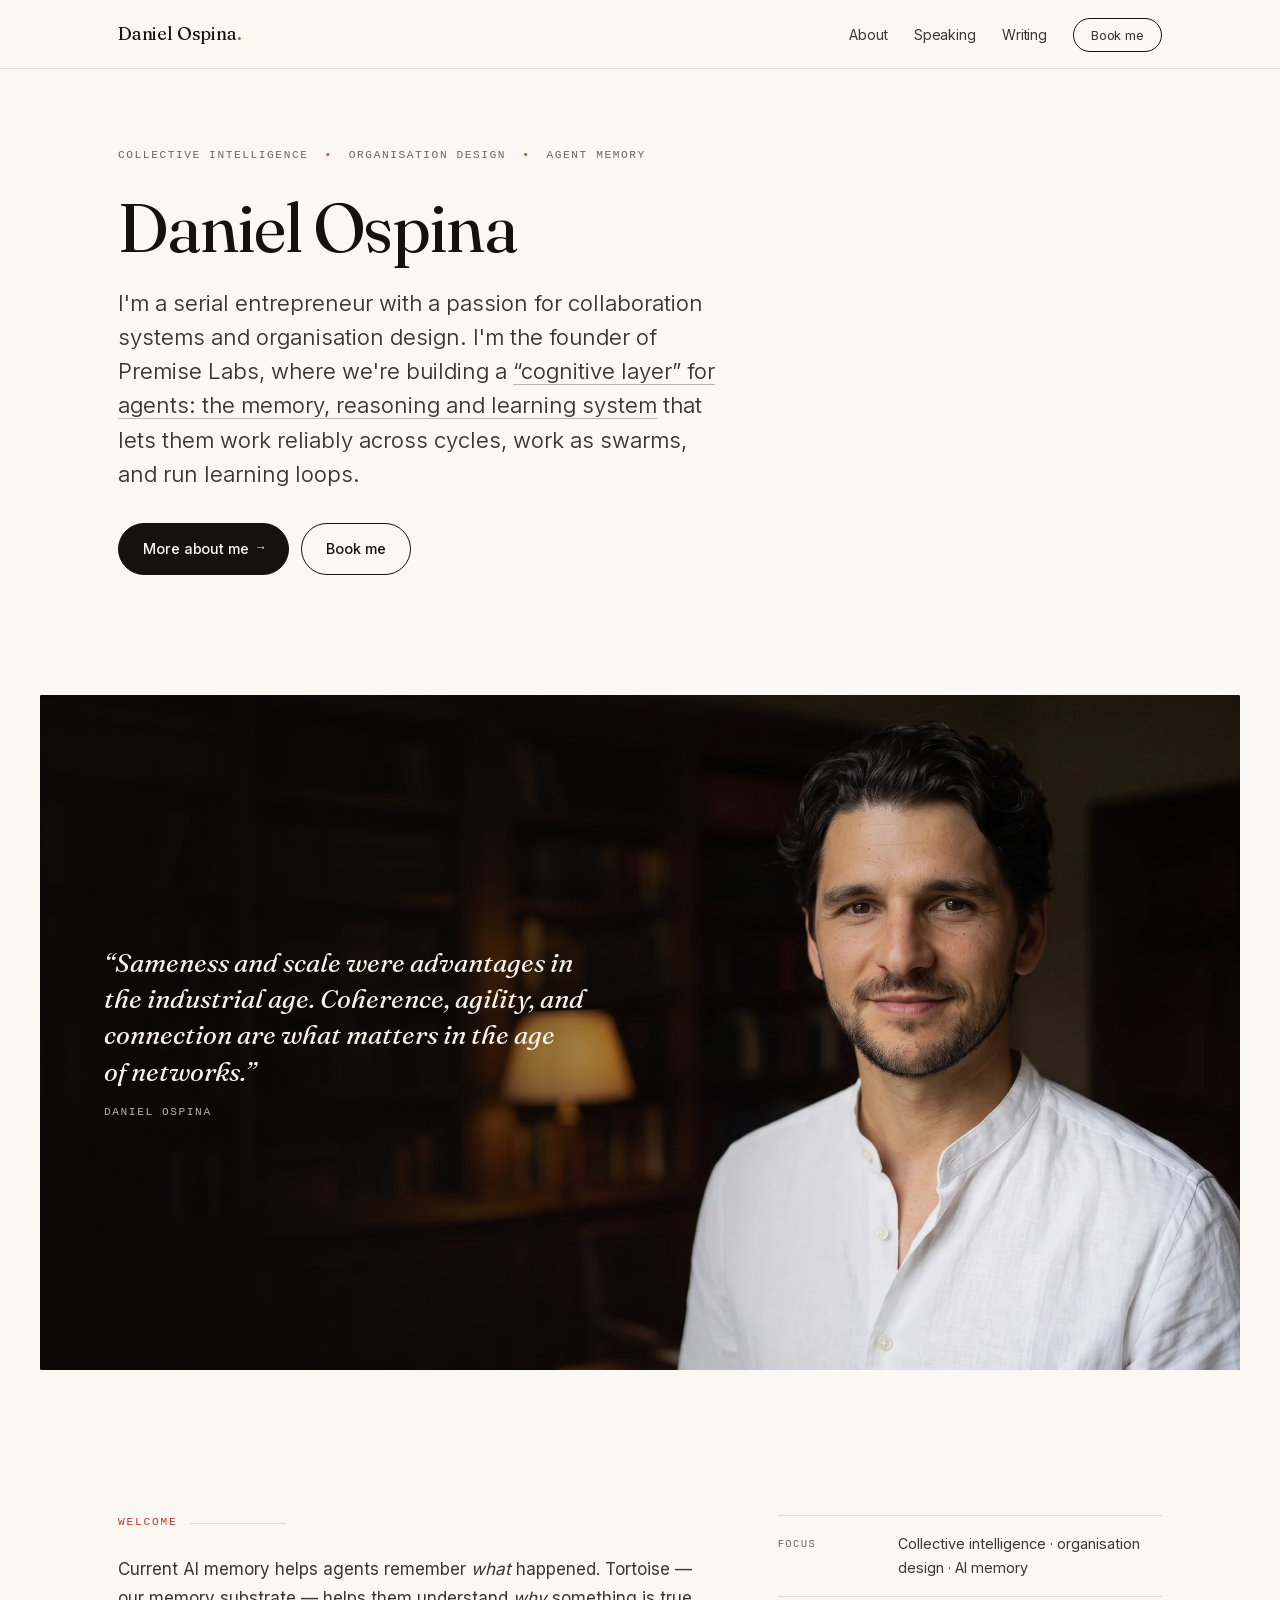
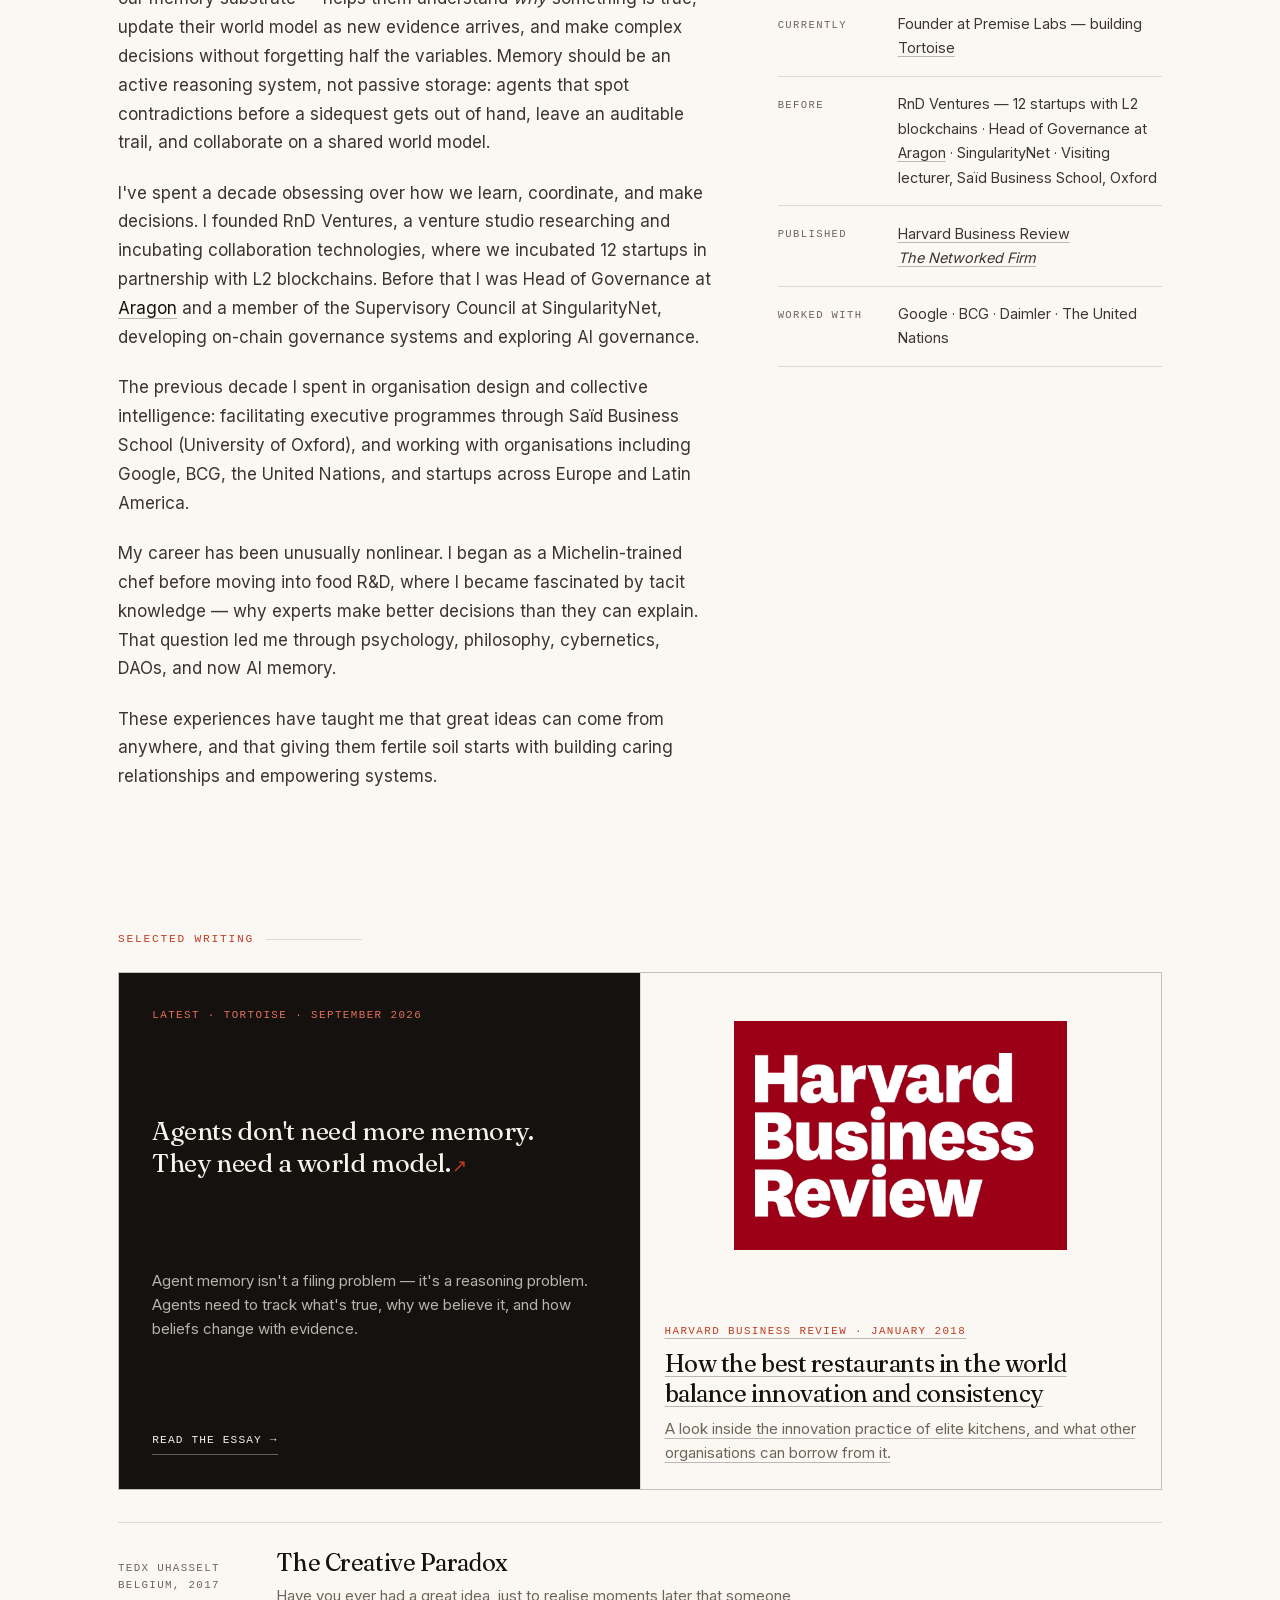
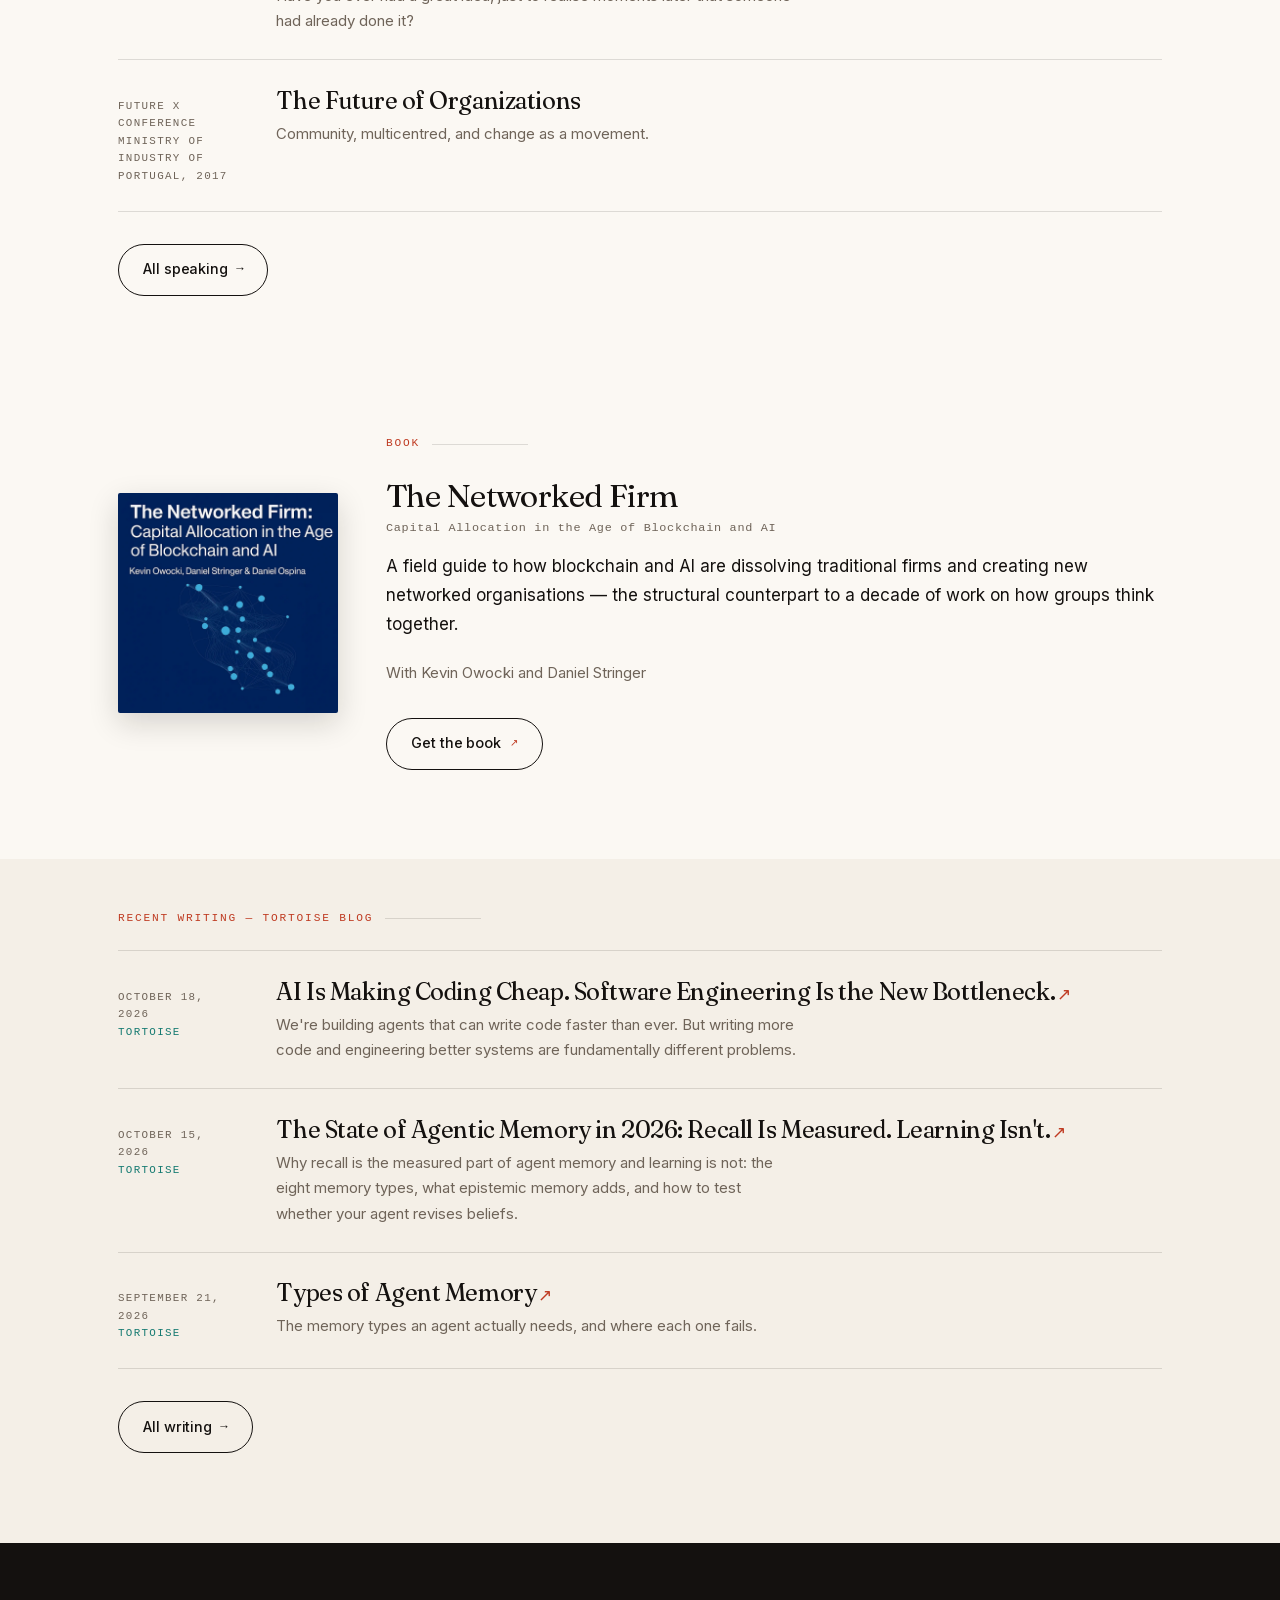
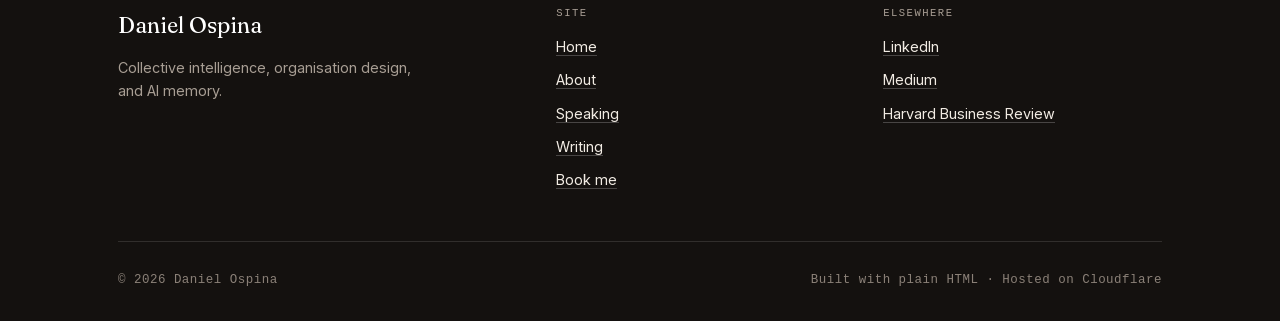
==== commit 5bd611b5: "Apply the design review: remove the newsletter, fix what the review found Twelve items, all verified" ====
--- a/index.html
+++ b/index.html
@@ -22,9 +22,8 @@
 <meta name="theme-color" content="#fbf8f3">
 <link rel="icon" href="/assets/img/favicon.svg" type="image/svg+xml">
 <link rel="apple-touch-icon" href="/assets/img/apple-touch-icon.png">
-<link rel="preconnect" href="https://fonts.googleapis.com">
-<link rel="preconnect" href="https://fonts.gstatic.com" crossorigin>
-<link href="https://fonts.googleapis.com/css2?family=Fraunces:ital,opsz,wght@0,9..144,300..600;1,9..144,300..600&family=Inter:wght@300..600&display=swap" rel="stylesheet">
+<link rel="preload" href="/assets/fonts/inter-normal-latin.woff2" as="font" type="font/woff2" crossorigin>
+<link rel="preload" href="/assets/fonts/fraunces-normal-latin.woff2" as="font" type="font/woff2" crossorigin>
 <link rel="stylesheet" href="/assets/css/site.css">
 </head>
 <body>
@@ -39,7 +38,7 @@
     </button>
     <nav aria-label="Primary">
       <ul class="nav__links" id="nav-links">
-        <li><a href="/about/">About</a></li><li><a href="/speaking/">Speaking</a></li><li><a href="/writing/">Writing</a></li><li><a href="/newsletter/">Newsletter</a></li>
+        <li><a href="/about/">About</a></li><li><a href="/speaking/">Speaking</a></li><li><a href="/writing/">Writing</a></li>
         <li><a class="nav__cta" href="/book/">Book me</a></li>
       </ul>
     </nav>
@@ -102,7 +101,7 @@
     </div>
     <div class="facts"><div class="facts__row"><div class="facts__k">Focus</div><div class="facts__v">Collective intelligence &middot; organisation design &middot; AI memory</div></div>
 <div class="facts__row"><div class="facts__k">Currently</div><div class="facts__v">Founder at Premise Labs &mdash; building <a href="https://tortoise.premiselabs.co" rel="noopener">Tortoise</a></div></div>
-<div class="facts__row"><div class="facts__k">Before</div><div class="facts__v">RnD Ventures &mdash; 12 startups with L2 blockchains &middot; Head of Governance at <a href="https://aragon.org" rel="noopener">Aragon</a> &middot; Supervisory Council, SingularityNet &middot; Visiting lecturer at Sa&iuml;d Business School, University of Oxford</div></div>
+<div class="facts__row"><div class="facts__k">Before</div><div class="facts__v">RnD Ventures &mdash; 12 startups with L2 blockchains &middot; Head of Governance at <a href="https://aragon.org" rel="noopener">Aragon</a> &middot; SingularityNet &middot; Visiting lecturer, Sa&iuml;d Business School, Oxford</div></div>
 <div class="facts__row"><div class="facts__k">Published</div><div class="facts__v"><a href="https://hbr.org/2018/01/how-the-best-restaurants-in-the-world-balance-innovation-and-consistency" rel="noopener">Harvard Business Review</a><br><a href="/book/"><em>The Networked Firm</em></a></div></div>
 <div class="facts__row"><div class="facts__k">Worked with</div><div class="facts__v">Google &middot; BCG &middot; Daimler &middot; The United Nations</div></div></div>
   </div>
@@ -200,7 +199,7 @@
         <h2 class="footer__h">Site</h2>
         <ul>
           <li><a href="/">Home</a></li>
-          <li><a href="/about/">About</a></li><li><a href="/speaking/">Speaking</a></li><li><a href="/writing/">Writing</a></li><li><a href="/newsletter/">Newsletter</a></li>
+          <li><a href="/about/">About</a></li><li><a href="/speaking/">Speaking</a></li><li><a href="/writing/">Writing</a></li>
           <li><a href="/book/">Book me</a></li>
         </ul>
       </div>
--- a/assets/css/site.css
+++ b/assets/css/site.css
@@ -1,3 +1,31 @@
+/* Self-hosted variable fonts. Served from this origin so the type is not
+   three third-party requests on the critical path, and so there is no
+   dependency on fonts.googleapis.com at render time. */
+@font-face {
+  font-family: 'Fraunces';
+  font-style: italic;
+  font-weight: 300 600;
+  font-display: swap;
+  src: url('/assets/fonts/fraunces-italic-latin.woff2') format('woff2');
+  unicode-range: U+0000-00FF, U+0131, U+0152-0153, U+02BB-02BC, U+02C6, U+02DA, U+02DC, U+0304, U+0308, U+0329, U+2000-206F, U+20AC, U+2122, U+2191, U+2193, U+2212, U+2215, U+FEFF, U+FFFD;
+}
+@font-face {
+  font-family: 'Fraunces';
+  font-style: normal;
+  font-weight: 300 600;
+  font-display: swap;
+  src: url('/assets/fonts/fraunces-normal-latin.woff2') format('woff2');
+  unicode-range: U+0000-00FF, U+0131, U+0152-0153, U+02BB-02BC, U+02C6, U+02DA, U+02DC, U+0304, U+0308, U+0329, U+2000-206F, U+20AC, U+2122, U+2191, U+2193, U+2212, U+2215, U+FEFF, U+FFFD;
+}
+@font-face {
+  font-family: 'Inter';
+  font-style: normal;
+  font-weight: 300 600;
+  font-display: swap;
+  src: url('/assets/fonts/inter-normal-latin.woff2') format('woff2');
+  unicode-range: U+0000-00FF, U+0131, U+0152-0153, U+02BB-02BC, U+02C6, U+02DA, U+02DC, U+0304, U+0308, U+0329, U+2000-206F, U+20AC, U+2122, U+2191, U+2193, U+2212, U+2215, U+FEFF, U+FFFD;
+}
+
 /* ==========================================================================
    danielospina.info — design system
    Warm paper, deep ink, coral + teal accents. Editorial serif display,
@@ -10,14 +38,12 @@
   --ink:          #14110f;
   --ink-soft:     #3d352f;
   --ink-muted:    #6f6459;
-  --ink-faint:    #756b60;
   --rule:         rgba(20, 17, 15, 0.13);
   --rule-strong:  rgba(20, 17, 15, 0.28);
   --coral:        #d8462c;   /* display / large text only (4.1:1) */
   --coral-ink:    #bf3b22;   /* small text: 5.1:1 on paper, 4.8:1 on sunk */
   --coral-tint:   #fbeae5;
   --teal:         #157a71;   /* small text: 4.9:1 on paper */
-  --teal-tint:    #e4f2f0;
   --ink-muted-inverse: #b7ada3;
 
   --display: "Fraunces", "Iowan Old Style", "Palatino Linotype", Palatino,
@@ -82,7 +108,7 @@
 
 a { color: inherit; text-decoration-thickness: 1px; text-underline-offset: .22em;
     text-decoration-color: var(--rule-strong); transition: color .18s var(--ease); }
-a:hover { color: var(--coral); }
+a:hover { color: var(--coral-ink); }
 
 strong { font-weight: 600; }
 em { font-style: italic; }
@@ -297,7 +323,7 @@
   font-size: .7rem;
   letter-spacing: .14em;
   text-transform: uppercase;
-  color: var(--ink-faint);
+  color: var(--ink-muted);
   font-style: normal;
 }
 
@@ -319,7 +345,7 @@
 .prose a:not(.btn) { color: var(--ink); border-bottom: 1px solid var(--rule-strong); text-decoration: none; }
 .hero__lede a { color: inherit; text-decoration: none; border-bottom: 1px solid var(--rule-strong); }
 .hero__lede a:hover { color: var(--coral-ink); border-color: var(--coral-ink); }
-.prose a:not(.btn):hover { color: var(--coral); border-color: var(--coral); }
+.prose a:not(.btn):hover { color: var(--coral-ink); border-color: var(--coral-ink); }
 
 /* --------------------------------------------------------- fact panel ---- */
 .facts { border-top: 1px solid var(--rule); }
@@ -336,7 +362,7 @@
   font-size: .66rem;
   letter-spacing: .13em;
   text-transform: uppercase;
-  color: var(--ink-faint);
+  color: var(--ink-muted);
   padding-top: .3rem;
 }
 .facts__v { color: var(--ink-soft); }
@@ -410,6 +436,7 @@
 
 .list { list-style: none; margin: 0; padding: 0; border-top: 1px solid var(--rule); }
 .list__item {
+  position: relative;          /* anchor for the stretched title link */
   display: grid;
   grid-template-columns: 7.5rem minmax(0, 1fr);
   gap: clamp(1rem, 3vw, 2.5rem);
@@ -425,14 +452,15 @@
   font-size: .68rem;
   letter-spacing: .12em;
   text-transform: uppercase;
-  color: var(--ink-faint);
+  color: var(--ink-muted);
   padding-top: .35rem;
   line-height: 1.6;
 }
 .list__body h3 { margin: 0 0 .3rem; }
 .list__body p { margin: 0; color: var(--ink-muted); font-size: .9375rem; max-width: 58ch; }
 .list__item a.title-link { text-decoration: none; }
-.list__item a.title-link:hover h3 { color: var(--coral); }
+.list__item a.title-link:hover h3 { color: var(--coral-ink); }
+.list__item .title-link::after { content: ""; position: absolute; inset: 0; }
 
 /* --------------------------------------------------------- testimonials -- */
 .quotes { display: grid; grid-template-columns: repeat(3, 1fr); gap: clamp(1.5rem, 3vw, 2.75rem); }
@@ -454,7 +482,7 @@
   font-size: .68rem;
   letter-spacing: .1em;
   text-transform: uppercase;
-  color: var(--ink-faint);
+  color: var(--ink-muted);
   line-height: 1.7;
 }
 
@@ -472,7 +500,7 @@
   font-size: .66rem;
   letter-spacing: .1em;
   text-transform: uppercase;
-  color: var(--ink-faint);
+  color: var(--ink-muted);
   padding-top: .75rem;
 }
 /* full-bleed image, wrap-aligned caption */
@@ -499,11 +527,11 @@
   text-decoration: none;
   transition: transform .2s var(--ease), background .2s var(--ease), color .2s var(--ease);
 }
-.btn:hover { background: var(--coral); border-color: var(--coral); color: #fff; transform: translateY(-1px); }
+.btn:hover { background: var(--coral-ink); border-color: var(--coral-ink); color: #fff; transform: translateY(-1px); }
 .btn--ghost { background: transparent; color: var(--ink); }
 .btn--ghost:hover { background: var(--ink); color: var(--paper); border-color: var(--ink); }
 .section--ink .btn { background: #f2ece4; color: var(--ink); border-color: #f2ece4; }
-.section--ink .btn:hover { background: var(--coral); border-color: var(--coral); color: #fff; }
+.section--ink .btn:hover { background: var(--coral-ink); border-color: var(--coral-ink); color: #fff; }
 .btn-row { display: flex; flex-wrap: wrap; gap: .75rem; margin-top: 2rem; }
 
 .arrow { font-family: var(--mono); font-size: .85em; }
@@ -515,7 +543,7 @@
   font-size: .7rem;
   letter-spacing: .13em;
   text-transform: uppercase;
-  color: var(--ink-faint);
+  color: var(--ink-muted);
   display: flex;
   flex-wrap: wrap;
   gap: .35rem .9rem;
@@ -523,7 +551,6 @@
 }
 .post-title { max-width: 22ch; }
 
-.article { max-width: min(var(--measure), 100%); }
 .article > p,
 .article > ul,
 .article > ol,
@@ -546,9 +573,20 @@
   line-height: 1.5;
   color: var(--ink);
 }
+/* several quoted headlines in one block read as a list, not as prose */
+.article blockquote p { margin: 0 0 .55em; font: inherit; color: inherit; }
+.article blockquote p:last-child { margin-bottom: 0; }
+.article figure figcaption {
+  margin-top: .7rem;
+  font-family: var(--mono);
+  font-size: .68rem;
+  letter-spacing: .1em;
+  text-transform: uppercase;
+  color: var(--ink-muted);
+}
 .article img { margin: 2rem 0; border: 1px solid var(--rule); }
 .article a { color: var(--ink); border-bottom: 1px solid var(--rule-strong); text-decoration: none; }
-.article a:hover { color: var(--coral); border-color: var(--coral); }
+.article a:hover { color: var(--coral-ink); border-color: var(--coral-ink); }
 .article strong { color: var(--ink); }
 
 .post-foot {
@@ -563,6 +601,35 @@
   font-size: .875rem;
   color: var(--ink-muted);
 }
+
+/* end of an article: give the reader somewhere to go instead of stopping dead */
+.post-next {
+  display: block;
+  margin-top: 2.25rem;
+  padding-top: 1.5rem;
+  border-top: 1px solid var(--rule);
+  text-decoration: none;
+  color: inherit;
+}
+.post-next__label {
+  display: block;
+  font-family: var(--mono);
+  font-size: .68rem;
+  letter-spacing: .13em;
+  text-transform: uppercase;
+  color: var(--coral-ink);
+  margin-bottom: .5rem;
+}
+.post-next__title {
+  display: block;
+  font-family: var(--display);
+  font-size: clamp(1.15rem, 1rem + .7vw, 1.45rem);
+  line-height: 1.25;
+  color: var(--ink);
+}
+.post-next:hover .post-next__title { color: var(--coral-ink); }
+/* the article's inline-link underline would draw a rule across the whole block */
+.article a.post-next { border-bottom: 0; }
 
 /* -------------------------------------------------------------- forms ---- */
 .form { display: grid; gap: 1.1rem; max-width: 520px; }
@@ -592,7 +659,7 @@
   border-color: var(--coral);
 }
 .field textarea { min-height: 9rem; resize: vertical; }
-.form__note { font-size: .8125rem; color: var(--ink-faint); margin: 0; }
+.form__note { font-size: .8125rem; color: var(--ink-muted); margin: 0; }
 .form__direct {
   font-size: .875rem;
   color: var(--ink-muted);
@@ -606,7 +673,7 @@
 .callout {
   border: 1px solid var(--rule);
   border-left: 3px solid var(--teal);
-  background: var(--teal-tint);
+  background: var(--paper-sunk);
   padding: clamp(1.25rem, 3vw, 2rem);
   border-radius: var(--radius);
 }
@@ -663,7 +730,7 @@
   color: #f2ece4;
   border-color: rgba(255,255,255,.32);
 }
-.section--ink .btn--ghost:hover { background: var(--coral); border-color: var(--coral); color: #fff; }
+.section--ink .btn--ghost:hover { background: var(--coral-ink); border-color: var(--coral-ink); color: #fff; }
 
 /* Six Key Interactions (about page) */
 .about-sub {
